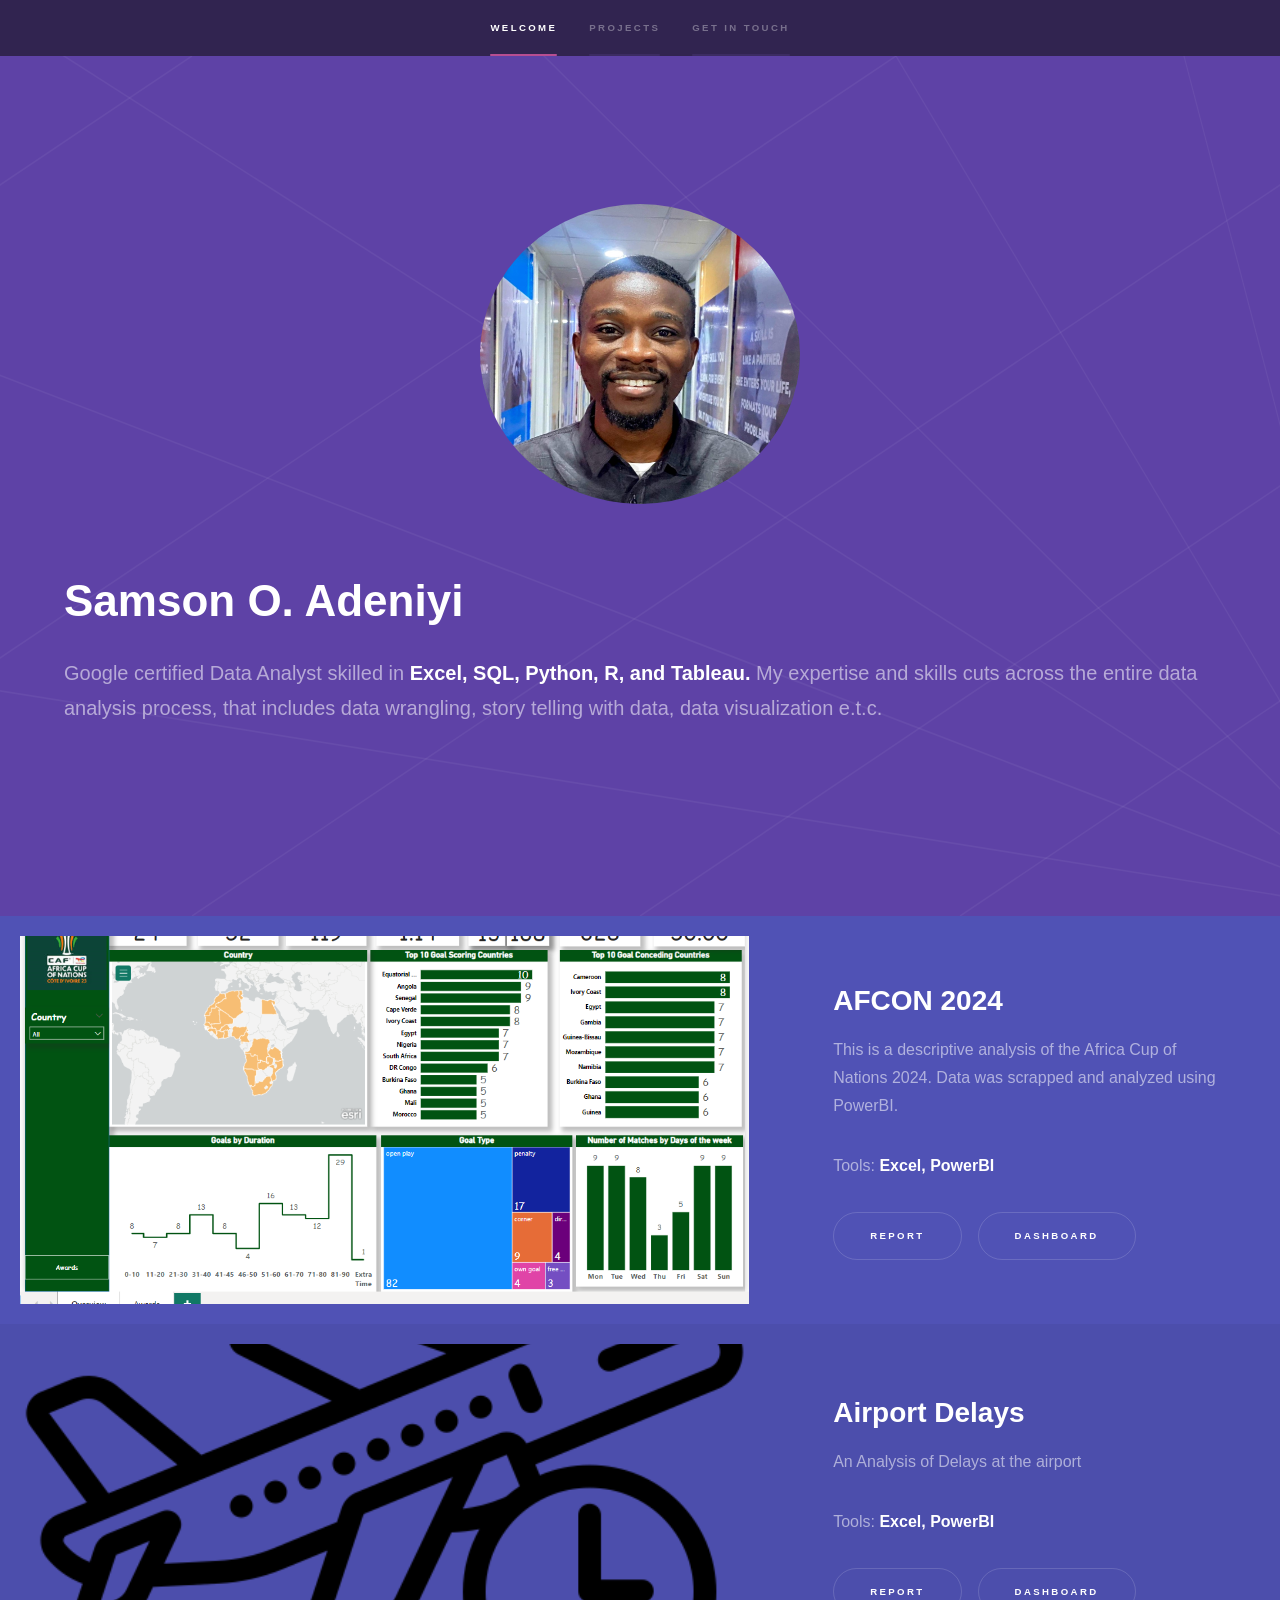
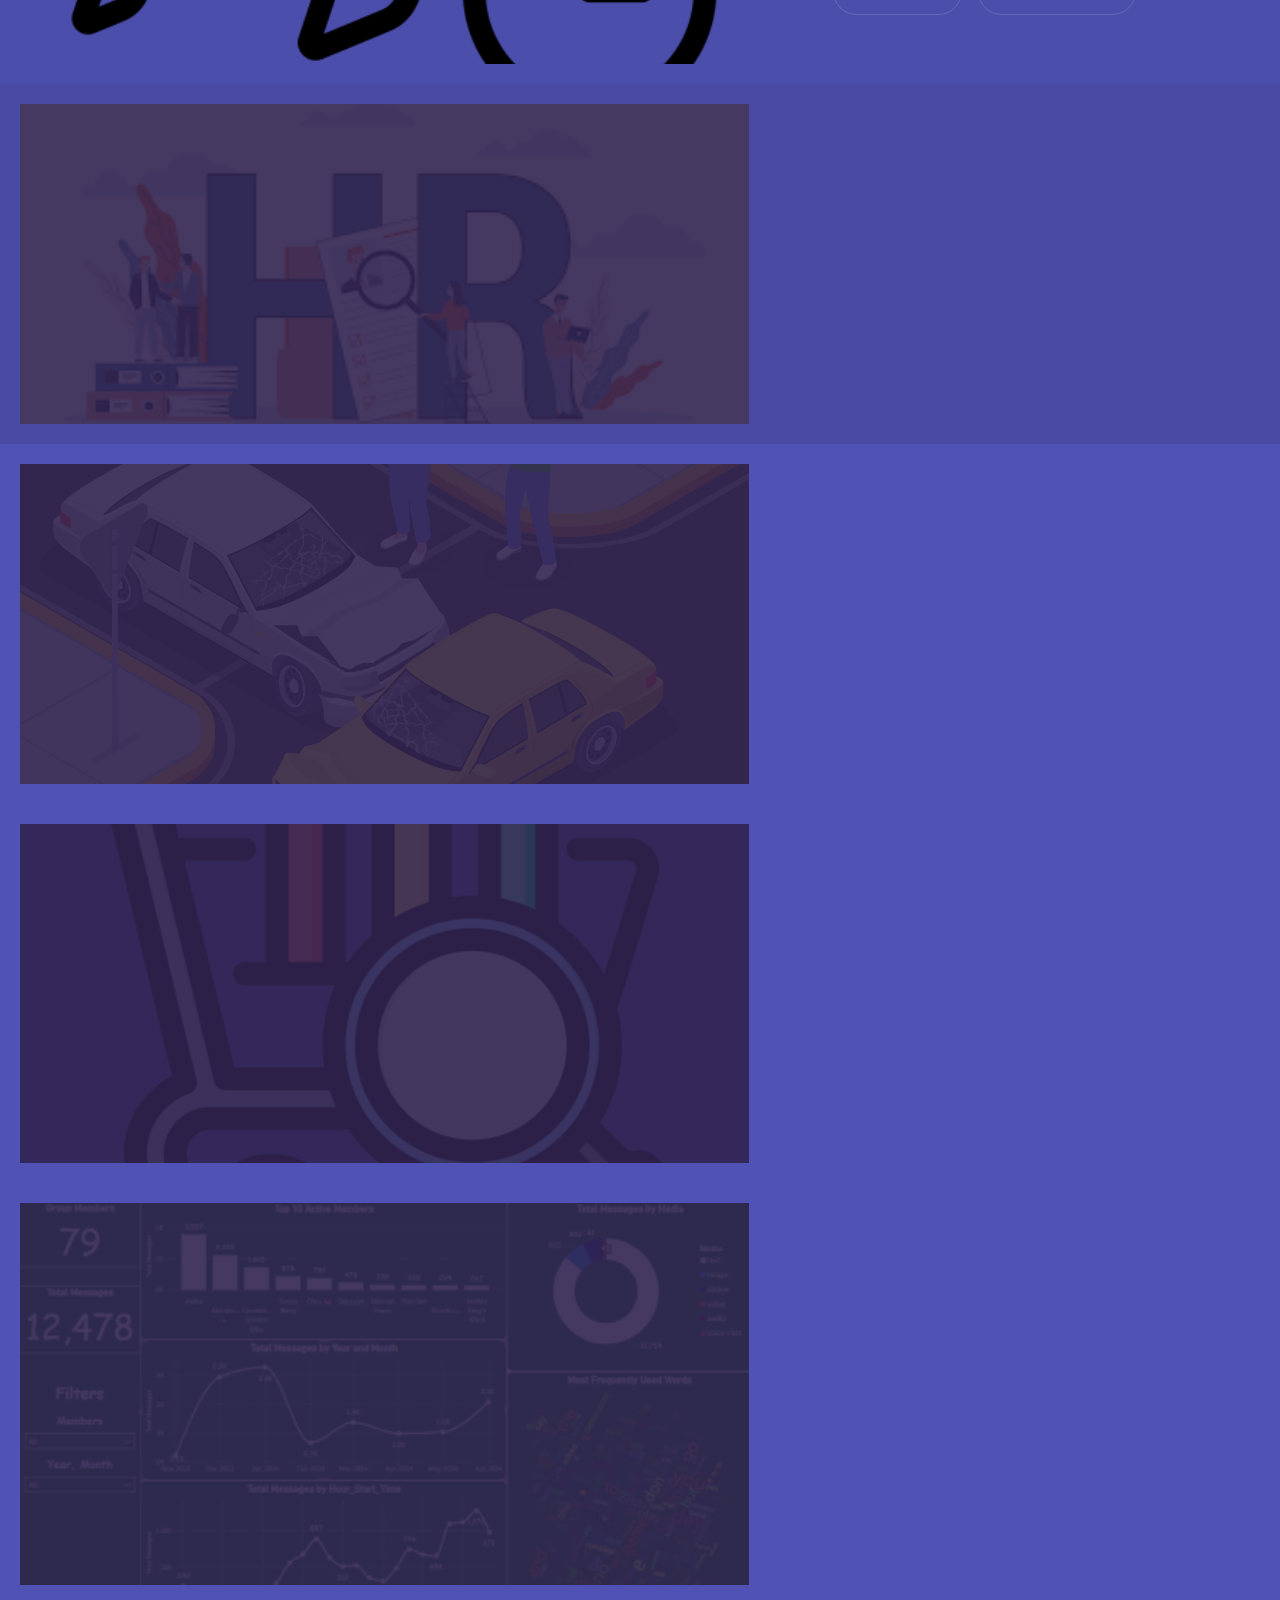
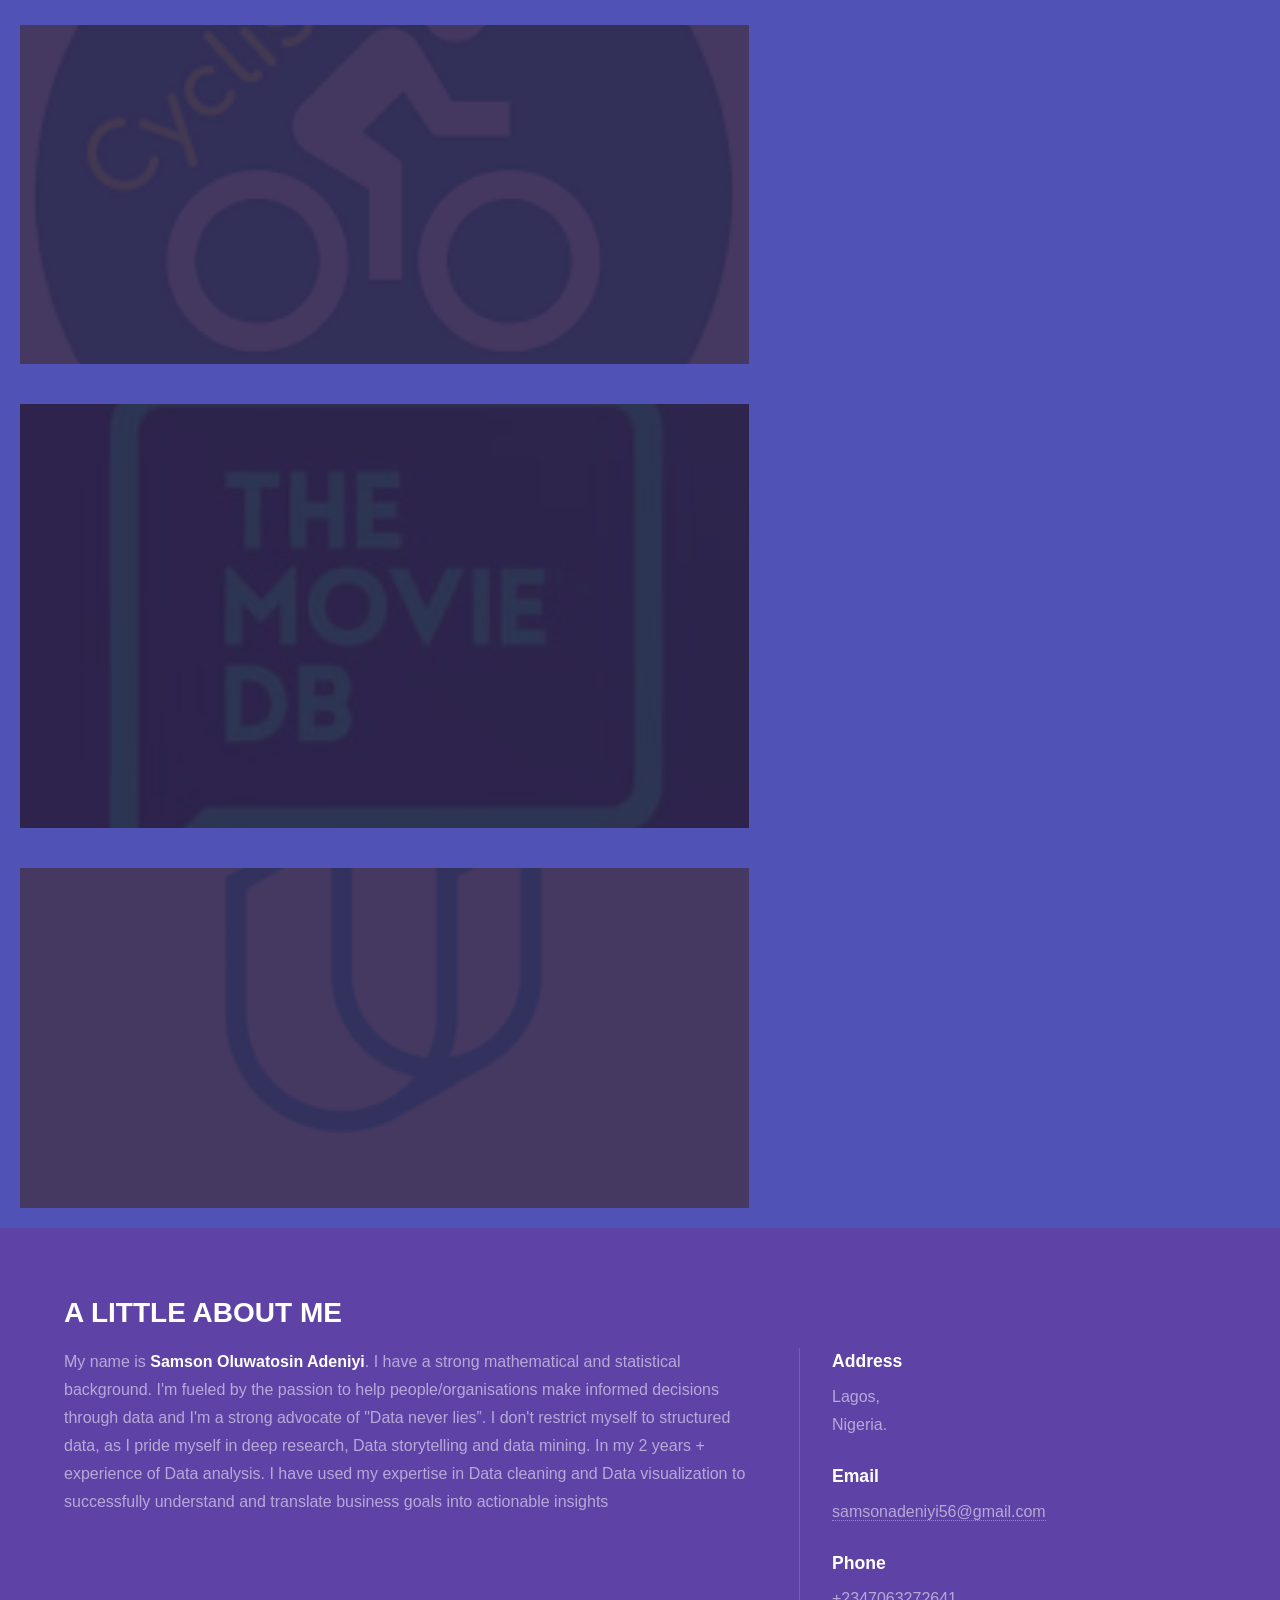
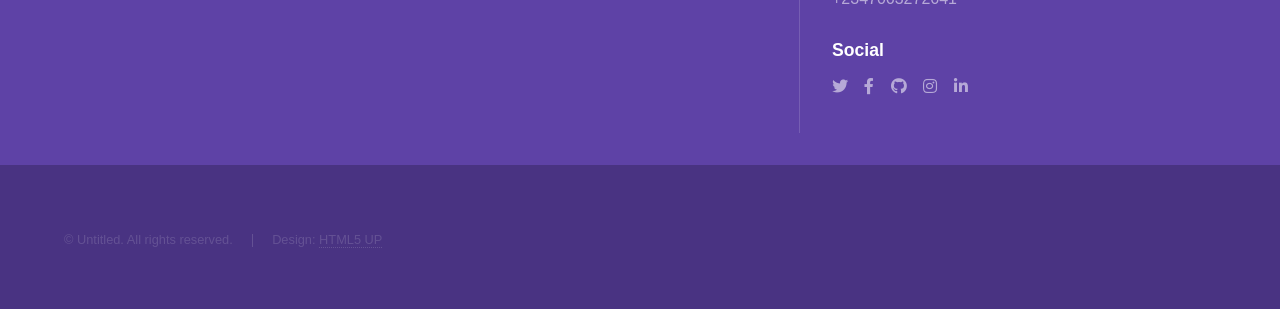
==== index.html @ e8060b3c "Update index.html" ====
<!DOCTYPE HTML>
<!--
	Hyperspace by HTML5 UP
	html5up.net | @ajlkn
	Free for personal and commercial use under the CCA 3.0 license (html5up.net/license)
-->
<html>
	<head>
		<title>Samson Adeniyi's Porfolio</title>
		<meta charset="utf-8" />
		<meta name="viewport" content="width=device-width, initial-scale=1, user-scalable=no" />
		<link rel="stylesheet" href="assets/css/main.css" />
		<noscript><link rel="stylesheet" href="assets/css/noscript.css" /></noscript>
	</head>
	<body class="is-preload">

		<!-- Sidebar -->
			<section id="sidebar">
				<div class="inner">
					<nav>
						<ul>
							<li><a href="#intro">Welcome</a></li>
							<li><a href="#one">Projects</a></li>
							<!-- <li><a href="#two">What we do</a></li> -->
							<li><a href="#three">Get in touch</a></li>
						</ul>
					</nav>
				</div>
			</section>

		<!-- Wrapper -->
			<div id="wrapper">

				<!-- Intro -->
					<section id="intro" class="wrapper style1 fullscreen fade-up">
						<div style="text-align: center; display: flex; justify-content: center; align-items: center; padding-top: 30px;">
							<img src="images/PORT.jpg" width="320" height="300" style="border-radius: 50%;">
						</div>
						<div class="inner"> 
							<h1>Samson O. Adeniyi</h1>
							<p>Google certified Data Analyst skilled in <strong>Excel, SQL, Python, R, and Tableau.</strong>
								My expertise and skills cuts across the entire data analysis process, 
								that includes data wrangling, story telling with data, data visualization e.t.c.</p>
							<!--<ul class="actions">
								<li><a href="#one" class="button scrolly">Learn more</a></li>
							</ul>-->
						</div>
					</section>

				<!-- One -->
					<section id="one" class="wrapper style2 spotlights">
						<section>
							<a style="width: 100%;margin: 20px;" href="afcon.html" target="_blank" class="image"><img src="images/afcon.png" alt="" data-position="center center" /></a>
							<div class="content">
								<div class="inner">
									<h2>AFCON 2024</h2>
									<p>This is a descriptive analysis of the Africa Cup of Nations 2024. Data was scrapped and analyzed using PowerBI.</p>
									<p>Tools: <strong>Excel, PowerBI</strong></p>
									<ul class="actions">
										<li><a href="https://drive.google.com/file/d/1GtSpGJY5zCDllae1LOivvM3zeEf27pDO/view?usp=sharing" target="_blank" class="button">Report</a></li>
										<li><a href="afcon.html" target="_blank" class="button">Dashboard</a></li>
									</ul>
								</div>
							</div>
						</section>
						<section>
							<a style="width: 100%;margin: 20px;" href="airport_delay.html" target="_blank" class="image"><img src="images/delay.png" alt="" data-position="center center" /></a>
							<div class="content">
								<div class="inner">
									<h2>Airport Delays</h2>
									<p>An Analysis of Delays at the airport</p>
									<p>Tools: <strong>Excel, PowerBI</strong></p>
									<ul class="actions">
										<li><a href="https://drive.google.com/file/d/1QBlviYng1ZflyCmba1tN_kHiVGyAn63y/view?usp=sharing" target="_blank" class="button">Report</a></li>
										<li><a href="airport_delay.html" target="_blank" class="button">Dashboard</a></li>
									</ul>
								</div>
							</div>
						</section>
						<section>
							<a style="width: 100%;margin: 20px;" href="Hr_Powerbi.html" target="_blank" class="image"><img src="images/HR_image.png" alt="" data-position="center center" /></a>
							<div class="content">
								<div class="inner">
									<h2>HR Analysis</h2>
									<p>Detailed Human Resource Analysis</p>
									<p>Tools: <strong>Excel, PowerBI</strong></p>
									<ul class="actions">
										<li><a href="#" target="_blank" class="button">Report</a></li>
										<li><a href="Hr_Powerbi.html" target="_blank" class="button">Dashboard</a></li>
									</ul>
								</div>
							</div>
						</section>
						<section>
							<a style="width: 100%;margin: 20px;" href="https://lnkd.in/dGFaj5CQ" target="_blank" class="image"><img src="images/road_accidents.jpg" alt="" data-position="center center" /></a>
							<div class="content">
								<div class="inner">
									<h2>Road Accidents</h2>
									<p>Detailed Analysis of a fictional road accident dataset</p>
									<p>Tools: <strong>Python</strong></p>
									<ul class="actions">
										<li><a href="https://lnkd.in/dGFaj5CQ" target="_blank" class="button">View Project</a></li>
										
									</ul>
								</div>
							</div>
						</section>
						<section>
							<a style="width: 100%;margin: 20px;" href="https://github.com/OluwaSamz/PortfolioProjects/tree/main/Python/Sales%20Analysis" target="_blank" class="image"><img src="images/sales-analytics.png" alt="" data-position="center center" /></a>
							<div class="content">
								<div class="inner">
									<h2>Sales Analysis</h2>
									<p>Merged two tables to extract meaningful sales insights</p>
									<p>Tools: <strong>Python</strong></p>
									<ul class="actions">
										<li><a href="https://github.com/OluwaSamz/PortfolioProjects/tree/main/Python/Sales%20Analysis" target="_blank" class="button">View Project</a></li>
										
									</ul>
								</div>
							</div>
						</section>
						<section>
							<a style="width: 100%;margin: 20px;" href="Bet.html" target="_blank" class="image"><img src="images/Whatsappi.png" alt="" data-position="center center" /></a>
							<div class="content">
								<div class="inner">
									<h2>Whatsapp Group Messages Analysis</h2>
									<p>An Analysis of the messages shared between my Friends and I, on a whatsapp Group.</p>
									<p>Tools: <strong>Excel, PowerBI</strong></p>
									<ul class="actions">
										<li><a href="Bet.html" target="_blank" class="button">View Project</a></li>
									</ul>
								</div>
							</div>
						</section>
						
						<section>
							<a style="width: 100%;margin: 20px;" href="https://github.com/OluwaSamz/Cyclistic" target="_blank" class="image"><img src="images/bikeshare1.png" alt="" data-position="center center" /></a>
							<div class="content">
								<div class="inner">
									<h2>Bike Share</h2>
									<p>This is my Capstone project in the Google Data Analytics Certificate program.</p>
									<p>Tools: <strong>SQL</strong></p>
									<ul class="actions">
										<li><a href="https://github.com/OluwaSamz/Cyclistic" target="_blank" class="button">View Project</a></li>
									</ul>
								</div>
							</div>
						</section>
						<section>
							<a style="width: 100%;margin: 20px;" href="https://github.com/OluwaSamz/ALX-UDACITY1" target="_blank" class="image"><img src="images/TMDB.jpg" alt="" data-position="center center" /></a>
							<div class="content">
								<div class="inner">
									<h2>TMDB</h2>
									<p>This is the 1st project in the Udacity Data Analyst Nanodegree program. The data set provided in the course contains information about 10,000 movies collected from The Movie Database (TMDb), including user ratings and revenue.</p>
									<p>Tools: <strong>Python</strong></p>
									<ul class="actions">
										<li><a href="https://github.com/OluwaSamz/ALX-UDACITY1" target="_blank" class="button">View Project</a></li>
									</ul>
								</div>
							</div>
						</section>
						<section>
							<a style="width: 100%;margin: 20px;" href="https://github.com/OluwaSamz/ALX-UDACITY" target="_blank" class="image"><img src="images/images2.png" alt="" data-position="center center" /></a>
							<div class="content">
								<div class="inner">
									<h2>Ford Go Bike Trip-data</h2>
									<p>This is the 3rd project in the Udacity Data Analyst Nanodegree program. </p>
									<p>Tools: <strong>Python</strong></p>
									<ul class="actions">
										<li><a href="https://github.com/OluwaSamz/ALX-UDACITY" target="_blank" class="button">View Project</a></li>
									</ul>
								</div>
							</div>
						</section>
						<!--<section>
							<a href="#" class="image"><img src="images/pic02.jpg" alt="" data-position="top center" /></a>
							<div class="content">
								<div class="inner">
									<h2>Feugiat consequat</h2>
									<p>Phasellus convallis elit id ullamcorper pulvinar. Duis aliquam turpis mauris, eu ultricies erat malesuada quis. Aliquam dapibus.</p>
									<ul class="actions">
										<li><a href="generic.html" class="button">Learn more</a></li>
									</ul>
								</div>
							</div>
						</section>
						<section>
							<a href="#" class="image"><img src="images/pic03.jpg" alt="" data-position="25% 25%" /></a>
							<div class="content">
								<div class="inner">
									<h2>Ultricies aliquam</h2>
									<p>Phasellus convallis elit id ullamcorper pulvinar. Duis aliquam turpis mauris, eu ultricies erat malesuada quis. Aliquam dapibus.</p>
									<ul class="actions">
										<li><a href="generic.html" class="button">Learn more</a></li>
									</ul>
								</div>
							</div>
						</section>
					</section> -->

				<!-- Two -->
					<!-- <section id="two" class="wrapper style3 fade-up">
						<div class="inner">
							<h2>What we do</h2>
							<p>Phasellus convallis elit id ullamcorper pulvinar. Duis aliquam turpis mauris, eu ultricies erat malesuada quis. Aliquam dapibus, lacus eget hendrerit bibendum, urna est aliquam sem, sit amet imperdiet est velit quis lorem.</p>
							<div class="features">
								<section>
									<span class="icon solid major fa-code"></span>
									<h3>Lorem ipsum amet</h3>
									<p>Phasellus convallis elit id ullam corper amet et pulvinar. Duis aliquam turpis mauris, sed ultricies erat dapibus.</p>
								</section>
								<section>
									<span class="icon solid major fa-lock"></span>
									<h3>Aliquam sed nullam</h3>
									<p>Phasellus convallis elit id ullam corper amet et pulvinar. Duis aliquam turpis mauris, sed ultricies erat dapibus.</p>
								</section>
								<section>
									<span class="icon solid major fa-cog"></span>
									<h3>Sed erat ullam corper</h3>
									<p>Phasellus convallis elit id ullam corper amet et pulvinar. Duis aliquam turpis mauris, sed ultricies erat dapibus.</p>
								</section>
								<section>
									<span class="icon solid major fa-desktop"></span>
									<h3>Veroeros quis lorem</h3>
									<p>Phasellus convallis elit id ullam corper amet et pulvinar. Duis aliquam turpis mauris, sed ultricies erat dapibus.</p>
								</section>
								<section>
									<span class="icon solid major fa-link"></span>
									<h3>Urna quis bibendum</h3>
									<p>Phasellus convallis elit id ullam corper amet et pulvinar. Duis aliquam turpis mauris, sed ultricies erat dapibus.</p>
								</section>
								<section>
									<span class="icon major fa-gem"></span>
									<h3>Aliquam urna dapibus</h3>
									<p>Phasellus convallis elit id ullam corper amet et pulvinar. Duis aliquam turpis mauris, sed ultricies erat dapibus.</p>
								</section>
							</div>
							<ul class="actions">
								<li><a href="generic.html" class="button">Learn more</a></li>
							</ul>
						</div>
					</section> -->

				<!-- Three -->
					<section id="three" class="wrapper style1 fade-up">
						<div class="inner">
							<h2>A LITTLE ABOUT ME</h2>
							<!--<p>Phasellus convallis elit id ullamcorper pulvinar. Duis aliquam turpis mauris, eu ultricies erat malesuada quis. Aliquam dapibus, lacus eget hendrerit bibendum, urna est aliquam sem, sit amet imperdiet est velit quis lorem.</p>-->
							<div class="split style1">
								<section>
									<p>My name is <strong>Samson Oluwatosin Adeniyi</strong>. I have a strong mathematical and statistical background. I'm fueled by the passion to help people/organisations make informed decisions through data and I'm a strong advocate of "Data never lies”. I don't restrict myself to structured data, as I pride myself in deep research, Data storytelling and data mining.
										In my 2 years + experience of Data analysis. I have used my expertise in Data cleaning and Data visualization to successfully understand and translate business goals into actionable insights</p>
									<!--<form method="post" action="#">
										<div class="fields">
											<div class="field half">
												<label for="name">Name</label>
												<input type="text" name="name" id="name" />
											</div>
											<div class="field half">
												<label for="email">Email</label>
												<input type="text" name="email" id="email" />
											</div>
											<div class="field">
												<label for="message">Message</label>
												<textarea name="message" id="message" rows="5"></textarea>
											</div>
										</div>
										<ul class="actions">
											<li><a href="" class="button submit">Send Message</a></li>
										</ul>
									</form>-->
								</section>
								<section>
									<ul class="contact">
										<li>
											<h3>Address</h3>
											<span>Lagos,<br />
											Nigeria.
											</span>
										</li>
										<li>
											<h3>Email</h3>
											<a href="#">samsonadeniyi56@gmail.com</a>
										</li>
										<li>
											<h3>Phone</h3>
											<span>+2347063272641</span>
										</li>
										<li>
											<h3>Social</h3>
											<ul class="icons">
												<li><a href="#" class="icon brands fa-twitter"><span class="label">Twitter</span></a></li>
												<li><a href="#" class="icon brands fa-facebook-f"><span class="label">Facebook</span></a></li>
												<li><a href="#" class="icon brands fa-github"><span class="label">GitHub</span></a></li>
												<li><a href="#" class="icon brands fa-instagram"><span class="label">Instagram</span></a></li>
												<li><a href="#" class="icon brands fa-linkedin-in"><span class="label">LinkedIn</span></a></li>
											</ul>
										</li>
									</ul>
								</section>
							</div>
						</div>
					</section>

			</div>

		<!-- Footer -->
			<footer id="footer" class="wrapper style1-alt">
				<div class="inner">
					<ul class="menu">
						<li>&copy; Untitled. All rights reserved.</li><li>Design: <a href="https://drive.google.com/file/d/1UXDi8iGlq6ORtuO1XbuG_6sWNUWgYTGO/view?usp=drive_link">HTML5 UP</a></li>
					</ul>
				</div>
			</footer>

		<!-- Scripts -->
			<script src="assets/js/jquery.min.js"></script>
			<script src="assets/js/jquery.scrollex.min.js"></script>
			<script src="assets/js/jquery.scrolly.min.js"></script>
			<script src="assets/js/browser.min.js"></script>
			<script src="assets/js/breakpoints.min.js"></script>
			<script src="assets/js/util.js"></script>
			<script src="assets/js/main.js"></script>

	</body>
</html>
---- assets/css/main.css ----
@import url(fontawesome-all.min.css);

/*
	Hyperspace by HTML5 UP
	html5up.net | @ajlkn
	Free for personal and commercial use under the CCA 3.0 license (html5up.net/license)
*/

html, body, div, span, applet, object,
iframe, h1, h2, h3, h4, h5, h6, p, blockquote,
pre, a, abbr, acronym, address, big, cite,
code, del, dfn, em, img, ins, kbd, q, s, samp,
small, strike, strong, sub, sup, tt, var, b,
u, i, center, dl, dt, dd, ol, ul, li, fieldset,
form, label, legend, table, caption, tbody,
tfoot, thead, tr, th, td, article, aside,
canvas, details, embed, figure, figcaption,
footer, header, hgroup, menu, nav, output, ruby,
section, summary, time, mark, audio, video {
	margin: 0;
	padding: 0;
	border: 0;
	font-size: 100%;
	font: inherit;
	vertical-align: baseline;}

article, aside, details, figcaption, figure,
footer, header, hgroup, menu, nav, section {
	display: block;}

body {
	line-height: 1;
}

ol, ul {
	list-style: none;
}

blockquote, q {
	quotes: none;
}

	blockquote:before, blockquote:after, q:before, q:after {
		content: '';
		content: none;
	}

table {
	border-collapse: collapse;
	border-spacing: 0;
}

body {
	-webkit-text-size-adjust: none;
}

mark {
	background-color: transparent;
	color: inherit;
}

input::-moz-focus-inner {
	border: 0;
	padding: 0;
}

input, select, textarea {
	-moz-appearance: none;
	-webkit-appearance: none;
	-ms-appearance: none;
	appearance: none;
}

/* Basic */

	@-ms-viewport {
		width: device-width;
	}

	body {
		-ms-overflow-style: scrollbar;
	}

	@media screen and (max-width: 480px) {

		html, body {
			min-width: 320px;
		}

	}

	html {
		box-sizing: border-box;
	}

	*, *:before, *:after {
		box-sizing: inherit;
	}

	body {
		background: #312450;
	}

		body.is-preload *, body.is-preload *:before, body.is-preload *:after {
			-moz-animation: none !important;
			-webkit-animation: none !important;
			-ms-animation: none !important;
			animation: none !important;
			-moz-transition: none !important;
			-webkit-transition: none !important;
			-ms-transition: none !important;
			transition: none !important;
		}

/* Type */

	body, input, select, textarea {
		color: rgba(255, 255, 255, 0.55);
		font-family: Arial, Helvetica, sans-serif;
		font-size: 16.5pt;
		font-weight: normal;
		line-height: 1.75;
	}

		@media screen and (max-width: 1680px) {

			body, input, select, textarea {
				font-size: 13pt;
			}

		}

		@media screen and (max-width: 1280px) {

			body, input, select, textarea {
				font-size: 12pt;
			}

		}

		@media screen and (max-width: 360px) {

			body, input, select, textarea {
				font-size: 11pt;
			}

		}

	a {
		-moz-transition: color 0.2s ease, border-bottom-color 0.2s ease;
		-webkit-transition: color 0.2s ease, border-bottom-color 0.2s ease;
		-ms-transition: color 0.2s ease, border-bottom-color 0.2s ease;
		transition: color 0.2s ease, border-bottom-color 0.2s ease;
		border-bottom: dotted 1px rgba(255, 255, 255, 0.35);
		color: inherit;
		text-decoration: none;
	}

		a:hover {
			border-bottom-color: transparent;
			color: #ffffff;
		}

	strong, b {
		color: #ffffff;
		font-weight: bold;
	}

	em, i {
		font-style: italic;
	}

	p {
		margin: 0 0 2em 0;
	}

	h1, h2, h3, h4, h5, h6 {
		color: #ffffff;
		font-weight: bold;
		line-height: 1.5;
		margin: 0 0 0.5em 0;
	}

		h1 a, h2 a, h3 a, h4 a, h5 a, h6 a {
			color: inherit;
			text-decoration: none;
		}

	h1 {
		font-size: 2.75em;
	}

		h1.major {
			margin: 0 0 1.3em 0;
			position: relative;
			padding-bottom: 0.35em;
		}

			h1.major:after {
				background-image: -moz-linear-gradient(to right, #5e42a6, #b74e91);
				background-image: -webkit-linear-gradient(to right, #5e42a6, #b74e91);
				background-image: -ms-linear-gradient(to right, #5e42a6, #b74e91);
				background-image: linear-gradient(to right, #5e42a6, #b74e91);
				-moz-transition: max-width 0.2s ease;
				-webkit-transition: max-width 0.2s ease;
				-ms-transition: max-width 0.2s ease;
				transition: max-width 0.2s ease;
				border-radius: 0.2em;
				bottom: 0;
				content: '';
				height: 0.05em;
				position: absolute;
				right: 0;
				width: 100%;
			}

	h2 {
		font-size: 1.75em;
	}

	h3 {
		font-size: 1.1em;
	}

	h4 {
		font-size: 1em;
	}

	h5 {
		font-size: 0.8em;
	}

	h6 {
		font-size: 0.6em;
	}

	@media screen and (max-width: 736px) {

		h1 {
			font-size: 2em;
		}

		h2 {
			font-size: 1.25em;
		}

		h3 {
			font-size: 1em;
		}

		h4 {
			font-size: 0.8em;
		}

		h5 {
			font-size: 0.6em;
		}

		h6 {
			font-size: 0.6em;
		}

	}

	sub {
		font-size: 0.8em;
		position: relative;
		top: 0.5em;
	}

	sup {
		font-size: 0.8em;
		position: relative;
		top: -0.5em;
	}

	blockquote {
		border-left: solid 4px rgba(255, 255, 255, 0.15);
		font-style: italic;
		margin: 0 0 2em 0;
		padding: 0.5em 0 0.5em 2em;
	}

	code {
		background: rgba(255, 255, 255, 0.05);
		border-radius: 0.25em;
		border: solid 1px rgba(255, 255, 255, 0.15);
		font-family: "Courier New", monospace;
		font-size: 0.9em;
		margin: 0 0.25em;
		padding: 0.25em 0.65em;
	}

	pre {
		-webkit-overflow-scrolling: touch;
		font-family: "Courier New", monospace;
		font-size: 0.9em;
		margin: 0 0 2em 0;
	}

		pre code {
			display: block;
			line-height: 1.75em;
			padding: 1em 1.5em;
			overflow-x: auto;
		}

	hr {
		border: 0;
		border-bottom: solid 1px rgba(255, 255, 255, 0.15);
		margin: 2em 0;
	}

		hr.major {
			margin: 3em 0;
		}

	.align-left {
		text-align: left;
	}

	.align-center {
		text-align: center;
	}

	.align-right {
		text-align: right;
	}

/* Row */

	.row {
		display: flex;
		flex-wrap: wrap;
		box-sizing: border-box;
		align-items: stretch;
	}

		.row > * {
			box-sizing: border-box;
		}

		.row.gtr-uniform > * > :last-child {
			margin-bottom: 0;
		}

		.row.aln-left {
			justify-content: flex-start;
		}

		.row.aln-center {
			justify-content: center;
		}

		.row.aln-right {
			justify-content: flex-end;
		}

		.row.aln-top {
			align-items: flex-start;
		}

		.row.aln-middle {
			align-items: center;
		}

		.row.aln-bottom {
			align-items: flex-end;
		}

		.row > .imp {
			order: -1;
		}

		.row > .col-1 {
			width: 8.33333%;
		}

		.row > .off-1 {
			margin-left: 8.33333%;
		}

		.row > .col-2 {
			width: 16.66667%;
		}

		.row > .off-2 {
			margin-left: 16.66667%;
		}

		.row > .col-3 {
			width: 25%;
		}

		.row > .off-3 {
			margin-left: 25%;
		}

		.row > .col-4 {
			width: 33.33333%;
		}

		.row > .off-4 {
			margin-left: 33.33333%;
		}

		.row > .col-5 {
			width: 41.66667%;
		}

		.row > .off-5 {
			margin-left: 41.66667%;
		}

		.row > .col-6 {
			width: 50%;
		}

		.row > .off-6 {
			margin-left: 50%;
		}

		.row > .col-7 {
			width: 58.33333%;
		}

		.row > .off-7 {
			margin-left: 58.33333%;
		}

		.row > .col-8 {
			width: 66.66667%;
		}

		.row > .off-8 {
			margin-left: 66.66667%;
		}

		.row > .col-9 {
			width: 75%;
		}

		.row > .off-9 {
			margin-left: 75%;
		}

		.row > .col-10 {
			width: 83.33333%;
		}

		.row > .off-10 {
			margin-left: 83.33333%;
		}

		.row > .col-11 {
			width: 91.66667%;
		}

		.row > .off-11 {
			margin-left: 91.66667%;
		}

		.row > .col-12 {
			width: 100%;
		}

		.row > .off-12 {
			margin-left: 100%;
		}

		.row.gtr-0 {
			margin-top: 0;
			margin-left: 0em;
		}

			.row.gtr-0 > * {
				padding: 0 0 0 0em;
			}

			.row.gtr-0.gtr-uniform {
				margin-top: 0em;
			}

				.row.gtr-0.gtr-uniform > * {
					padding-top: 0em;
				}

		.row.gtr-25 {
			margin-top: 0;
			margin-left: -0.375em;
		}

			.row.gtr-25 > * {
				padding: 0 0 0 0.375em;
			}

			.row.gtr-25.gtr-uniform {
				margin-top: -0.375em;
			}

				.row.gtr-25.gtr-uniform > * {
					padding-top: 0.375em;
				}

		.row.gtr-50 {
			margin-top: 0;
			margin-left: -0.75em;
		}

			.row.gtr-50 > * {
				padding: 0 0 0 0.75em;
			}

			.row.gtr-50.gtr-uniform {
				margin-top: -0.75em;
			}

				.row.gtr-50.gtr-uniform > * {
					padding-top: 0.75em;
				}

		.row {
			margin-top: 0;
			margin-left: -1.5em;
		}

			.row > * {
				padding: 0 0 0 1.5em;
			}

			.row.gtr-uniform {
				margin-top: -1.5em;
			}

				.row.gtr-uniform > * {
					padding-top: 1.5em;
				}

		.row.gtr-150 {
			margin-top: 0;
			margin-left: -2.25em;
		}

			.row.gtr-150 > * {
				padding: 0 0 0 2.25em;
			}

			.row.gtr-150.gtr-uniform {
				margin-top: -2.25em;
			}

				.row.gtr-150.gtr-uniform > * {
					padding-top: 2.25em;
				}

		.row.gtr-200 {
			margin-top: 0;
			margin-left: -3em;
		}

			.row.gtr-200 > * {
				padding: 0 0 0 3em;
			}

			.row.gtr-200.gtr-uniform {
				margin-top: -3em;
			}

				.row.gtr-200.gtr-uniform > * {
					padding-top: 3em;
				}

		@media screen and (max-width: 1680px) {

			.row {
				display: flex;
				flex-wrap: wrap;
				box-sizing: border-box;
				align-items: stretch;
			}

				.row > * {
					box-sizing: border-box;
				}

				.row.gtr-uniform > * > :last-child {
					margin-bottom: 0;
				}

				.row.aln-left {
					justify-content: flex-start;
				}

				.row.aln-center {
					justify-content: center;
				}

				.row.aln-right {
					justify-content: flex-end;
				}

				.row.aln-top {
					align-items: flex-start;
				}

				.row.aln-middle {
					align-items: center;
				}

				.row.aln-bottom {
					align-items: flex-end;
				}

				.row > .imp-xlarge {
					order: -1;
				}

				.row > .col-1-xlarge {
					width: 8.33333%;
				}

				.row > .off-1-xlarge {
					margin-left: 8.33333%;
				}

				.row > .col-2-xlarge {
					width: 16.66667%;
				}

				.row > .off-2-xlarge {
					margin-left: 16.66667%;
				}

				.row > .col-3-xlarge {
					width: 25%;
				}

				.row > .off-3-xlarge {
					margin-left: 25%;
				}

				.row > .col-4-xlarge {
					width: 33.33333%;
				}

				.row > .off-4-xlarge {
					margin-left: 33.33333%;
				}

				.row > .col-5-xlarge {
					width: 41.66667%;
				}

				.row > .off-5-xlarge {
					margin-left: 41.66667%;
				}

				.row > .col-6-xlarge {
					width: 50%;
				}

				.row > .off-6-xlarge {
					margin-left: 50%;
				}

				.row > .col-7-xlarge {
					width: 58.33333%;
				}

				.row > .off-7-xlarge {
					margin-left: 58.33333%;
				}

				.row > .col-8-xlarge {
					width: 66.66667%;
				}

				.row > .off-8-xlarge {
					margin-left: 66.66667%;
				}

				.row > .col-9-xlarge {
					width: 75%;
				}

				.row > .off-9-xlarge {
					margin-left: 75%;
				}

				.row > .col-10-xlarge {
					width: 83.33333%;
				}

				.row > .off-10-xlarge {
					margin-left: 83.33333%;
				}

				.row > .col-11-xlarge {
					width: 91.66667%;
				}

				.row > .off-11-xlarge {
					margin-left: 91.66667%;
				}

				.row > .col-12-xlarge {
					width: 100%;
				}

				.row > .off-12-xlarge {
					margin-left: 100%;
				}

				.row.gtr-0 {
					margin-top: 0;
					margin-left: 0em;
				}

					.row.gtr-0 > * {
						padding: 0 0 0 0em;
					}

					.row.gtr-0.gtr-uniform {
						margin-top: 0em;
					}

						.row.gtr-0.gtr-uniform > * {
							padding-top: 0em;
						}

				.row.gtr-25 {
					margin-top: 0;
					margin-left: -0.375em;
				}

					.row.gtr-25 > * {
						padding: 0 0 0 0.375em;
					}

					.row.gtr-25.gtr-uniform {
						margin-top: -0.375em;
					}

						.row.gtr-25.gtr-uniform > * {
							padding-top: 0.375em;
						}

				.row.gtr-50 {
					margin-top: 0;
					margin-left: -0.75em;
				}

					.row.gtr-50 > * {
						padding: 0 0 0 0.75em;
					}

					.row.gtr-50.gtr-uniform {
						margin-top: -0.75em;
					}

						.row.gtr-50.gtr-uniform > * {
							padding-top: 0.75em;
						}

				.row {
					margin-top: 0;
					margin-left: -1.5em;
				}

					.row > * {
						padding: 0 0 0 1.5em;
					}

					.row.gtr-uniform {
						margin-top: -1.5em;
					}

						.row.gtr-uniform > * {
							padding-top: 1.5em;
						}

				.row.gtr-150 {
					margin-top: 0;
					margin-left: -2.25em;
				}

					.row.gtr-150 > * {
						padding: 0 0 0 2.25em;
					}

					.row.gtr-150.gtr-uniform {
						margin-top: -2.25em;
					}

						.row.gtr-150.gtr-uniform > * {
							padding-top: 2.25em;
						}

				.row.gtr-200 {
					margin-top: 0;
					margin-left: -3em;
				}

					.row.gtr-200 > * {
						padding: 0 0 0 3em;
					}

					.row.gtr-200.gtr-uniform {
						margin-top: -3em;
					}

						.row.gtr-200.gtr-uniform > * {
							padding-top: 3em;
						}

		}

		@media screen and (max-width: 1280px) {

			.row {
				display: flex;
				flex-wrap: wrap;
				box-sizing: border-box;
				align-items: stretch;
			}

				.row > * {
					box-sizing: border-box;
				}

				.row.gtr-uniform > * > :last-child {
					margin-bottom: 0;
				}

				.row.aln-left {
					justify-content: flex-start;
				}

				.row.aln-center {
					justify-content: center;
				}

				.row.aln-right {
					justify-content: flex-end;
				}

				.row.aln-top {
					align-items: flex-start;
				}

				.row.aln-middle {
					align-items: center;
				}

				.row.aln-bottom {
					align-items: flex-end;
				}

				.row > .imp-large {
					order: -1;
				}

				.row > .col-1-large {
					width: 8.33333%;
				}

				.row > .off-1-large {
					margin-left: 8.33333%;
				}

				.row > .col-2-large {
					width: 16.66667%;
				}

				.row > .off-2-large {
					margin-left: 16.66667%;
				}

				.row > .col-3-large {
					width: 25%;
				}

				.row > .off-3-large {
					margin-left: 25%;
				}

				.row > .col-4-large {
					width: 33.33333%;
				}

				.row > .off-4-large {
					margin-left: 33.33333%;
				}

				.row > .col-5-large {
					width: 41.66667%;
				}

				.row > .off-5-large {
					margin-left: 41.66667%;
				}

				.row > .col-6-large {
					width: 50%;
				}

				.row > .off-6-large {
					margin-left: 50%;
				}

				.row > .col-7-large {
					width: 58.33333%;
				}

				.row > .off-7-large {
					margin-left: 58.33333%;
				}

				.row > .col-8-large {
					width: 66.66667%;
				}

				.row > .off-8-large {
					margin-left: 66.66667%;
				}

				.row > .col-9-large {
					width: 75%;
				}

				.row > .off-9-large {
					margin-left: 75%;
				}

				.row > .col-10-large {
					width: 83.33333%;
				}

				.row > .off-10-large {
					margin-left: 83.33333%;
				}

				.row > .col-11-large {
					width: 91.66667%;
				}

				.row > .off-11-large {
					margin-left: 91.66667%;
				}

				.row > .col-12-large {
					width: 100%;
				}

				.row > .off-12-large {
					margin-left: 100%;
				}

				.row.gtr-0 {
					margin-top: 0;
					margin-left: 0em;
				}

					.row.gtr-0 > * {
						padding: 0 0 0 0em;
					}

					.row.gtr-0.gtr-uniform {
						margin-top: 0em;
					}

						.row.gtr-0.gtr-uniform > * {
							padding-top: 0em;
						}

				.row.gtr-25 {
					margin-top: 0;
					margin-left: -0.375em;
				}

					.row.gtr-25 > * {
						padding: 0 0 0 0.375em;
					}

					.row.gtr-25.gtr-uniform {
						margin-top: -0.375em;
					}

						.row.gtr-25.gtr-uniform > * {
							padding-top: 0.375em;
						}

				.row.gtr-50 {
					margin-top: 0;
					margin-left: -0.75em;
				}

					.row.gtr-50 > * {
						padding: 0 0 0 0.75em;
					}

					.row.gtr-50.gtr-uniform {
						margin-top: -0.75em;
					}

						.row.gtr-50.gtr-uniform > * {
							padding-top: 0.75em;
						}

				.row {
					margin-top: 0;
					margin-left: -1.5em;
				}

					.row > * {
						padding: 0 0 0 1.5em;
					}

					.row.gtr-uniform {
						margin-top: -1.5em;
					}

						.row.gtr-uniform > * {
							padding-top: 1.5em;
						}

				.row.gtr-150 {
					margin-top: 0;
					margin-left: -2.25em;
				}

					.row.gtr-150 > * {
						padding: 0 0 0 2.25em;
					}

					.row.gtr-150.gtr-uniform {
						margin-top: -2.25em;
					}

						.row.gtr-150.gtr-uniform > * {
							padding-top: 2.25em;
						}

				.row.gtr-200 {
					margin-top: 0;
					margin-left: -3em;
				}

					.row.gtr-200 > * {
						padding: 0 0 0 3em;
					}

					.row.gtr-200.gtr-uniform {
						margin-top: -3em;
					}

						.row.gtr-200.gtr-uniform > * {
							padding-top: 3em;
						}

		}

		@media screen and (max-width: 980px) {

			.row {
				display: flex;
				flex-wrap: wrap;
				box-sizing: border-box;
				align-items: stretch;
			}

				.row > * {
					box-sizing: border-box;
				}

				.row.gtr-uniform > * > :last-child {
					margin-bottom: 0;
				}

				.row.aln-left {
					justify-content: flex-start;
				}

				.row.aln-center {
					justify-content: center;
				}

				.row.aln-right {
					justify-content: flex-end;
				}

				.row.aln-top {
					align-items: flex-start;
				}

				.row.aln-middle {
					align-items: center;
				}

				.row.aln-bottom {
					align-items: flex-end;
				}

				.row > .imp-medium {
					order: -1;
				}

				.row > .col-1-medium {
					width: 8.33333%;
				}

				.row > .off-1-medium {
					margin-left: 8.33333%;
				}

				.row > .col-2-medium {
					width: 16.66667%;
				}

				.row > .off-2-medium {
					margin-left: 16.66667%;
				}

				.row > .col-3-medium {
					width: 25%;
				}

				.row > .off-3-medium {
					margin-left: 25%;
				}

				.row > .col-4-medium {
					width: 33.33333%;
				}

				.row > .off-4-medium {
					margin-left: 33.33333%;
				}

				.row > .col-5-medium {
					width: 41.66667%;
				}

				.row > .off-5-medium {
					margin-left: 41.66667%;
				}

				.row > .col-6-medium {
					width: 50%;
				}

				.row > .off-6-medium {
					margin-left: 50%;
				}

				.row > .col-7-medium {
					width: 58.33333%;
				}

				.row > .off-7-medium {
					margin-left: 58.33333%;
				}

				.row > .col-8-medium {
					width: 66.66667%;
				}

				.row > .off-8-medium {
					margin-left: 66.66667%;
				}

				.row > .col-9-medium {
					width: 75%;
				}

				.row > .off-9-medium {
					margin-left: 75%;
				}

				.row > .col-10-medium {
					width: 83.33333%;
				}

				.row > .off-10-medium {
					margin-left: 83.33333%;
				}

				.row > .col-11-medium {
					width: 91.66667%;
				}

				.row > .off-11-medium {
					margin-left: 91.66667%;
				}

				.row > .col-12-medium {
					width: 100%;
				}

				.row > .off-12-medium {
					margin-left: 100%;
				}

				.row.gtr-0 {
					margin-top: 0;
					margin-left: 0em;
				}

					.row.gtr-0 > * {
						padding: 0 0 0 0em;
					}

					.row.gtr-0.gtr-uniform {
						margin-top: 0em;
					}

						.row.gtr-0.gtr-uniform > * {
							padding-top: 0em;
						}

				.row.gtr-25 {
					margin-top: 0;
					margin-left: -0.375em;
				}

					.row.gtr-25 > * {
						padding: 0 0 0 0.375em;
					}

					.row.gtr-25.gtr-uniform {
						margin-top: -0.375em;
					}

						.row.gtr-25.gtr-uniform > * {
							padding-top: 0.375em;
						}

				.row.gtr-50 {
					margin-top: 0;
					margin-left: -0.75em;
				}

					.row.gtr-50 > * {
						padding: 0 0 0 0.75em;
					}

					.row.gtr-50.gtr-uniform {
						margin-top: -0.75em;
					}

						.row.gtr-50.gtr-uniform > * {
							padding-top: 0.75em;
						}

				.row {
					margin-top: 0;
					margin-left: -1.5em;
				}

					.row > * {
						padding: 0 0 0 1.5em;
					}

					.row.gtr-uniform {
						margin-top: -1.5em;
					}

						.row.gtr-uniform > * {
							padding-top: 1.5em;
						}

				.row.gtr-150 {
					margin-top: 0;
					margin-left: -2.25em;
				}

					.row.gtr-150 > * {
						padding: 0 0 0 2.25em;
					}

					.row.gtr-150.gtr-uniform {
						margin-top: -2.25em;
					}

						.row.gtr-150.gtr-uniform > * {
							padding-top: 2.25em;
						}

				.row.gtr-200 {
					margin-top: 0;
					margin-left: -3em;
				}

					.row.gtr-200 > * {
						padding: 0 0 0 3em;
					}

					.row.gtr-200.gtr-uniform {
						margin-top: -3em;
					}

						.row.gtr-200.gtr-uniform > * {
							padding-top: 3em;
						}

		}

		@media screen and (max-width: 736px) {

			.row {
				display: flex;
				flex-wrap: wrap;
				box-sizing: border-box;
				align-items: stretch;
			}

				.row > * {
					box-sizing: border-box;
				}

				.row.gtr-uniform > * > :last-child {
					margin-bottom: 0;
				}

				.row.aln-left {
					justify-content: flex-start;
				}

				.row.aln-center {
					justify-content: center;
				}

				.row.aln-right {
					justify-content: flex-end;
				}

				.row.aln-top {
					align-items: flex-start;
				}

				.row.aln-middle {
					align-items: center;
				}

				.row.aln-bottom {
					align-items: flex-end;
				}

				.row > .imp-small {
					order: -1;
				}

				.row > .col-1-small {
					width: 8.33333%;
				}

				.row > .off-1-small {
					margin-left: 8.33333%;
				}

				.row > .col-2-small {
					width: 16.66667%;
				}

				.row > .off-2-small {
					margin-left: 16.66667%;
				}

				.row > .col-3-small {
					width: 25%;
				}

				.row > .off-3-small {
					margin-left: 25%;
				}

				.row > .col-4-small {
					width: 33.33333%;
				}

				.row > .off-4-small {
					margin-left: 33.33333%;
				}

				.row > .col-5-small {
					width: 41.66667%;
				}

				.row > .off-5-small {
					margin-left: 41.66667%;
				}

				.row > .col-6-small {
					width: 50%;
				}

				.row > .off-6-small {
					margin-left: 50%;
				}

				.row > .col-7-small {
					width: 58.33333%;
				}

				.row > .off-7-small {
					margin-left: 58.33333%;
				}

				.row > .col-8-small {
					width: 66.66667%;
				}

				.row > .off-8-small {
					margin-left: 66.66667%;
				}

				.row > .col-9-small {
					width: 75%;
				}

				.row > .off-9-small {
					margin-left: 75%;
				}

				.row > .col-10-small {
					width: 83.33333%;
				}

				.row > .off-10-small {
					margin-left: 83.33333%;
				}

				.row > .col-11-small {
					width: 91.66667%;
				}

				.row > .off-11-small {
					margin-left: 91.66667%;
				}

				.row > .col-12-small {
					width: 100%;
				}

				.row > .off-12-small {
					margin-left: 100%;
				}

				.row.gtr-0 {
					margin-top: 0;
					margin-left: 0em;
				}

					.row.gtr-0 > * {
						padding: 0 0 0 0em;
					}

					.row.gtr-0.gtr-uniform {
						margin-top: 0em;
					}

						.row.gtr-0.gtr-uniform > * {
							padding-top: 0em;
						}

				.row.gtr-25 {
					margin-top: 0;
					margin-left: -0.375em;
				}

					.row.gtr-25 > * {
						padding: 0 0 0 0.375em;
					}

					.row.gtr-25.gtr-uniform {
						margin-top: -0.375em;
					}

						.row.gtr-25.gtr-uniform > * {
							padding-top: 0.375em;
						}

				.row.gtr-50 {
					margin-top: 0;
					margin-left: -0.75em;
				}

					.row.gtr-50 > * {
						padding: 0 0 0 0.75em;
					}

					.row.gtr-50.gtr-uniform {
						margin-top: -0.75em;
					}

						.row.gtr-50.gtr-uniform > * {
							padding-top: 0.75em;
						}

				.row {
					margin-top: 0;
					margin-left: -1.5em;
				}

					.row > * {
						padding: 0 0 0 1.5em;
					}

					.row.gtr-uniform {
						margin-top: -1.5em;
					}

						.row.gtr-uniform > * {
							padding-top: 1.5em;
						}

				.row.gtr-150 {
					margin-top: 0;
					margin-left: -2.25em;
				}

					.row.gtr-150 > * {
						padding: 0 0 0 2.25em;
					}

					.row.gtr-150.gtr-uniform {
						margin-top: -2.25em;
					}

						.row.gtr-150.gtr-uniform > * {
							padding-top: 2.25em;
						}

				.row.gtr-200 {
					margin-top: 0;
					margin-left: -3em;
				}

					.row.gtr-200 > * {
						padding: 0 0 0 3em;
					}

					.row.gtr-200.gtr-uniform {
						margin-top: -3em;
					}

						.row.gtr-200.gtr-uniform > * {
							padding-top: 3em;
						}

		}

		@media screen and (max-width: 480px) {

			.row {
				display: flex;
				flex-wrap: wrap;
				box-sizing: border-box;
				align-items: stretch;
			}

				.row > * {
					box-sizing: border-box;
				}

				.row.gtr-uniform > * > :last-child {
					margin-bottom: 0;
				}

				.row.aln-left {
					justify-content: flex-start;
				}

				.row.aln-center {
					justify-content: center;
				}

				.row.aln-right {
					justify-content: flex-end;
				}

				.row.aln-top {
					align-items: flex-start;
				}

				.row.aln-middle {
					align-items: center;
				}

				.row.aln-bottom {
					align-items: flex-end;
				}

				.row > .imp-xsmall {
					order: -1;
				}

				.row > .col-1-xsmall {
					width: 8.33333%;
				}

				.row > .off-1-xsmall {
					margin-left: 8.33333%;
				}

				.row > .col-2-xsmall {
					width: 16.66667%;
				}

				.row > .off-2-xsmall {
					margin-left: 16.66667%;
				}

				.row > .col-3-xsmall {
					width: 25%;
				}

				.row > .off-3-xsmall {
					margin-left: 25%;
				}

				.row > .col-4-xsmall {
					width: 33.33333%;
				}

				.row > .off-4-xsmall {
					margin-left: 33.33333%;
				}

				.row > .col-5-xsmall {
					width: 41.66667%;
				}

				.row > .off-5-xsmall {
					margin-left: 41.66667%;
				}

				.row > .col-6-xsmall {
					width: 50%;
				}

				.row > .off-6-xsmall {
					margin-left: 50%;
				}

				.row > .col-7-xsmall {
					width: 58.33333%;
				}

				.row > .off-7-xsmall {
					margin-left: 58.33333%;
				}

				.row > .col-8-xsmall {
					width: 66.66667%;
				}

				.row > .off-8-xsmall {
					margin-left: 66.66667%;
				}

				.row > .col-9-xsmall {
					width: 75%;
				}

				.row > .off-9-xsmall {
					margin-left: 75%;
				}

				.row > .col-10-xsmall {
					width: 83.33333%;
				}

				.row > .off-10-xsmall {
					margin-left: 83.33333%;
				}

				.row > .col-11-xsmall {
					width: 91.66667%;
				}

				.row > .off-11-xsmall {
					margin-left: 91.66667%;
				}

				.row > .col-12-xsmall {
					width: 100%;
				}

				.row > .off-12-xsmall {
					margin-left: 100%;
				}

				.row.gtr-0 {
					margin-top: 0;
					margin-left: 0em;
				}

					.row.gtr-0 > * {
						padding: 0 0 0 0em;
					}

					.row.gtr-0.gtr-uniform {
						margin-top: 0em;
					}

						.row.gtr-0.gtr-uniform > * {
							padding-top: 0em;
						}

				.row.gtr-25 {
					margin-top: 0;
					margin-left: -0.375em;
				}

					.row.gtr-25 > * {
						padding: 0 0 0 0.375em;
					}

					.row.gtr-25.gtr-uniform {
						margin-top: -0.375em;
					}

						.row.gtr-25.gtr-uniform > * {
							padding-top: 0.375em;
						}

				.row.gtr-50 {
					margin-top: 0;
					margin-left: -0.75em;
				}

					.row.gtr-50 > * {
						padding: 0 0 0 0.75em;
					}

					.row.gtr-50.gtr-uniform {
						margin-top: -0.75em;
					}

						.row.gtr-50.gtr-uniform > * {
							padding-top: 0.75em;
						}

				.row {
					margin-top: 0;
					margin-left: -1.5em;
				}

					.row > * {
						padding: 0 0 0 1.5em;
					}

					.row.gtr-uniform {
						margin-top: -1.5em;
					}

						.row.gtr-uniform > * {
							padding-top: 1.5em;
						}

				.row.gtr-150 {
					margin-top: 0;
					margin-left: -2.25em;
				}

					.row.gtr-150 > * {
						padding: 0 0 0 2.25em;
					}

					.row.gtr-150.gtr-uniform {
						margin-top: -2.25em;
					}

						.row.gtr-150.gtr-uniform > * {
							padding-top: 2.25em;
						}

				.row.gtr-200 {
					margin-top: 0;
					margin-left: -3em;
				}

					.row.gtr-200 > * {
						padding: 0 0 0 3em;
					}

					.row.gtr-200.gtr-uniform {
						margin-top: -3em;
					}

						.row.gtr-200.gtr-uniform > * {
							padding-top: 3em;
						}

		}

/* Box */

	.box {
		border-radius: 0.25em;
		border: solid 1px rgba(255, 255, 255, 0.15);
		margin-bottom: 2em;
		padding: 1.5em;
	}

		.box > :last-child,
		.box > :last-child > :last-child,
		.box > :last-child > :last-child > :last-child {
			margin-bottom: 0;
		}

		.box.alt {
			border: 0;
			border-radius: 0;
			padding: 0;
		}

/* Button */

	input[type="submit"],
	input[type="reset"],
	input[type="button"],
	button,
	.button {
		-moz-appearance: none;
		-webkit-appearance: none;
		-ms-appearance: none;
		appearance: none;
		-moz-transition: border-color 0.2s ease;
		-webkit-transition: border-color 0.2s ease;
		-ms-transition: border-color 0.2s ease;
		transition: border-color 0.2s ease;
		background-color: transparent;
		border: solid 1px !important;
		border-color: rgba(255, 255, 255, 0.15) !important;
		border-radius: 3em;
		color: #ffffff !important;
		cursor: pointer;
		display: inline-block;
		font-size: 0.6em;
		font-weight: bold;
		height: calc(4.75em + 2px);
		letter-spacing: 0.25em;
		line-height: 4.75em;
		outline: 0;
		padding: 0 3.75em;
		position: relative;
		text-align: center;
		text-decoration: none;
		text-transform: uppercase;
		white-space: nowrap;
	}

		input[type="submit"]:after,
		input[type="reset"]:after,
		input[type="button"]:after,
		button:after,
		.button:after {
			-moz-transform: scale(0.25);
			-webkit-transform: scale(0.25);
			-ms-transform: scale(0.25);
			transform: scale(0.25);
			pointer-events: none;
			-moz-transition: opacity 0.2s ease, -moz-transform 0.2s ease;
			-webkit-transition: opacity 0.2s ease, -webkit-transform 0.2s ease;
			-ms-transition: opacity 0.2s ease, -ms-transform 0.2s ease;
			transition: opacity 0.2s ease, transform 0.2s ease;
			background: #ffffff;
			border-radius: 3em;
			content: '';
			height: 100%;
			left: 0;
			opacity: 0;
			position: absolute;
			top: 0;
			width: 100%;
		}

		input[type="submit"].icon:before,
		input[type="reset"].icon:before,
		input[type="button"].icon:before,
		button.icon:before,
		.button.icon:before {
			margin-right: 0.75em;
		}

		input[type="submit"].fit,
		input[type="reset"].fit,
		input[type="button"].fit,
		button.fit,
		.button.fit {
			width: 100%;
		}

		input[type="submit"].small,
		input[type="reset"].small,
		input[type="button"].small,
		button.small,
		.button.small {
			font-size: 0.4em;
		}

		input[type="submit"].large,
		input[type="reset"].large,
		input[type="button"].large,
		button.large,
		.button.large {
			font-size: 0.8em;
		}

		input[type="submit"].primary,
		input[type="reset"].primary,
		input[type="button"].primary,
		button.primary,
		.button.primary {
			background-color: #ffffff;
			color: #312450 !important;
		}

			input[type="submit"].primary:after,
			input[type="reset"].primary:after,
			input[type="button"].primary:after,
			button.primary:after,
			.button.primary:after {
				display: none;
			}

		input[type="submit"].disabled, input[type="submit"]:disabled,
		input[type="reset"].disabled,
		input[type="reset"]:disabled,
		input[type="button"].disabled,
		input[type="button"]:disabled,
		button.disabled,
		button:disabled,
		.button.disabled,
		.button:disabled {
			cursor: default;
			opacity: 0.5;
			pointer-events: none;
		}

		input[type="submit"]:hover,
		input[type="reset"]:hover,
		input[type="button"]:hover,
		button:hover,
		.button:hover {
			border-color: rgba(255, 255, 255, 0.55) !important;
		}

			input[type="submit"]:hover:after,
			input[type="reset"]:hover:after,
			input[type="button"]:hover:after,
			button:hover:after,
			.button:hover:after {
				opacity: 0.05;
				-moz-transform: scale(1);
				-webkit-transform: scale(1);
				-ms-transform: scale(1);
				transform: scale(1);
			}

			input[type="submit"]:hover:active,
			input[type="reset"]:hover:active,
			input[type="button"]:hover:active,
			button:hover:active,
			.button:hover:active {
				border-color: #ffffff !important;
			}

				input[type="submit"]:hover:active:after,
				input[type="reset"]:hover:active:after,
				input[type="button"]:hover:active:after,
				button:hover:active:after,
				.button:hover:active:after {
					opacity: 0.1;
				}

/* Features */

	.features {
		display: -moz-flex;
		display: -webkit-flex;
		display: -ms-flex;
		display: flex;
		-moz-flex-wrap: wrap;
		-webkit-flex-wrap: wrap;
		-ms-flex-wrap: wrap;
		flex-wrap: wrap;
		border-radius: 0.25em;
		border: solid 1px rgba(255, 255, 255, 0.15);
		background: rgba(255, 255, 255, 0.05);
		margin: 0 0 2em 0;
	}

		.features section {
			padding: 3.5em 3em 1em 7em ;
			width: 50%;
			border-top: solid 1px rgba(255, 255, 255, 0.15);
			position: relative;
		}

			.features section:nth-child(-n + 2) {
				border-top-width: 0;
			}

			.features section:nth-child(2n) {
				border-left: solid 1px rgba(255, 255, 255, 0.15);
			}

			.features section .icon {
				-moz-transition: opacity 0.5s ease, -moz-transform 0.5s ease;
				-webkit-transition: opacity 0.5s ease, -webkit-transform 0.5s ease;
				-ms-transition: opacity 0.5s ease, -ms-transform 0.5s ease;
				transition: opacity 0.5s ease, transform 0.5s ease;
				-moz-transition-delay: 1s;
				-webkit-transition-delay: 1s;
				-ms-transition-delay: 1s;
				transition-delay: 1s;
				-moz-transform: scale(1);
				-webkit-transform: scale(1);
				-ms-transform: scale(1);
				transform: scale(1);
				position: absolute;
				left: 3em;
				top: 3em;
				opacity: 1;
			}

			.features section:nth-child(1) .icon {
				-moz-transition-delay: 0.15s;
				-webkit-transition-delay: 0.15s;
				-ms-transition-delay: 0.15s;
				transition-delay: 0.15s;
			}

			.features section:nth-child(2) .icon {
				-moz-transition-delay: 0.3s;
				-webkit-transition-delay: 0.3s;
				-ms-transition-delay: 0.3s;
				transition-delay: 0.3s;
			}

			.features section:nth-child(3) .icon {
				-moz-transition-delay: 0.45s;
				-webkit-transition-delay: 0.45s;
				-ms-transition-delay: 0.45s;
				transition-delay: 0.45s;
			}

			.features section:nth-child(4) .icon {
				-moz-transition-delay: 0.6s;
				-webkit-transition-delay: 0.6s;
				-ms-transition-delay: 0.6s;
				transition-delay: 0.6s;
			}

			.features section:nth-child(5) .icon {
				-moz-transition-delay: 0.75s;
				-webkit-transition-delay: 0.75s;
				-ms-transition-delay: 0.75s;
				transition-delay: 0.75s;
			}

			.features section:nth-child(6) .icon {
				-moz-transition-delay: 0.9s;
				-webkit-transition-delay: 0.9s;
				-ms-transition-delay: 0.9s;
				transition-delay: 0.9s;
			}

			.features section:nth-child(7) .icon {
				-moz-transition-delay: 1.05s;
				-webkit-transition-delay: 1.05s;
				-ms-transition-delay: 1.05s;
				transition-delay: 1.05s;
			}

			.features section:nth-child(8) .icon {
				-moz-transition-delay: 1.2s;
				-webkit-transition-delay: 1.2s;
				-ms-transition-delay: 1.2s;
				transition-delay: 1.2s;
			}

			.features section:nth-child(9) .icon {
				-moz-transition-delay: 1.35s;
				-webkit-transition-delay: 1.35s;
				-ms-transition-delay: 1.35s;
				transition-delay: 1.35s;
			}

			.features section:nth-child(10) .icon {
				-moz-transition-delay: 1.5s;
				-webkit-transition-delay: 1.5s;
				-ms-transition-delay: 1.5s;
				transition-delay: 1.5s;
			}

			.features section:nth-child(11) .icon {
				-moz-transition-delay: 1.65s;
				-webkit-transition-delay: 1.65s;
				-ms-transition-delay: 1.65s;
				transition-delay: 1.65s;
			}

			.features section:nth-child(12) .icon {
				-moz-transition-delay: 1.8s;
				-webkit-transition-delay: 1.8s;
				-ms-transition-delay: 1.8s;
				transition-delay: 1.8s;
			}

			.features section:nth-child(13) .icon {
				-moz-transition-delay: 1.95s;
				-webkit-transition-delay: 1.95s;
				-ms-transition-delay: 1.95s;
				transition-delay: 1.95s;
			}

			.features section:nth-child(14) .icon {
				-moz-transition-delay: 2.1s;
				-webkit-transition-delay: 2.1s;
				-ms-transition-delay: 2.1s;
				transition-delay: 2.1s;
			}

			.features section:nth-child(15) .icon {
				-moz-transition-delay: 2.25s;
				-webkit-transition-delay: 2.25s;
				-ms-transition-delay: 2.25s;
				transition-delay: 2.25s;
			}

			.features section:nth-child(16) .icon {
				-moz-transition-delay: 2.4s;
				-webkit-transition-delay: 2.4s;
				-ms-transition-delay: 2.4s;
				transition-delay: 2.4s;
			}

			.features section:nth-child(17) .icon {
				-moz-transition-delay: 2.55s;
				-webkit-transition-delay: 2.55s;
				-ms-transition-delay: 2.55s;
				transition-delay: 2.55s;
			}

			.features section:nth-child(18) .icon {
				-moz-transition-delay: 2.7s;
				-webkit-transition-delay: 2.7s;
				-ms-transition-delay: 2.7s;
				transition-delay: 2.7s;
			}

			.features section:nth-child(19) .icon {
				-moz-transition-delay: 2.85s;
				-webkit-transition-delay: 2.85s;
				-ms-transition-delay: 2.85s;
				transition-delay: 2.85s;
			}

			.features section:nth-child(20) .icon {
				-moz-transition-delay: 3s;
				-webkit-transition-delay: 3s;
				-ms-transition-delay: 3s;
				transition-delay: 3s;
			}

		.features.inactive section .icon {
			-moz-transform: scale(0.5);
			-webkit-transform: scale(0.5);
			-ms-transform: scale(0.5);
			transform: scale(0.5);
			opacity: 0;
		}

		@media screen and (max-width: 980px) {

			.features {
				display: block;
			}

				.features section {
					border-top-width: 1px !important;
					border-left-width: 0 !important;
					width: 100%;
				}

					.features section:first-child {
						border-top-width: 0 !important;
					}

		}

		@media screen and (max-width: 736px) {

			.features section {
				padding: 2.5em 1.5em 0.1em 5.5em ;
			}

				.features section .icon {
					left: 1.5em;
					top: 2em;
				}

		}

		@media screen and (max-width: 480px) {

			.features section {
				padding: 2em 1.5em 0.1em 1.5em ;
			}

				.features section .icon {
					left: 0;
					position: relative;
					top: 0;
				}

		}

/* Form */

	form {
		margin: 0 0 2em 0;
	}

		form > :last-child {
			margin-bottom: 0;
		}

		form > .fields {
			display: -moz-flex;
			display: -webkit-flex;
			display: -ms-flex;
			display: flex;
			-moz-flex-wrap: wrap;
			-webkit-flex-wrap: wrap;
			-ms-flex-wrap: wrap;
			flex-wrap: wrap;
			width: calc(100% + 3em);
			margin: -1.5em 0 2em -1.5em;
		}

			form > .fields > .field {
				-moz-flex-grow: 0;
				-webkit-flex-grow: 0;
				-ms-flex-grow: 0;
				flex-grow: 0;
				-moz-flex-shrink: 0;
				-webkit-flex-shrink: 0;
				-ms-flex-shrink: 0;
				flex-shrink: 0;
				padding: 1.5em 0 0 1.5em;
				width: calc(100% - 1.5em);
			}

				form > .fields > .field.half {
					width: calc(50% - 0.75em);
				}

				form > .fields > .field.third {
					width: calc(100%/3 - 0.5em);
				}

				form > .fields > .field.quarter {
					width: calc(25% - 0.375em);
				}

		@media screen and (max-width: 480px) {

			form > .fields {
				width: calc(100% + 3em);
				margin: -1.5em 0 2em -1.5em;
			}

				form > .fields > .field {
					padding: 1.5em 0 0 1.5em;
					width: calc(100% - 1.5em);
				}

					form > .fields > .field.half {
						width: calc(100% - 1.5em);
					}

					form > .fields > .field.third {
						width: calc(100% - 1.5em);
					}

					form > .fields > .field.quarter {
						width: calc(100% - 1.5em);
					}

		}

	label {
		color: #ffffff;
		font-weight: bold;
		line-height: 1.5;
		margin: 0 0 0.7em 0;
		display: block;
		font-size: 1.1em;
	}

	input[type="text"],
	input[type="password"],
	input[type="email"],
	input[type="tel"],
	select,
	textarea {
		-moz-appearance: none;
		-webkit-appearance: none;
		-ms-appearance: none;
		appearance: none;
		background: rgba(255, 255, 255, 0.05);
		border-radius: 0.25em;
		border: none;
		border: solid 1px rgba(255, 255, 255, 0.15);
		color: inherit;
		display: block;
		outline: 0;
		padding: 0 1em;
		text-decoration: none;
		width: 100%;
	}

		input[type="text"]:invalid,
		input[type="password"]:invalid,
		input[type="email"]:invalid,
		input[type="tel"]:invalid,
		select:invalid,
		textarea:invalid {
			box-shadow: none;
		}

		input[type="text"]:focus,
		input[type="password"]:focus,
		input[type="email"]:focus,
		input[type="tel"]:focus,
		select:focus,
		textarea:focus {
			border-color: #ffffff;
			box-shadow: 0 0 0 1px #ffffff;
		}

	select {
		background-image: url("data:image/svg+xml;charset=utf8,%3Csvg xmlns='http://www.w3.org/2000/svg' width='40' height='40' preserveAspectRatio='none' viewBox='0 0 40 40'%3E%3Cpath d='M9.4,12.3l10.4,10.4l10.4-10.4c0.2-0.2,0.5-0.4,0.9-0.4c0.3,0,0.6,0.1,0.9,0.4l3.3,3.3c0.2,0.2,0.4,0.5,0.4,0.9 c0,0.4-0.1,0.6-0.4,0.9L20.7,31.9c-0.2,0.2-0.5,0.4-0.9,0.4c-0.3,0-0.6-0.1-0.9-0.4L4.3,17.3c-0.2-0.2-0.4-0.5-0.4-0.9 c0-0.4,0.1-0.6,0.4-0.9l3.3-3.3c0.2-0.2,0.5-0.4,0.9-0.4S9.1,12.1,9.4,12.3z' fill='rgba(255, 255, 255, 0.15)' /%3E%3C/svg%3E");
		background-size: 1.25rem;
		background-repeat: no-repeat;
		background-position: calc(100% - 1rem) center;
		height: 2.75em;
		padding-right: 2.75em;
		text-overflow: ellipsis;
	}

		select option {
			color: #ffffff;
			background: #312450;
		}

		select:focus::-ms-value {
			background-color: transparent;
		}

		select::-ms-expand {
			display: none;
		}

	input[type="text"],
	input[type="password"],
	input[type="email"],
	select {
		height: 2.75em;
	}

	textarea {
		padding: 0.75em 1em;
	}

		body.is-ie textarea {
			min-height: 10em;
		}

	input[type="checkbox"],
	input[type="radio"] {
		-moz-appearance: none;
		-webkit-appearance: none;
		-ms-appearance: none;
		appearance: none;
		display: block;
		float: left;
		margin-right: -2em;
		opacity: 0;
		width: 1em;
		z-index: -1;
	}

		input[type="checkbox"] + label,
		input[type="radio"] + label {
			text-decoration: none;
			color: rgba(255, 255, 255, 0.55);
			cursor: pointer;
			display: inline-block;
			font-size: 1em;
			font-weight: normal;
			padding-left: 2.4em;
			padding-right: 0.75em;
			position: relative;
		}

			input[type="checkbox"] + label:before,
			input[type="radio"] + label:before {
				-moz-osx-font-smoothing: grayscale;
				-webkit-font-smoothing: antialiased;
				display: inline-block;
				font-style: normal;
				font-variant: normal;
				text-rendering: auto;
				line-height: 1;
				text-transform: none !important;
				font-family: 'Font Awesome 5 Free';
				font-weight: 900;
			}

			input[type="checkbox"] + label:before,
			input[type="radio"] + label:before {
				background: rgba(255, 255, 255, 0.05);
				border-radius: 0.25em;
				border: solid 1px rgba(255, 255, 255, 0.15);
				content: '';
				display: inline-block;
				font-size: 0.8em;
				height: 2.0625em;
				left: 0;
				line-height: 2.0625em;
				position: absolute;
				text-align: center;
				top: 0;
				width: 2.0625em;
			}

		input[type="checkbox"]:checked + label:before,
		input[type="radio"]:checked + label:before {
			background: #ffffff;
			border-color: #ffffff;
			color: #b74e91;
			content: '\f00c';
		}

		input[type="checkbox"]:focus + label:before,
		input[type="radio"]:focus + label:before {
			border-color: #ffffff;
			box-shadow: 0 0 0 1px #ffffff;
		}

	input[type="checkbox"] + label:before {
		border-radius: 0.25em;
	}

	input[type="radio"] + label:before {
		border-radius: 100%;
	}

	::-webkit-input-placeholder {
		color: rgba(255, 255, 255, 0.35) !important;
		opacity: 1.0;
	}

	:-moz-placeholder {
		color: rgba(255, 255, 255, 0.35) !important;
		opacity: 1.0;
	}

	::-moz-placeholder {
		color: rgba(255, 255, 255, 0.35) !important;
		opacity: 1.0;
	}

	:-ms-input-placeholder {
		color: rgba(255, 255, 255, 0.35) !important;
		opacity: 1.0;
	}

/* Icon */

	.icon {
		text-decoration: none;
		border-bottom: none;
		position: relative;
	}

		.icon:before {
			-moz-osx-font-smoothing: grayscale;
			-webkit-font-smoothing: antialiased;
			display: inline-block;
			font-style: normal;
			font-variant: normal;
			text-rendering: auto;
			line-height: 1;
			text-transform: none !important;
			font-family: 'Font Awesome 5 Free';
			font-weight: 400;
		}

		.icon > .label {
			display: none;
		}

		.icon:before {
			line-height: inherit;
		}

		.icon.solid:before {
			font-weight: 900;
		}

		.icon.brands:before {
			font-family: 'Font Awesome 5 Brands';
		}

		.icon.major {
			width: 2.5em;
			height: 2.5em;
			display: block;
			background: #ffffff;
			border-radius: 100%;
			color: #312450;
			text-align: center;
			line-height: 2.5em;
			margin: 0 0 1.3em 0;
		}

			.icon.major:before {
				font-size: 1.25em;
			}

				.wrapper.style1 .icon.major:before {
					color: #5e42a6;
				}

				.wrapper.style1-alt .icon.major:before {
					color: #493382;
				}

				.wrapper.style2 .icon.major:before {
					color: #5052b5;
				}

				.wrapper.style2-alt .icon.major:before {
					color: #3e4094;
				}

				.wrapper.style3 .icon.major:before {
					color: #b74e91;
				}

				.wrapper.style3-alt .icon.major:before {
					color: #953d75;
				}

/* Image */

	.image {
		border-radius: 0.25em;
		border: 0;
		display: inline-block;
		position: relative;
	}

		.image img {
			border-radius: 0.25em;
			display: block;
		}

		.image.left, .image.right {
			max-width: 40%;
		}

			.image.left img, .image.right img {
				width: 100%;
			}

		.image.left {
			float: left;
			margin: 0 1.5em 1em 0;
			top: 0.25em;
		}

		.image.right {
			float: right;
			margin: 0 0 1em 1.5em;
			top: 0.25em;
		}

		.image.fit {
			display: block;
			margin: 0 0 2em 0;
			width: 100%;
		}

			.image.fit img {
				width: 100%;
			}

		.image.main {
			display: block;
			margin: 0 0 3em 0;
			width: 100%;
		}

			.image.main img {
				width: 100%;
			}

/* List */

	ol {
		list-style: decimal;
		margin: 0 0 2em 0;
		padding-left: 1.25em;
	}

		ol li {
			padding-left: 0.25em;
		}

	ul {
		list-style: disc;
		margin: 0 0 2em 0;
		padding-left: 1em;
	}

		ul li {
			padding-left: 0.5em;
		}

		ul.alt {
			list-style: none;
			padding-left: 0;
		}

			ul.alt li {
				border-top: solid 1px rgba(255, 255, 255, 0.15);
				padding: 0.5em 0;
			}

				ul.alt li:first-child {
					border-top: 0;
					padding-top: 0;
				}

	dl {
		margin: 0 0 2em 0;
	}

		dl dt {
			display: block;
			font-weight: bold;
			margin: 0 0 1em 0;
		}

		dl dd {
			margin-left: 2em;
		}

/* Actions */

	ul.actions {
		display: -moz-flex;
		display: -webkit-flex;
		display: -ms-flex;
		display: flex;
		cursor: default;
		list-style: none;
		margin-left: -1em;
		padding-left: 0;
	}

		ul.actions li {
			padding: 0 0 0 1em;
			vertical-align: middle;
		}

		ul.actions.special {
			-moz-justify-content: center;
			-webkit-justify-content: center;
			-ms-justify-content: center;
			justify-content: center;
			width: 100%;
			margin-left: 0;
		}

			ul.actions.special li:first-child {
				padding-left: 0;
			}

		ul.actions.stacked {
			-moz-flex-direction: column;
			-webkit-flex-direction: column;
			-ms-flex-direction: column;
			flex-direction: column;
			margin-left: 0;
		}

			ul.actions.stacked li {
				padding: 1.3em 0 0 0;
			}

				ul.actions.stacked li:first-child {
					padding-top: 0;
				}

		ul.actions.fit {
			width: calc(100% + 1em);
		}

			ul.actions.fit li {
				-moz-flex-grow: 1;
				-webkit-flex-grow: 1;
				-ms-flex-grow: 1;
				flex-grow: 1;
				-moz-flex-shrink: 1;
				-webkit-flex-shrink: 1;
				-ms-flex-shrink: 1;
				flex-shrink: 1;
				width: 100%;
			}

				ul.actions.fit li > * {
					width: 100%;
				}

			ul.actions.fit.stacked {
				width: 100%;
			}

		@media screen and (max-width: 480px) {

			ul.actions:not(.fixed) {
				-moz-flex-direction: column;
				-webkit-flex-direction: column;
				-ms-flex-direction: column;
				flex-direction: column;
				margin-left: 0;
				width: 100% !important;
			}

				ul.actions:not(.fixed) li {
					-moz-flex-grow: 1;
					-webkit-flex-grow: 1;
					-ms-flex-grow: 1;
					flex-grow: 1;
					-moz-flex-shrink: 1;
					-webkit-flex-shrink: 1;
					-ms-flex-shrink: 1;
					flex-shrink: 1;
					padding: 1em 0 0 0;
					text-align: center;
					width: 100%;
				}

					ul.actions:not(.fixed) li > * {
						width: 100%;
					}

					ul.actions:not(.fixed) li:first-child {
						padding-top: 0;
					}

					ul.actions:not(.fixed) li input[type="submit"],
					ul.actions:not(.fixed) li input[type="reset"],
					ul.actions:not(.fixed) li input[type="button"],
					ul.actions:not(.fixed) li button,
					ul.actions:not(.fixed) li .button {
						width: 100%;
					}

						ul.actions:not(.fixed) li input[type="submit"].icon:before,
						ul.actions:not(.fixed) li input[type="reset"].icon:before,
						ul.actions:not(.fixed) li input[type="button"].icon:before,
						ul.actions:not(.fixed) li button.icon:before,
						ul.actions:not(.fixed) li .button.icon:before {
							margin-left: -0.5rem;
						}

		}

/* Contact */

	ul.contact {
		list-style: none;
		padding: 0;
	}

		ul.contact > li {
			padding: 0;
			margin: 1.5em 0 0 0;
		}

			ul.contact > li:first-child {
				margin-top: 0;
			}

/* Icons */

	ul.icons {
		cursor: default;
		list-style: none;
		padding-left: 0;
	}

		ul.icons li {
			display: inline-block;
			padding: 0 0.75em 0 0;
		}

			ul.icons li:last-child {
				padding-right: 0;
			}

			ul.icons li > a, ul.icons li > span {
				border: 0;
			}

				ul.icons li > a .label, ul.icons li > span .label {
					display: none;
				}

/* Menu */

	ul.menu {
		list-style: none;
		padding: 0;
	}

		ul.menu > li {
			border-left: solid 1px rgba(255, 255, 255, 0.15);
			display: inline-block;
			line-height: 1;
			margin-left: 1.5em;
			padding: 0 0 0 1.5em;
		}

			ul.menu > li:first-child {
				border-left: 0;
				margin: 0;
				padding-left: 0;
			}

		@media screen and (max-width: 480px) {

			ul.menu > li {
				border-left: 0;
				display: block;
				line-height: inherit;
				margin: 0.5em 0 0 0;
				padding-left: 0;
			}

		}

/* Section/Article */

	section.special, article.special {
		text-align: center;
	}

	header p {
		color: rgba(255, 255, 255, 0.35);
		position: relative;
		margin: 0 0 1.5em 0;
	}

	header h2 + p {
		font-size: 1.25em;
		margin-top: -1em;
		line-height: 1.5em;
	}

	header h3 + p {
		font-size: 1.1em;
		margin-top: -0.8em;
		line-height: 1.5em;
	}

	header h4 + p,
	header h5 + p,
	header h6 + p {
		font-size: 0.9em;
		margin-top: -0.6em;
		line-height: 1.5em;
	}

/* Split */

	.split {
		display: -moz-flex;
		display: -webkit-flex;
		display: -ms-flex;
		display: flex;
	}

		.split > * {
			width: calc(50% - 2.5em);
		}

		.split > :nth-child(2n - 1) {
			padding-right: 2.5em;
			border-right: solid 1px rgba(255, 255, 255, 0.15);
		}

		.split > :nth-child(2n) {
			padding-left: 2.5em;
		}

		.split.style1 > :nth-child(2n - 1) {
			width: calc(66.66666% - 2.5em);
		}

		.split.style1 > :nth-child(2n) {
			width: calc(33.33333% - 2.5em);
		}

		@media screen and (max-width: 1680px) {

			.split > * {
				width: calc(50% - 2em);
			}

			.split > :nth-child(2n - 1) {
				padding-right: 2em;
			}

			.split > :nth-child(2n) {
				padding-left: 2em;
			}

			.split.style1 > :nth-child(2n - 1) {
				width: calc(66.66666% - 2em);
			}

			.split.style1 > :nth-child(2n) {
				width: calc(33.33333% - 2em);
			}

		}

		@media screen and (max-width: 980px) {

			.split {
				display: block;
			}

				.split > * {
					border-top: solid 1px rgba(255, 255, 255, 0.15);
					margin: 4em 0 0 0;
					padding: 4em 0 0 0;
					width: 100% !important;
				}

				.split > :nth-child(2n - 1) {
					border-right: 0;
					padding-right: 0;
				}

				.split > :nth-child(2n) {
					padding-left: 0;
				}

				.split > :first-child {
					border-top: 0;
					margin-top: 0;
					padding-top: 0;
				}

		}

		@media screen and (max-width: 736px) {

			.split > * {
				margin: 3em 0 0 0;
				padding: 3em 0 0 0;
			}

		}

/* Spotlights */

	.spotlights > section {
		display: -moz-flex;
		display: -webkit-flex;
		display: -ms-flex;
		display: flex;
		-moz-flex-direction: row;
		-webkit-flex-direction: row;
		-ms-flex-direction: row;
		flex-direction: row;
		min-height: 22.5em;
	}

		body.is-ie .spotlights > section {
			min-height: 0;
		}

		.spotlights > section > .image {
			background-position: center center;
			background-size: cover;
			border-radius: 0;
			display: block;
			position: relative;
			width: 25em;
		}

			.spotlights > section > .image img {
				border-radius: 0;
				display: block;
			}

			.spotlights > section > .image:before {
				-moz-transition: opacity 1s ease;
				-webkit-transition: opacity 1s ease;
				-ms-transition: opacity 1s ease;
				transition: opacity 1s ease;
				background: rgba(49, 36, 80, 0.9);
				content: '';
				display: block;
				height: 100%;
				left: 0;
				opacity: 0;
				position: absolute;
				top: 0;
				width: 100%;
			}

		.spotlights > section > .content {
			padding: 4em 5em 2em 5em ;
			display: -moz-flex;
			display: -webkit-flex;
			display: -ms-flex;
			display: flex;
			-moz-flex-direction: column;
			-webkit-flex-direction: column;
			-ms-flex-direction: column;
			flex-direction: column;
			-moz-justify-content: center;
			-webkit-justify-content: center;
			-ms-justify-content: center;
			justify-content: center;
			width: 50em;
			-ms-flex: 1;
		}

			.spotlights > section > .content > .inner {
				-moz-transform: translateX(0) translateY(0);
				-webkit-transform: translateX(0) translateY(0);
				-ms-transform: translateX(0) translateY(0);
				transform: translateX(0) translateY(0);
				-moz-transition: opacity 1s ease, -moz-transform 1s ease;
				-webkit-transition: opacity 1s ease, -webkit-transform 1s ease;
				-ms-transition: opacity 1s ease, -ms-transform 1s ease;
				transition: opacity 1s ease, transform 1s ease;
				opacity: 1;
			}

		.spotlights > section:nth-child(2) {
			background-color: rgba(0, 0, 0, 0.05);
		}

		.spotlights > section:nth-child(3) {
			background-color: rgba(0, 0, 0, 0.1);
		}

		.spotlights > section.inactive > .image:before,
		body.is-preload .spotlights > section > .image:before {
			opacity: 1;
		}

		.spotlights > section.inactive > .content > .inner,
		body.is-preload .spotlights > section > .content > .inner {
			-moz-transform: translateX(-1em);
			-webkit-transform: translateX(-1em);
			-ms-transform: translateX(-1em);
			transform: translateX(-1em);
			opacity: 0;
		}

		@media screen and (max-width: 1680px) {

			.spotlights > section > .content {
				padding: 4em 4em 2em 4em ;
			}

		}

		@media screen and (max-width: 980px) {

			.spotlights > section {
				display: block;
			}

				.spotlights > section > .image {
					width: 100%;
					height: 50vh;
				}

				.spotlights > section > .content {
					width: 100%;
				}

				.spotlights > section.inactive > .content > .inner,
				body.is-preload .spotlights > section > .content > .inner {
					-moz-transform: translateY(1em);
					-webkit-transform: translateY(1em);
					-ms-transform: translateY(1em);
					transform: translateY(1em);
				}

		}

		@media screen and (max-width: 736px) {

			.spotlights > section > .image {
				height: 50vh;
				min-height: 15em;
			}

			.spotlights > section > .content {
				padding: 3em 2em 1em 2em ;
			}

		}

/* Table */

	.table-wrapper {
		-webkit-overflow-scrolling: touch;
		overflow-x: auto;
	}

	table {
		margin: 0 0 2em 0;
		width: 100%;
	}

		table tbody tr {
			border: solid 1px rgba(255, 255, 255, 0.15);
			border-left: 0;
			border-right: 0;
		}

			table tbody tr:nth-child(2n + 1) {
				background-color: rgba(255, 255, 255, 0.05);
			}

		table td {
			padding: 0.75em 0.75em;
		}

		table th {
			color: #ffffff;
			font-size: 1em;
			font-weight: bold;
			padding: 0 0.75em 0.75em 0.75em;
			text-align: left;
		}

		table thead {
			border-bottom: solid 2px rgba(255, 255, 255, 0.15);
		}

		table tfoot {
			border-top: solid 2px rgba(255, 255, 255, 0.15);
		}

		table.alt {
			border-collapse: separate;
		}

			table.alt tbody tr td {
				border: solid 1px rgba(255, 255, 255, 0.15);
				border-left-width: 0;
				border-top-width: 0;
			}

				table.alt tbody tr td:first-child {
					border-left-width: 1px;
				}

			table.alt tbody tr:first-child td {
				border-top-width: 1px;
			}

			table.alt thead {
				border-bottom: 0;
			}

			table.alt tfoot {
				border-top: 0;
			}

/* Wrapper */

	.wrapper {
		position: relative;
	}

		.wrapper > .inner {
			padding: 5em 5em 3em 5em ;
			max-width: 100%;
			width: 75em;
		}

			@media screen and (max-width: 1680px) {

				.wrapper > .inner {
					padding: 4em 4em 2em 4em ;
				}

			}

			@media screen and (max-width: 1280px) {

				.wrapper > .inner {
					width: 100%;
				}

			}

			@media screen and (max-width: 736px) {

				.wrapper > .inner {
					padding: 3em 2em 1em 2em ;
				}

			}

		.wrapper.alt {
			background-color: #261c3e;
		}

		.wrapper.style1 {
			background-color: #5e42a6;
		}

		.wrapper.style1-alt {
			background-color: #493382;
		}

		.wrapper.style2 {
			background-color: #5052b5;
		}

		.wrapper.style2-alt {
			background-color: #3e4094;
		}

		.wrapper.style3 {
			background-color: #b74e91;
		}

		.wrapper.style3-alt {
			background-color: #953d75;
		}

		.wrapper.fullscreen {
			display: -moz-flex;
			display: -webkit-flex;
			display: -ms-flex;
			display: flex;
			-moz-flex-direction: column;
			-webkit-flex-direction: column;
			-ms-flex-direction: column;
			flex-direction: column;
			-moz-justify-content: center;
			-webkit-justify-content: center;
			-ms-justify-content: center;
			justify-content: center;
			min-height: 100vh;
		}

			body.is-ie .wrapper.fullscreen {
				height: 100vh;
			}

			@media screen and (max-width: 1280px) {

				.wrapper.fullscreen {
					min-height: calc(100vh - 2.5em);
				}

					body.is-ie .wrapper.fullscreen {
						height: calc(100vh - 2.5em);
					}

			}

			@media screen and (max-width: 736px) {

				.wrapper.fullscreen {
					padding: 2em 0;
					min-height: 0;
				}

					body.is-ie .wrapper.fullscreen {
						height: auto;
					}

			}

		.wrapper.fade-up > .inner {
			-moz-transform: translateY(0);
			-webkit-transform: translateY(0);
			-ms-transform: translateY(0);
			transform: translateY(0);
			-moz-transition: opacity 1s ease, -moz-transform 1s ease;
			-webkit-transition: opacity 1s ease, -webkit-transform 1s ease;
			-ms-transition: opacity 1s ease, -ms-transform 1s ease;
			transition: opacity 1s ease, transform 1s ease;
			opacity: 1.0;
		}

		.wrapper.fade-up.inactive > .inner,
		body.is-preload .wrapper.fade-up > .inner {
			opacity: 0;
			-moz-transform: translateY(1em);
			-webkit-transform: translateY(1em);
			-ms-transform: translateY(1em);
			transform: translateY(1em);
		}

		.wrapper.fade-down > .inner {
			-moz-transform: translateY(0);
			-webkit-transform: translateY(0);
			-ms-transform: translateY(0);
			transform: translateY(0);
			-moz-transition: opacity 1s ease, -moz-transform 1s ease;
			-webkit-transition: opacity 1s ease, -webkit-transform 1s ease;
			-ms-transition: opacity 1s ease, -ms-transform 1s ease;
			transition: opacity 1s ease, transform 1s ease;
			opacity: 1.0;
		}

		.wrapper.fade-down.inactive > .inner,
		body.is-preload .wrapper.fade-down > .inner {
			opacity: 0;
			-moz-transform: translateY(-1em);
			-webkit-transform: translateY(-1em);
			-ms-transform: translateY(-1em);
			transform: translateY(-1em);
		}

		.wrapper.fade > .inner {
			-moz-transition: opacity 1s ease;
			-webkit-transition: opacity 1s ease;
			-ms-transition: opacity 1s ease;
			transition: opacity 1s ease;
			opacity: 1.0;
		}

		.wrapper.fade.inactive > .inner,
		body.is-preload .wrapper.fade > .inner {
			opacity: 0;
		}

/* Header */

	#header {
		display: -moz-flex;
		display: -webkit-flex;
		display: -ms-flex;
		display: flex;
		background-color: #5e42a6;
		cursor: default;
		padding: 1.75em 2em;
	}

		#header > .title {
			border: 0;
			color: #ffffff;
			display: block;
			font-size: 1.25em;
			font-weight: bold;
		}

		#header > nav {
			-moz-flex: 1;
			-webkit-flex: 1;
			-ms-flex: 1;
			flex: 1;
			text-align: right;
		}

			#header > nav > ul {
				margin: 0;
				padding: 0;
			}

				#header > nav > ul > li {
					display: inline-block;
					margin-left: 1.75em;
					padding: 0;
					vertical-align: middle;
				}

					#header > nav > ul > li:first-child {
						margin-left: 0;
					}

					#header > nav > ul > li a {
						border: 0;
						color: rgba(255, 255, 255, 0.35);
						display: inline-block;
						font-size: 0.6em;
						font-weight: bold;
						letter-spacing: 0.25em;
						text-transform: uppercase;
					}

						#header > nav > ul > li a:hover {
							color: rgba(255, 255, 255, 0.55);
						}

						#header > nav > ul > li a.active {
							color: #ffffff;
						}

		@media screen and (max-width: 736px) {

			#header {
				padding: 1em 2em;
			}

		}

		@media screen and (max-width: 480px) {

			#header {
				display: block;
				padding: 0 2em;
				text-align: left;
			}

				#header .title {
					font-size: 1.25em;
					padding: 1em 0;
				}

				#header > nav {
					border-top: solid 1px rgba(255, 255, 255, 0.15);
					text-align: inherit;
				}

					#header > nav > ul > li {
						margin-left: 1.5em;
					}

						#header > nav > ul > li a {
							height: 6em;
							line-height: 6em;
						}

		}

/* Wrapper (main) */

	#sidebar + #wrapper {
		margin-left: 18em;
	}

		@media screen and (max-width: 1280px) {

			#sidebar + #wrapper {
				margin-left: 0;
				padding-top: 3.5em;
			}

		}

		@media screen and (max-width: 736px) {

			#sidebar + #wrapper {
				padding-top: 0;
			}

		}

	#header + #wrapper > .wrapper > .inner {
		margin: 0 auto;
	}

/* Footer */

	#sidebar + #wrapper + #footer {
		margin-left: 18em;
	}

		@media screen and (max-width: 1280px) {

			#sidebar + #wrapper + #footer {
				margin-left: 0;
			}

		}

	#footer > .inner a {
		border-bottom-color: rgba(255, 255, 255, 0.15);
	}

		#footer > .inner a:hover {
			border-bottom-color: transparent;
		}

	#footer > .inner .menu {
		font-size: 0.8em;
		color: rgba(255, 255, 255, 0.15);
	}

	#header + #wrapper + #footer > .inner {
		margin: 0 auto;
	}

/* Sidebar */

	#sidebar {
		padding: 2.5em 2.5em 0.5em 2.5em ;
		background: #312450;
		cursor: default;
		height: 100vh;
		left: 0;
		overflow-x: hidden;
		overflow-y: auto;
		position: fixed;
		text-align: right;
		top: 0;
		width: 18em;
		z-index: 10000;
	}

		#sidebar > .inner {
			display: -moz-flex;
			display: -webkit-flex;
			display: -ms-flex;
			display: flex;
			-moz-flex-direction: column;
			-webkit-flex-direction: column;
			-ms-flex-direction: column;
			flex-direction: column;
			-moz-justify-content: center;
			-webkit-justify-content: center;
			-ms-justify-content: center;
			justify-content: center;
			-moz-transform: translateY(0);
			-webkit-transform: translateY(0);
			-ms-transform: translateY(0);
			transform: translateY(0);
			-moz-transition: opacity 1s ease;
			-webkit-transition: opacity 1s ease;
			-ms-transition: opacity 1s ease;
			transition: opacity 1s ease;
			min-height: 100%;
			opacity: 1;
			width: 100%;
		}

			body.is-ie #sidebar > .inner {
				height: 100%;
			}

		#sidebar nav > ul {
			list-style: none;
			padding: 0;
		}

			#sidebar nav > ul > li {
				-moz-transform: translateY(0);
				-webkit-transform: translateY(0);
				-ms-transform: translateY(0);
				transform: translateY(0);
				-moz-transition: opacity 0.15s ease, -moz-transform 0.75s ease;
				-webkit-transition: opacity 0.15s ease, -webkit-transform 0.75s ease;
				-ms-transition: opacity 0.15s ease, -ms-transform 0.75s ease;
				transition: opacity 0.15s ease, transform 0.75s ease;
				margin: 1.5em 0 0 0;
				opacity: 1;
				padding: 0;
				position: relative;
			}

				#sidebar nav > ul > li:first-child {
					margin: 0;
				}

				#sidebar nav > ul > li:nth-child(1) {
					-moz-transition-delay: 0.45s;
					-webkit-transition-delay: 0.45s;
					-ms-transition-delay: 0.45s;
					transition-delay: 0.45s;
				}

				#sidebar nav > ul > li:nth-child(2) {
					-moz-transition-delay: 0.65s;
					-webkit-transition-delay: 0.65s;
					-ms-transition-delay: 0.65s;
					transition-delay: 0.65s;
				}

				#sidebar nav > ul > li:nth-child(3) {
					-moz-transition-delay: 0.85s;
					-webkit-transition-delay: 0.85s;
					-ms-transition-delay: 0.85s;
					transition-delay: 0.85s;
				}

				#sidebar nav > ul > li:nth-child(4) {
					-moz-transition-delay: 1.05s;
					-webkit-transition-delay: 1.05s;
					-ms-transition-delay: 1.05s;
					transition-delay: 1.05s;
				}

				#sidebar nav > ul > li:nth-child(5) {
					-moz-transition-delay: 1.25s;
					-webkit-transition-delay: 1.25s;
					-ms-transition-delay: 1.25s;
					transition-delay: 1.25s;
				}

				#sidebar nav > ul > li:nth-child(6) {
					-moz-transition-delay: 1.45s;
					-webkit-transition-delay: 1.45s;
					-ms-transition-delay: 1.45s;
					transition-delay: 1.45s;
				}

				#sidebar nav > ul > li:nth-child(7) {
					-moz-transition-delay: 1.65s;
					-webkit-transition-delay: 1.65s;
					-ms-transition-delay: 1.65s;
					transition-delay: 1.65s;
				}

				#sidebar nav > ul > li:nth-child(8) {
					-moz-transition-delay: 1.85s;
					-webkit-transition-delay: 1.85s;
					-ms-transition-delay: 1.85s;
					transition-delay: 1.85s;
				}

				#sidebar nav > ul > li:nth-child(9) {
					-moz-transition-delay: 2.05s;
					-webkit-transition-delay: 2.05s;
					-ms-transition-delay: 2.05s;
					transition-delay: 2.05s;
				}

				#sidebar nav > ul > li:nth-child(10) {
					-moz-transition-delay: 2.25s;
					-webkit-transition-delay: 2.25s;
					-ms-transition-delay: 2.25s;
					transition-delay: 2.25s;
				}

				#sidebar nav > ul > li:nth-child(11) {
					-moz-transition-delay: 2.45s;
					-webkit-transition-delay: 2.45s;
					-ms-transition-delay: 2.45s;
					transition-delay: 2.45s;
				}

				#sidebar nav > ul > li:nth-child(12) {
					-moz-transition-delay: 2.65s;
					-webkit-transition-delay: 2.65s;
					-ms-transition-delay: 2.65s;
					transition-delay: 2.65s;
				}

				#sidebar nav > ul > li:nth-child(13) {
					-moz-transition-delay: 2.85s;
					-webkit-transition-delay: 2.85s;
					-ms-transition-delay: 2.85s;
					transition-delay: 2.85s;
				}

				#sidebar nav > ul > li:nth-child(14) {
					-moz-transition-delay: 3.05s;
					-webkit-transition-delay: 3.05s;
					-ms-transition-delay: 3.05s;
					transition-delay: 3.05s;
				}

				#sidebar nav > ul > li:nth-child(15) {
					-moz-transition-delay: 3.25s;
					-webkit-transition-delay: 3.25s;
					-ms-transition-delay: 3.25s;
					transition-delay: 3.25s;
				}

				#sidebar nav > ul > li:nth-child(16) {
					-moz-transition-delay: 3.45s;
					-webkit-transition-delay: 3.45s;
					-ms-transition-delay: 3.45s;
					transition-delay: 3.45s;
				}

				#sidebar nav > ul > li:nth-child(17) {
					-moz-transition-delay: 3.65s;
					-webkit-transition-delay: 3.65s;
					-ms-transition-delay: 3.65s;
					transition-delay: 3.65s;
				}

				#sidebar nav > ul > li:nth-child(18) {
					-moz-transition-delay: 3.85s;
					-webkit-transition-delay: 3.85s;
					-ms-transition-delay: 3.85s;
					transition-delay: 3.85s;
				}

				#sidebar nav > ul > li:nth-child(19) {
					-moz-transition-delay: 4.05s;
					-webkit-transition-delay: 4.05s;
					-ms-transition-delay: 4.05s;
					transition-delay: 4.05s;
				}

				#sidebar nav > ul > li:nth-child(20) {
					-moz-transition-delay: 4.25s;
					-webkit-transition-delay: 4.25s;
					-ms-transition-delay: 4.25s;
					transition-delay: 4.25s;
				}

		#sidebar nav a {
			-moz-transition: color 0.2s ease;
			-webkit-transition: color 0.2s ease;
			-ms-transition: color 0.2s ease;
			transition: color 0.2s ease;
			border: 0;
			color: rgba(255, 255, 255, 0.35);
			display: block;
			font-size: 0.6em;
			font-weight: bold;
			letter-spacing: 0.25em;
			line-height: 1.75;
			outline: 0;
			padding: 1.35em 0;
			position: relative;
			text-decoration: none;
			text-transform: uppercase;
		}

			#sidebar nav a:before, #sidebar nav a:after {
				border-radius: 0.2em;
				bottom: 0;
				content: '';
				height: 0.2em;
				position: absolute;
				right: 0;
				width: 100%;
			}

			#sidebar nav a:before {
				background: #3c2c62;
			}

			#sidebar nav a:after {
				background-image: -moz-linear-gradient(to right, #5e42a6, #b74e91);
				background-image: -webkit-linear-gradient(to right, #5e42a6, #b74e91);
				background-image: -ms-linear-gradient(to right, #5e42a6, #b74e91);
				background-image: linear-gradient(to right, #5e42a6, #b74e91);
				-moz-transition: max-width 0.2s ease;
				-webkit-transition: max-width 0.2s ease;
				-ms-transition: max-width 0.2s ease;
				transition: max-width 0.2s ease;
				max-width: 0;
			}

			#sidebar nav a:hover {
				color: rgba(255, 255, 255, 0.55);
			}

			#sidebar nav a.active {
				color: #ffffff;
			}

				#sidebar nav a.active:after {
					max-width: 100%;
				}

		body.is-preload #sidebar > .inner {
			opacity: 0;
		}

		body.is-preload #sidebar nav ul li {
			-moz-transform: translateY(2em);
			-webkit-transform: translateY(2em);
			-ms-transform: translateY(2em);
			transform: translateY(2em);
			opacity: 0;
		}

		@media screen and (max-width: 1280px) {

			#sidebar {
				height: 3.5em;
				left: 0;
				line-height: 3.5em;
				overflow: hidden;
				padding: 0;
				text-align: center;
				top: 0;
				width: 100%;
			}

				#sidebar > .inner {
					-moz-flex-direction: row;
					-webkit-flex-direction: row;
					-ms-flex-direction: row;
					flex-direction: row;
					-moz-align-items: -moz-stretch;
					-webkit-align-items: -webkit-stretch;
					-ms-align-items: -ms-stretch;
					align-items: stretch;
					height: inherit;
					line-height: inherit;
				}

				#sidebar nav {
					height: inherit;
					line-height: inherit;
				}

					#sidebar nav ul {
						display: -moz-flex;
						display: -webkit-flex;
						display: -ms-flex;
						display: flex;
						height: inherit;
						line-height: inherit;
						margin: 0;
					}

						#sidebar nav ul li {
							display: block;
							height: inherit;
							line-height: inherit;
							margin: 0 0 0 2em;
							padding: 0;
						}

					#sidebar nav a {
						height: inherit;
						line-height: inherit;
						padding: 0;
					}

						#sidebar nav a:after {
							background-image: none;
							background-color: #b74e91;
						}

		}

		@media screen and (max-width: 736px) {

			#sidebar {
				display: none;
			}

		}

/* Intro */

	#intro {
		background-attachment: fixed;
		background-image: url("images/intro.svg");
		background-position: top right;
		background-repeat: no-repeat;
		background-size: 100% 100%;
	}

		#intro p {
			font-size: 1.25em;
		}

			@media screen and (max-width: 980px) {

				#intro p br {
					display: none;
				}

			}

			@media screen and (max-width: 736px) {

				#intro p {
					font-size: 1em;
				}

			}

		@media screen and (max-width: 1280px) {

			#intro {
				background-attachment: scroll;
			}

		}
---- assets/css/noscript.css ----
/*
	Hyperspace by HTML5 UP
	html5up.net | @ajlkn
	Free for personal and commercial use under the CCA 3.0 license (html5up.net/license)
*/

/* Spotlights */

	.spotlights > section > .image:before {
		opacity: 0 !important;
	}

	.spotlights > section > .content > .inner {
		-moz-transform: none !important;
		-webkit-transform: none !important;
		-ms-transform: none !important;
		transform: none !important;
		opacity: 1 !important;
	}

/* Wrapper */

	.wrapper > .inner {
		opacity: 1 !important;
		-moz-transform: none !important;
		-webkit-transform: none !important;
		-ms-transform: none !important;
		transform: none !important;
	}

/* Sidebar */

	#sidebar > .inner {
		opacity: 1 !important;
	}

	#sidebar nav > ul > li {
		-moz-transform: none !important;
		-webkit-transform: none !important;
		-ms-transform: none !important;
		transform: none !important;
		opacity: 1 !important;
	}
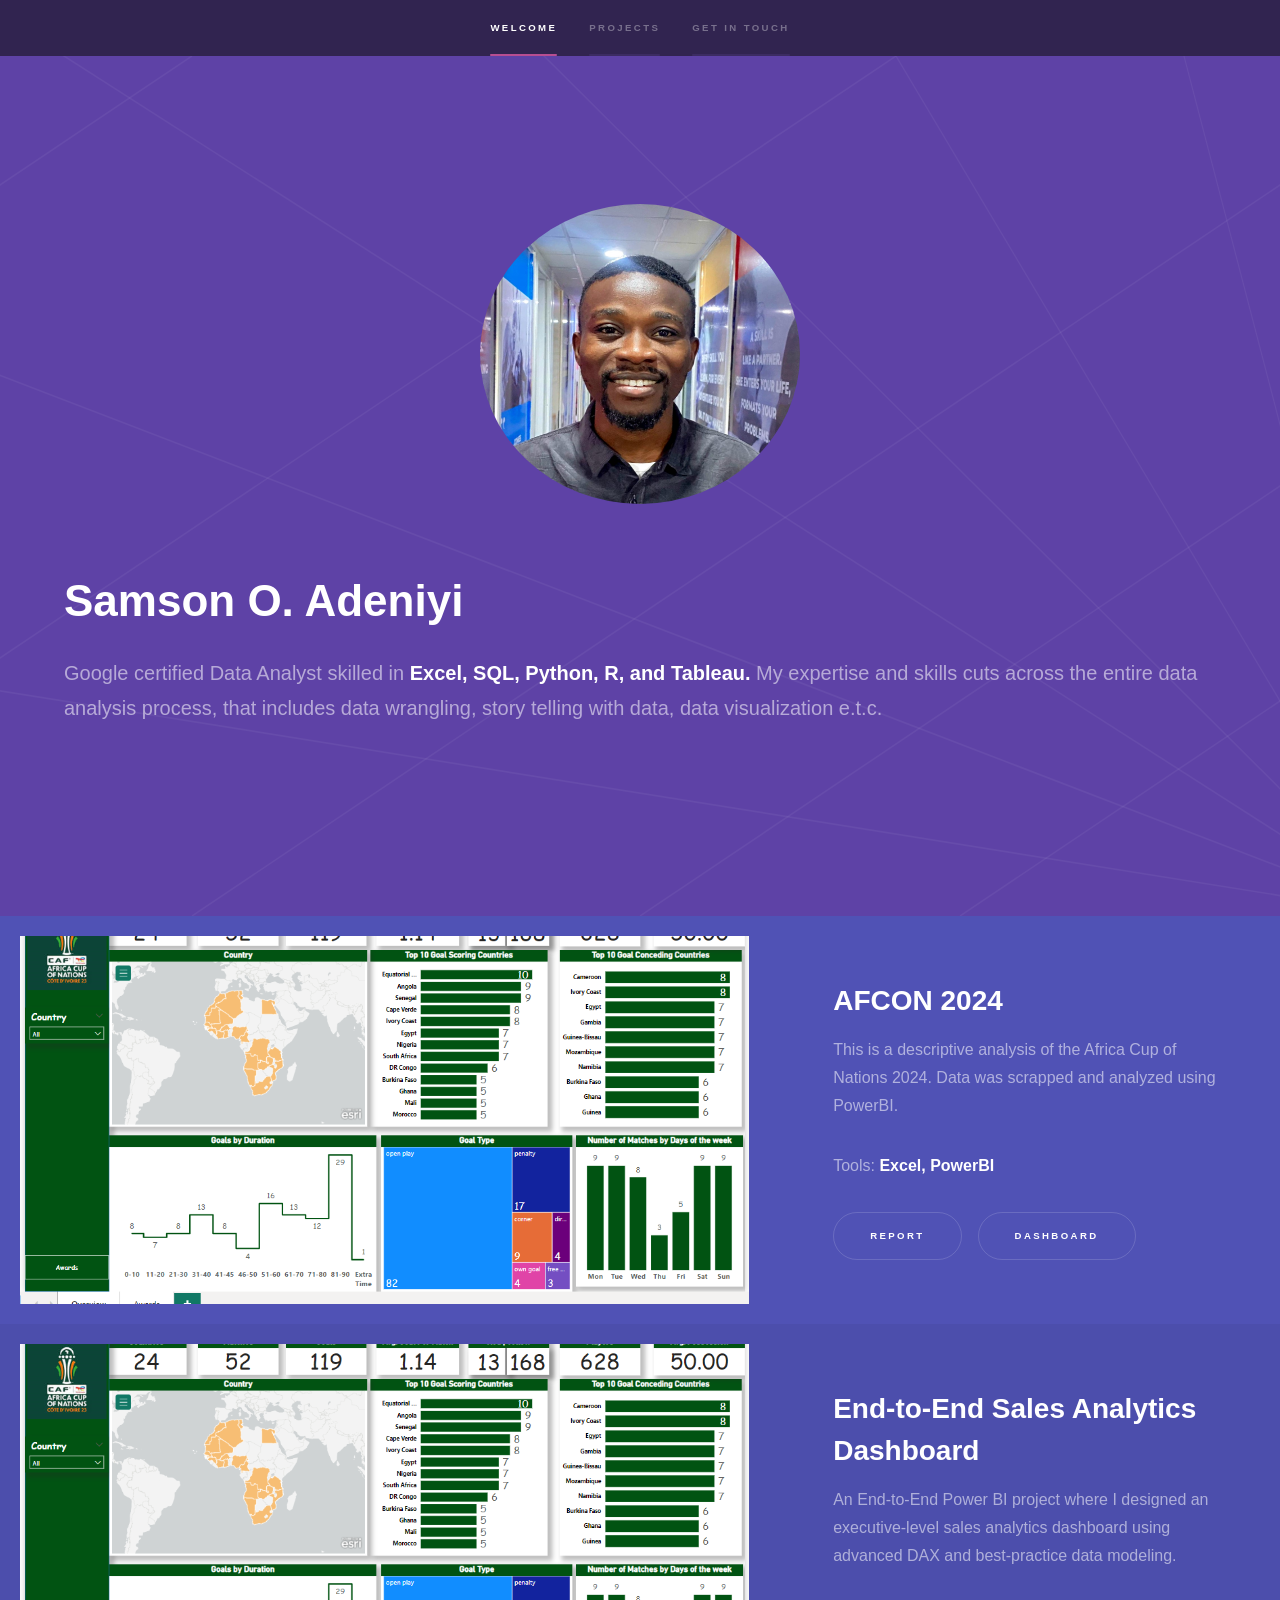
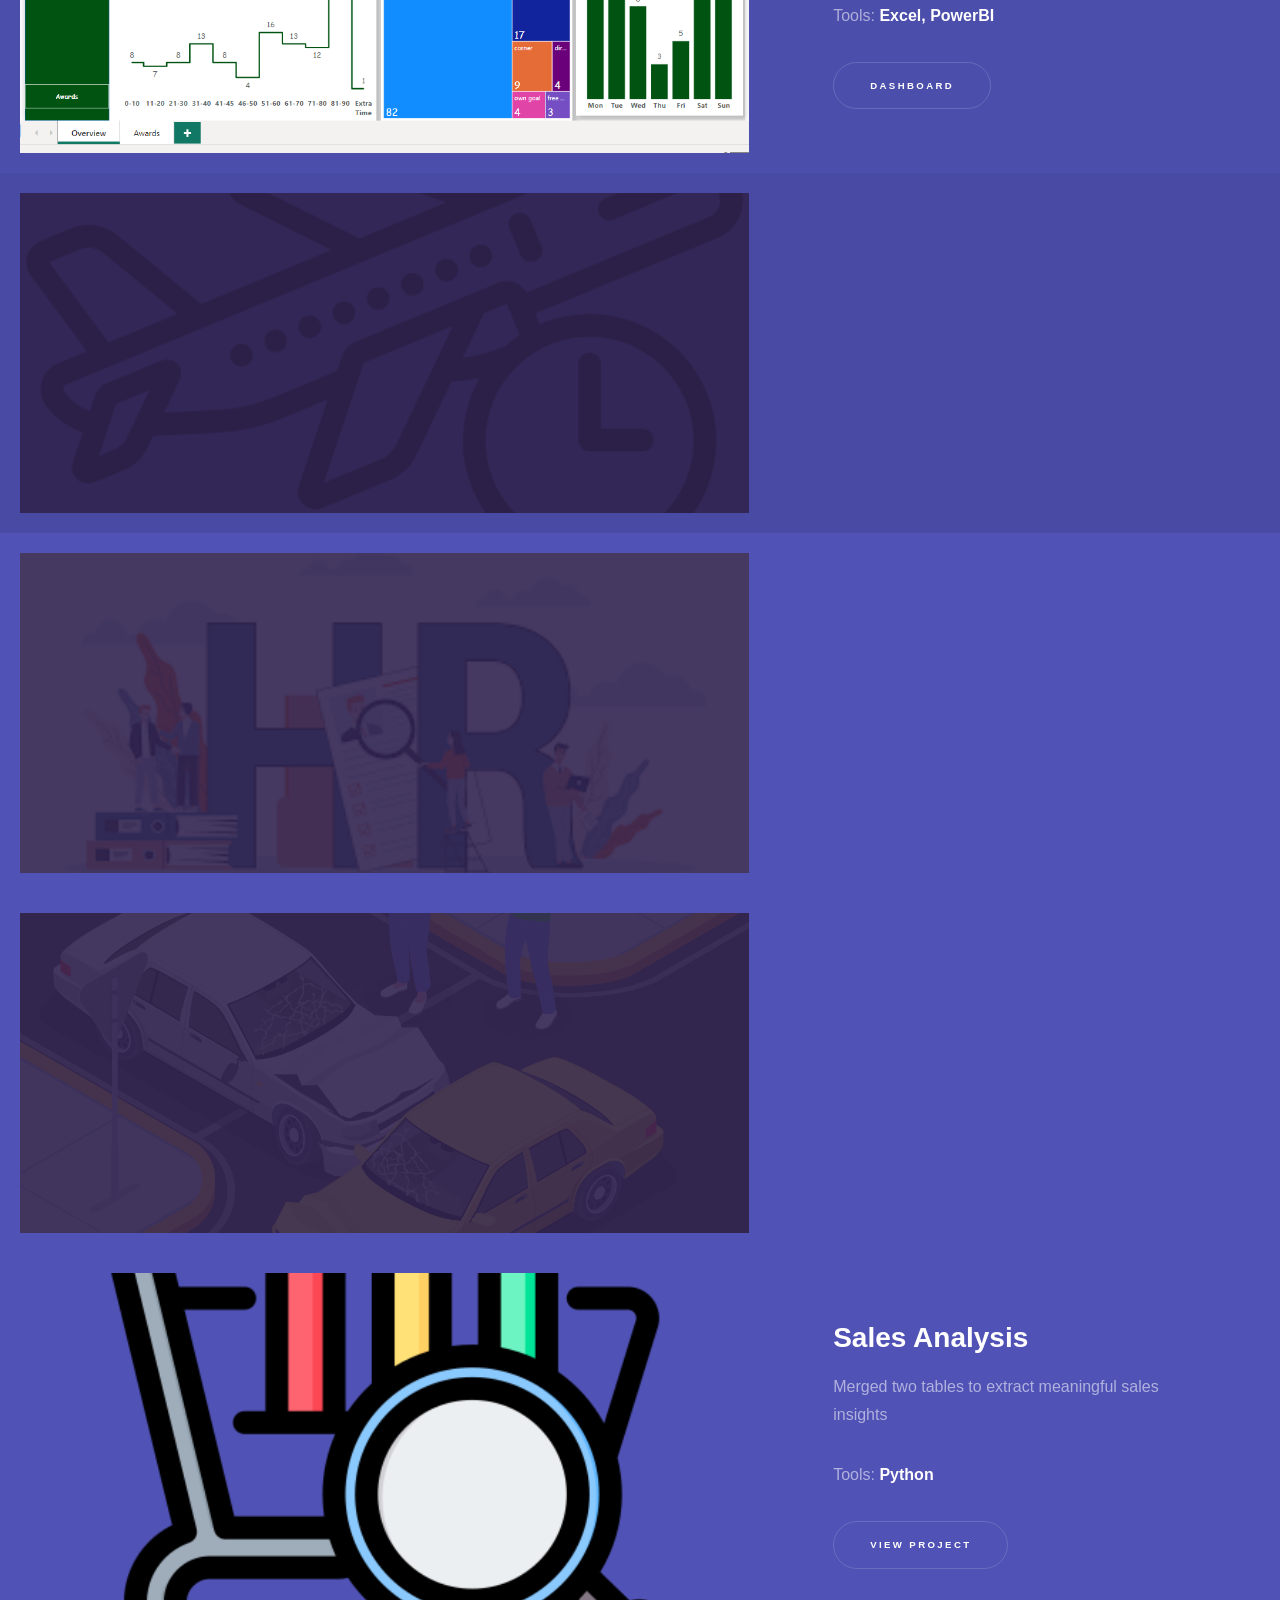
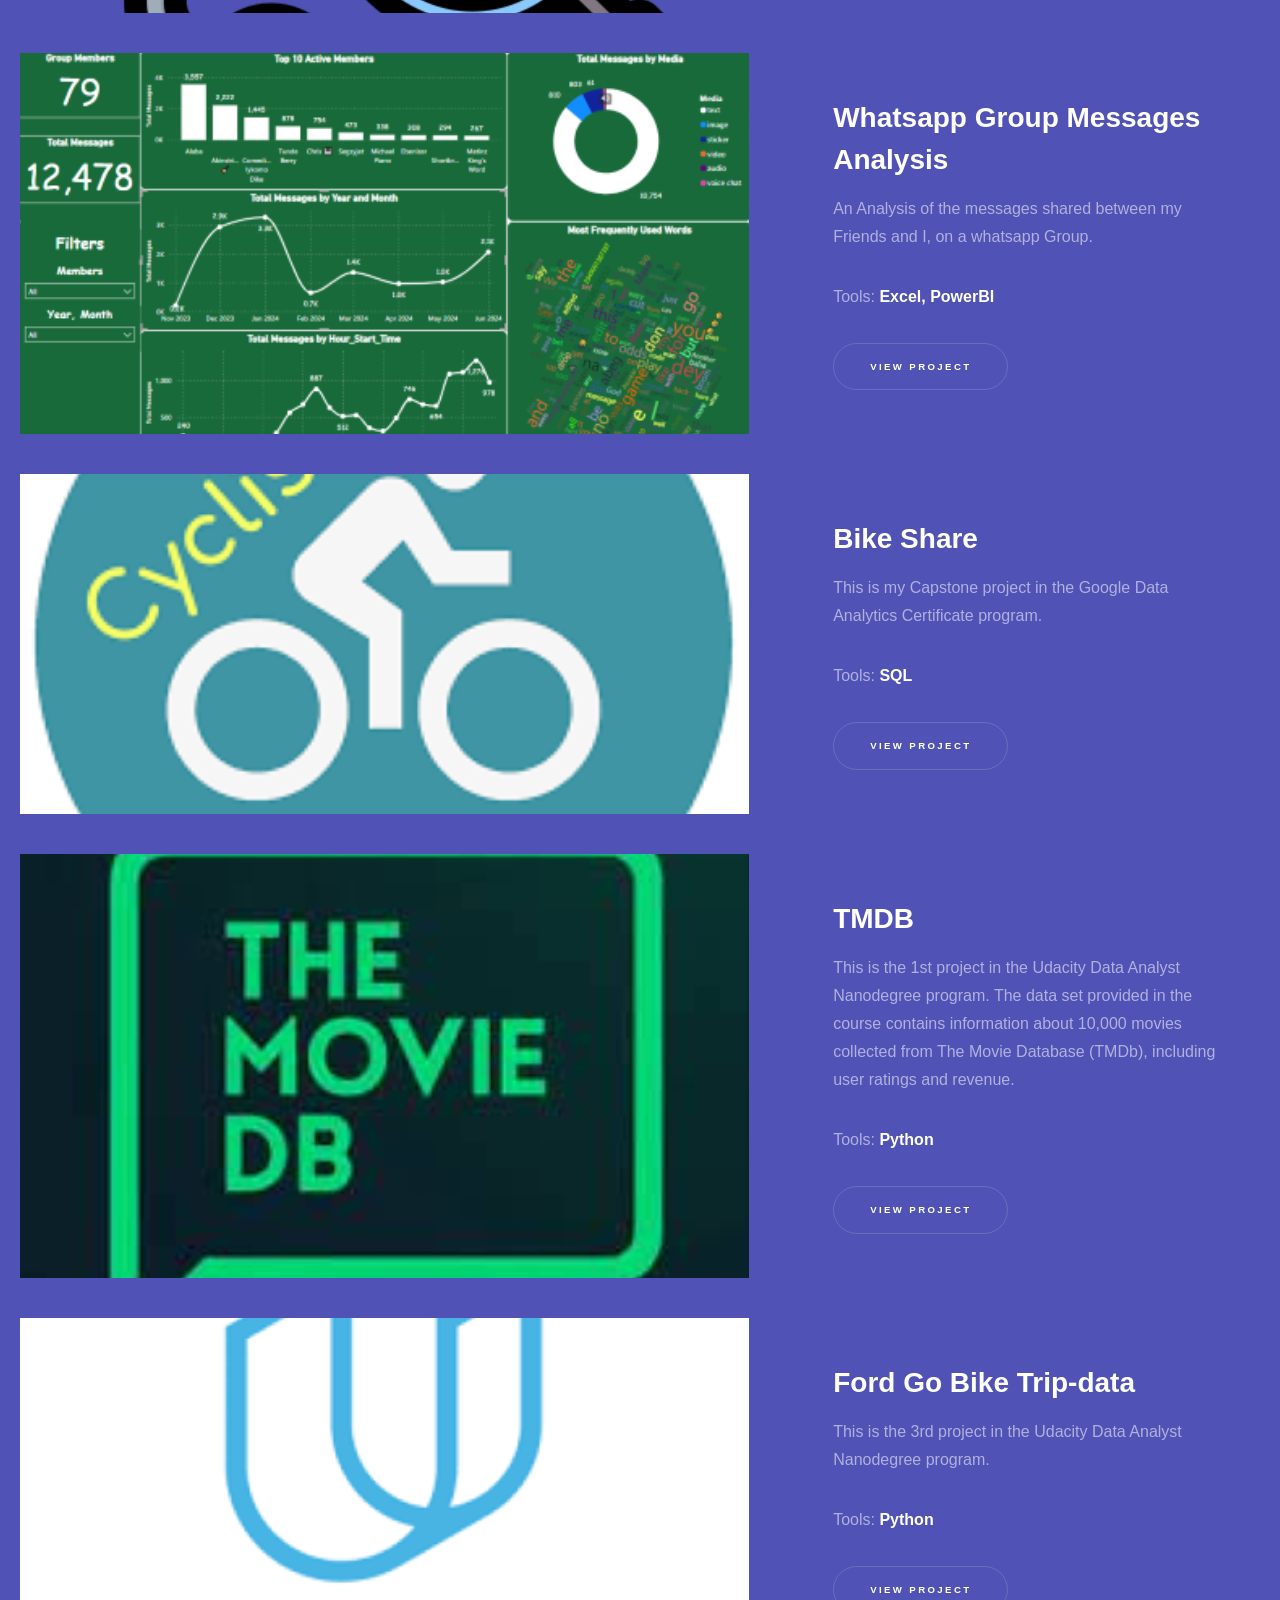
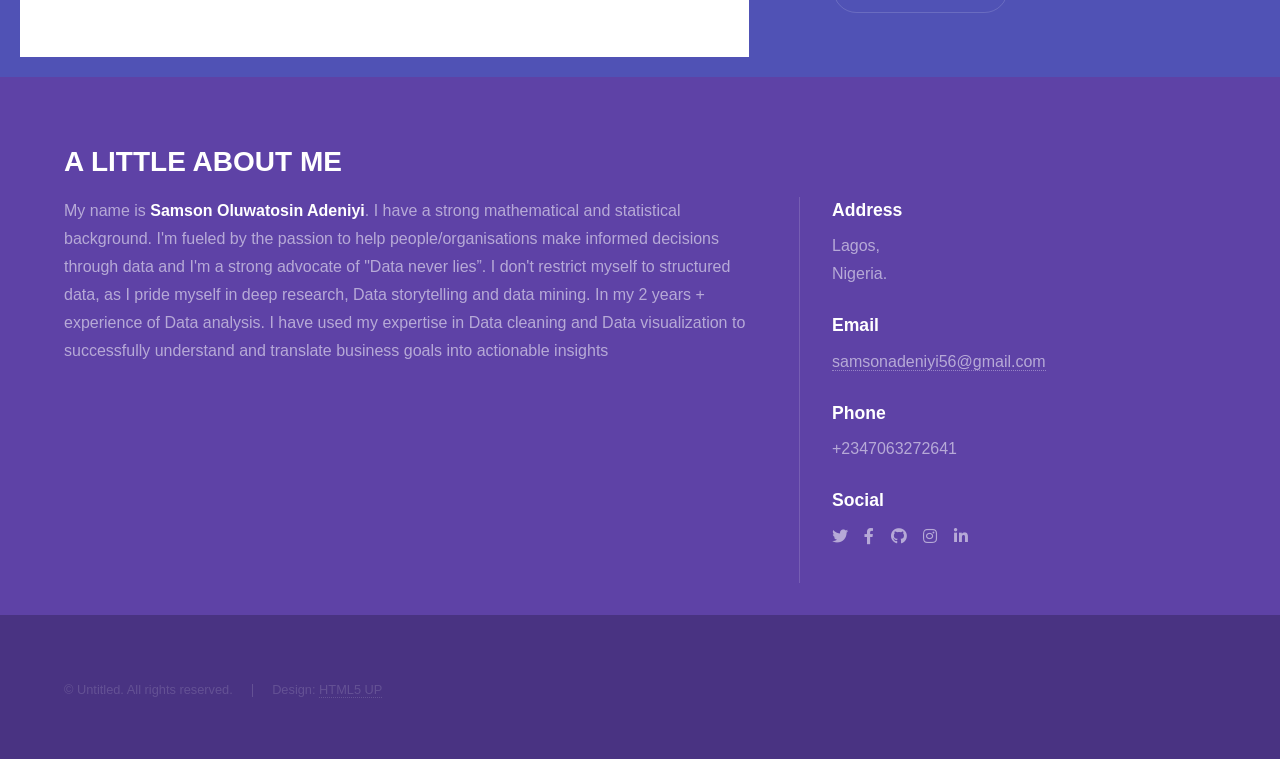
==== commit 1bac54e5: "Update index.html" ====
--- a/index.html
+++ b/index.html
@@ -59,6 +59,20 @@
 									<ul class="actions">
 										<li><a href="https://drive.google.com/file/d/1GtSpGJY5zCDllae1LOivvM3zeEf27pDO/view?usp=sharing" target="_blank" class="button">Report</a></li>
 										<li><a href="afcon.html" target="_blank" class="button">Dashboard</a></li>
+									</ul>
+								</div>
+							</div>
+						</section>
+						<section>
+							<a style="width: 100%;margin: 20px;" href="afcon.html" target="_blank" class="image"><img src="images/afcon.png" alt="" data-position="center center" /></a>
+							<div class="content">
+								<div class="inner">
+									<h2>End-to-End Sales Analytics Dashboard</h2>
+									<p>An End-to-End Power BI project where I designed an executive-level sales analytics dashboard using advanced DAX and best-practice data modeling.</p>
+									<p>Tools: <strong>Excel, PowerBI</strong></p>
+									<ul class="actions">
+										<!-- <li><a href="https://drive.google.com/file/d/1GtSpGJY5zCDllae1LOivvM3zeEf27pDO/view?usp=sharing" target="_blank" class="button">Report</a></li> -->
+										<li><a href="retail_powerbi.html" target="_blank" class="button">Dashboard</a></li>
 									</ul>
 								</div>
 							</div>
@@ -324,3 +338,4 @@
 
 	</body>
 </html>
+
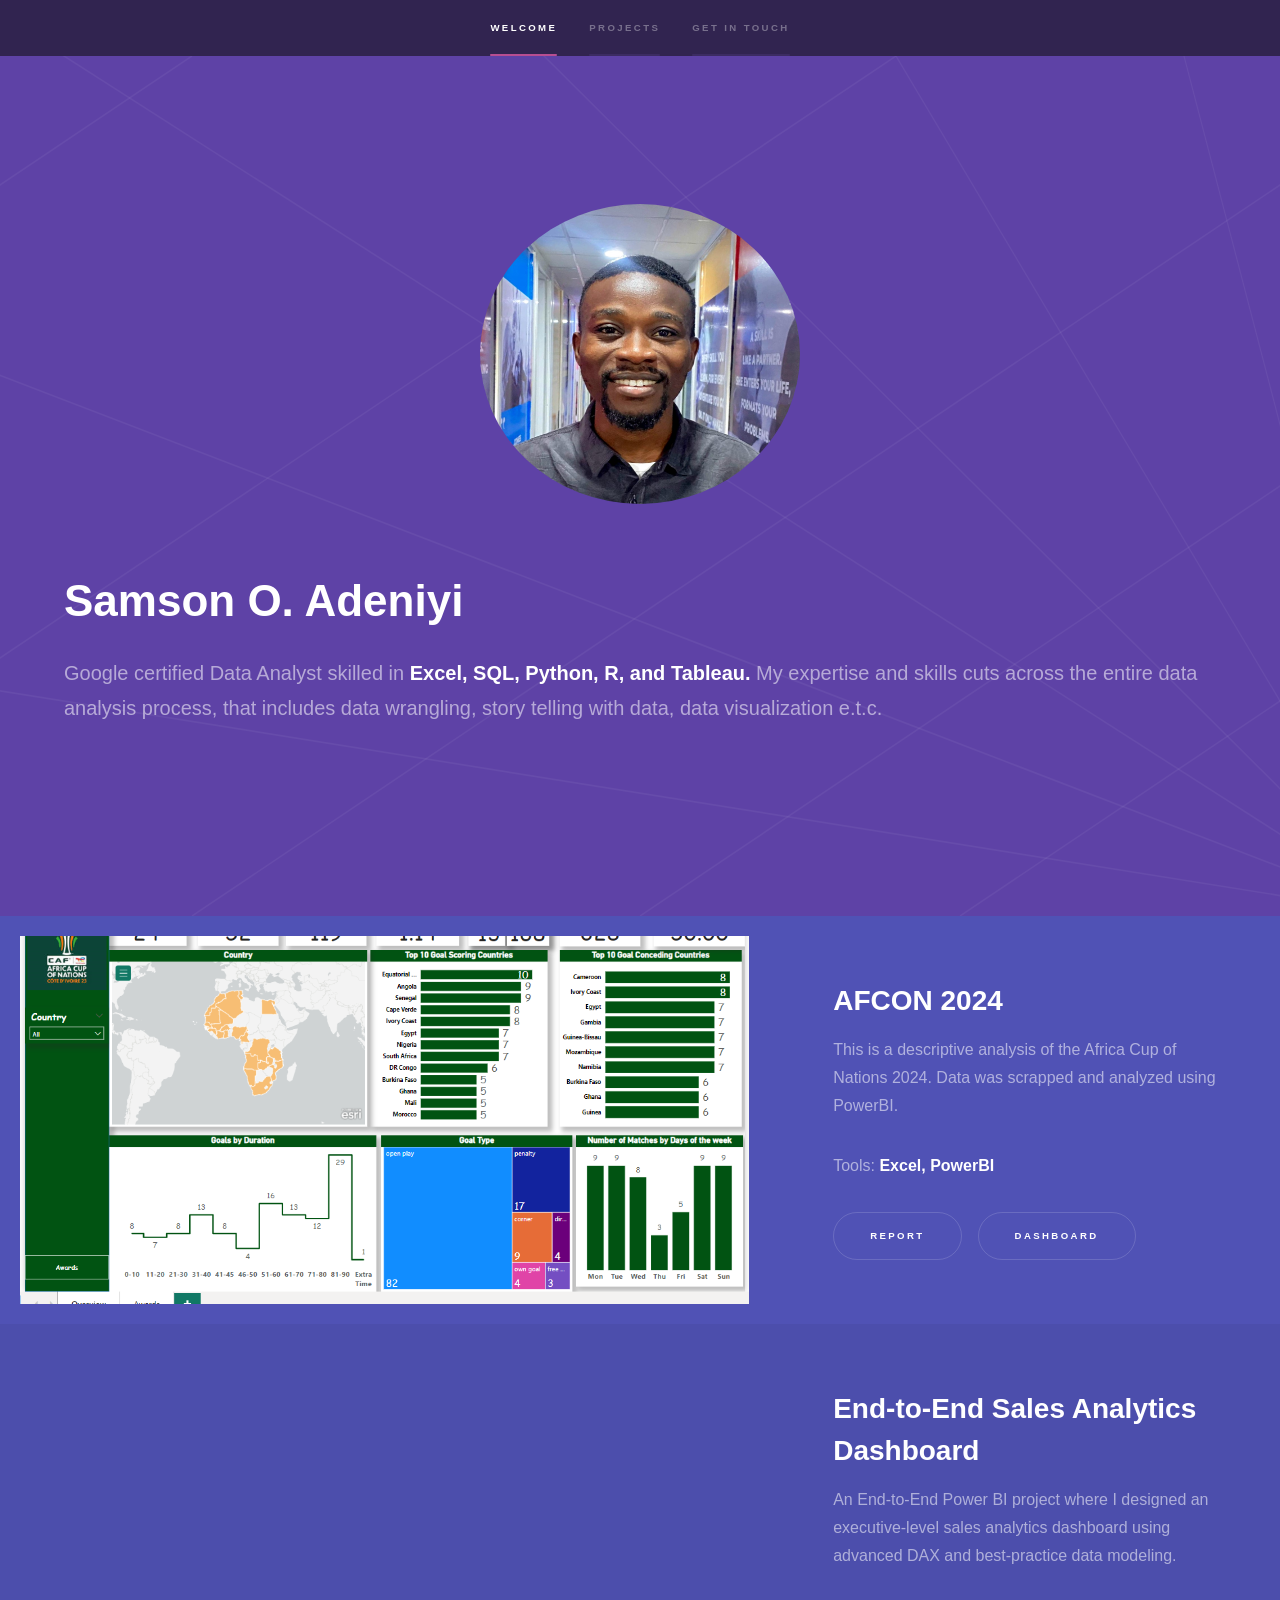
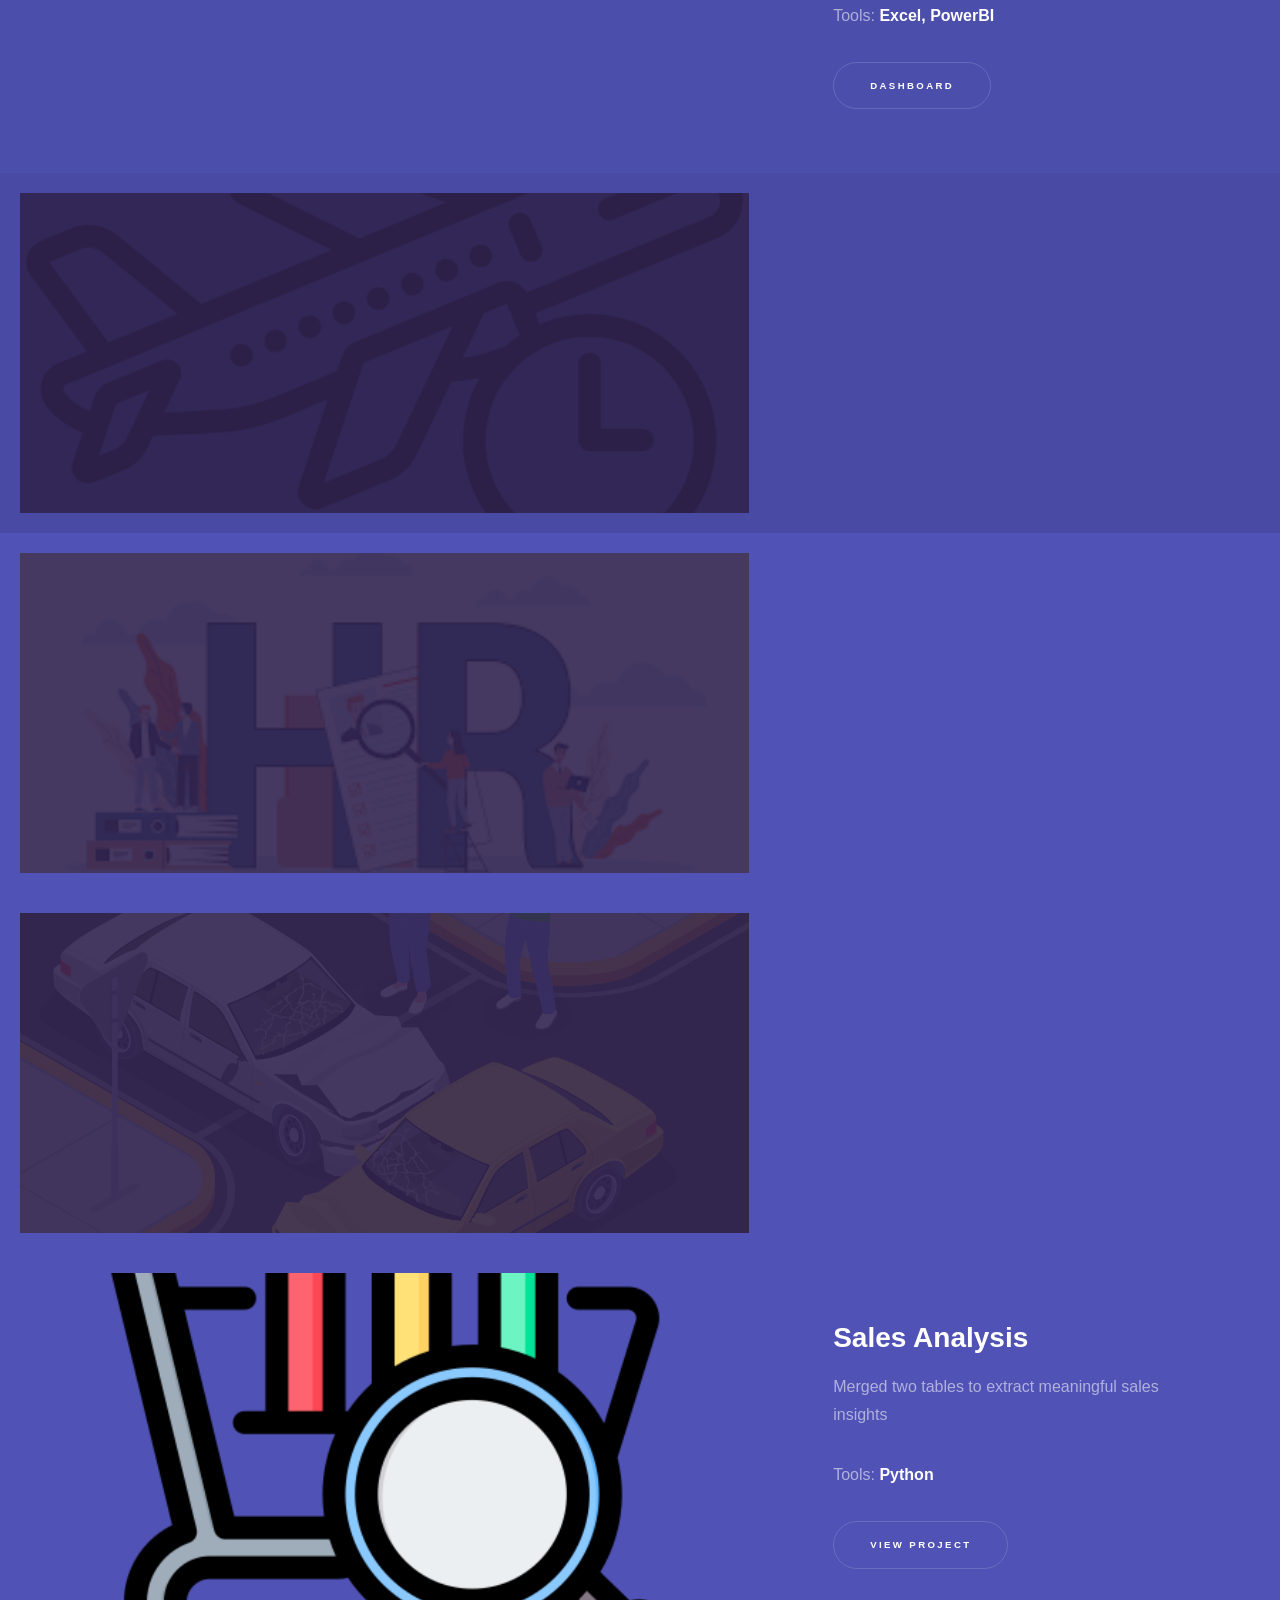
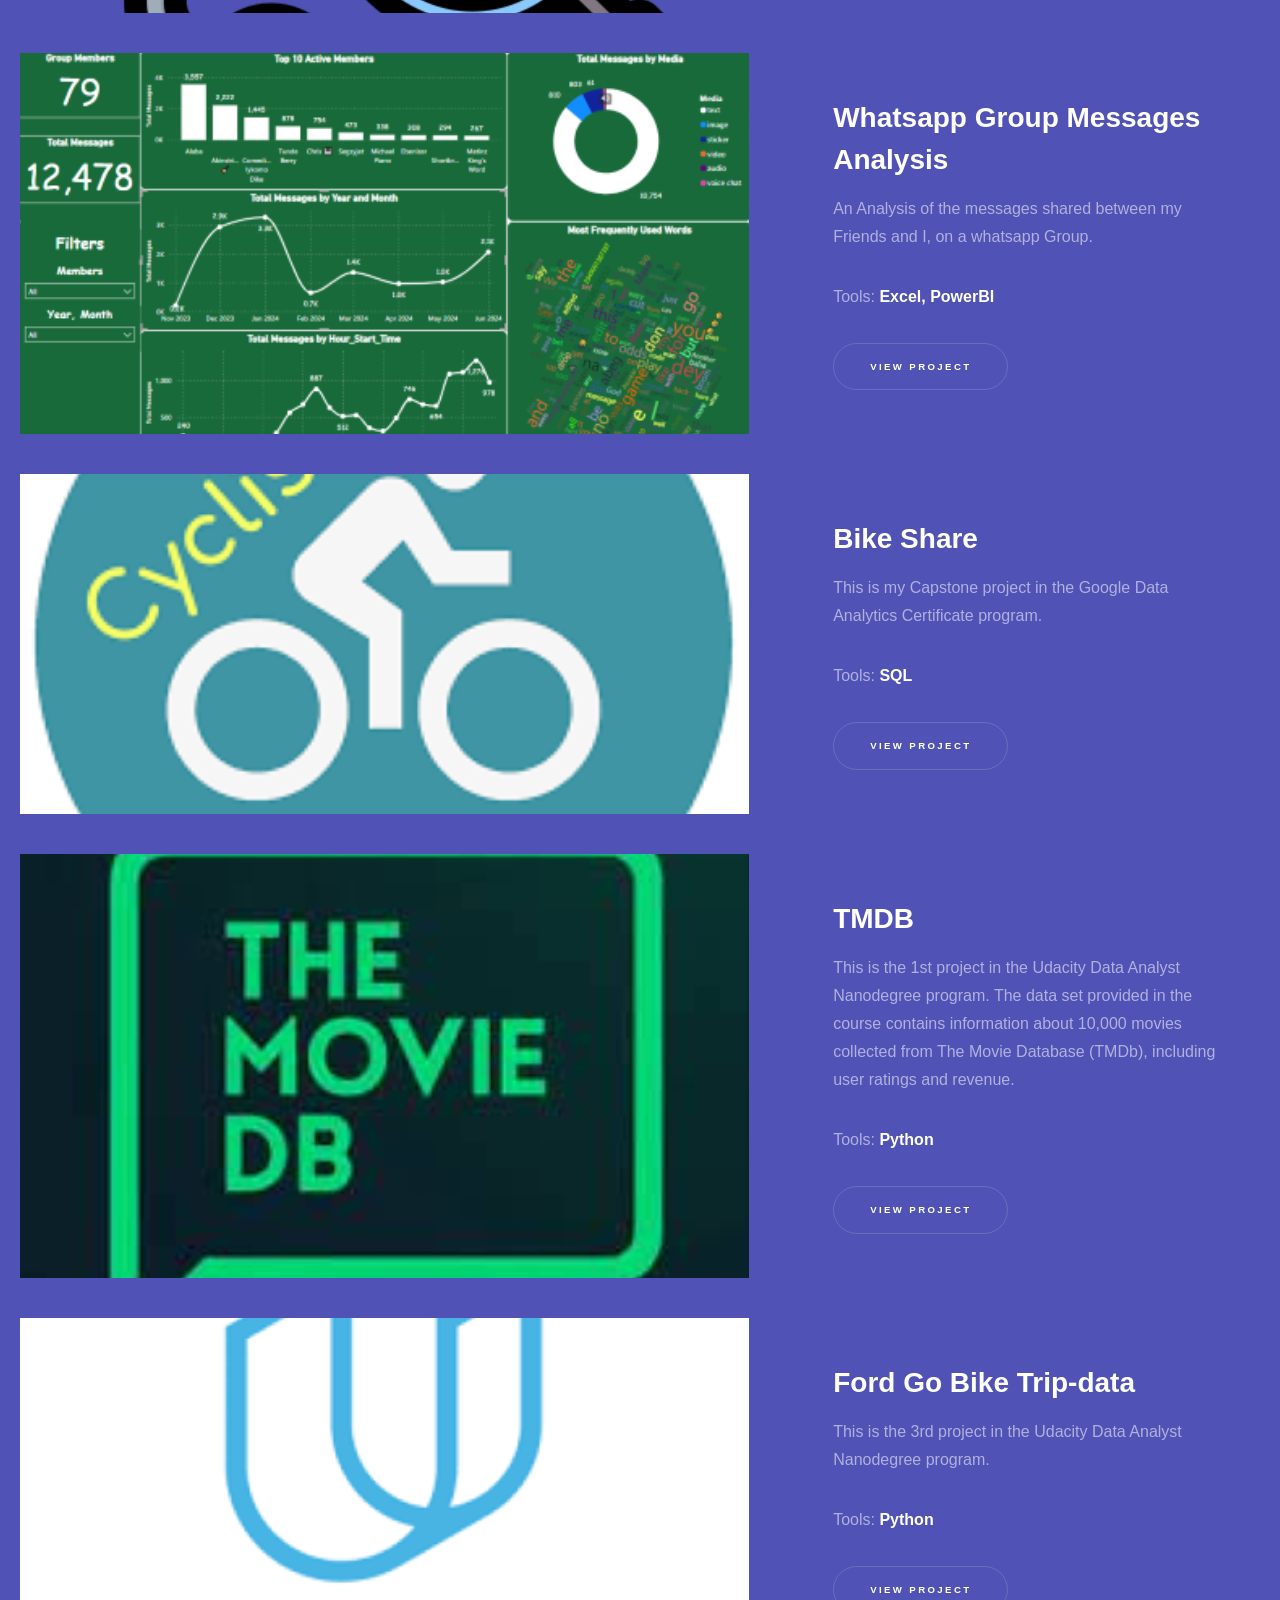
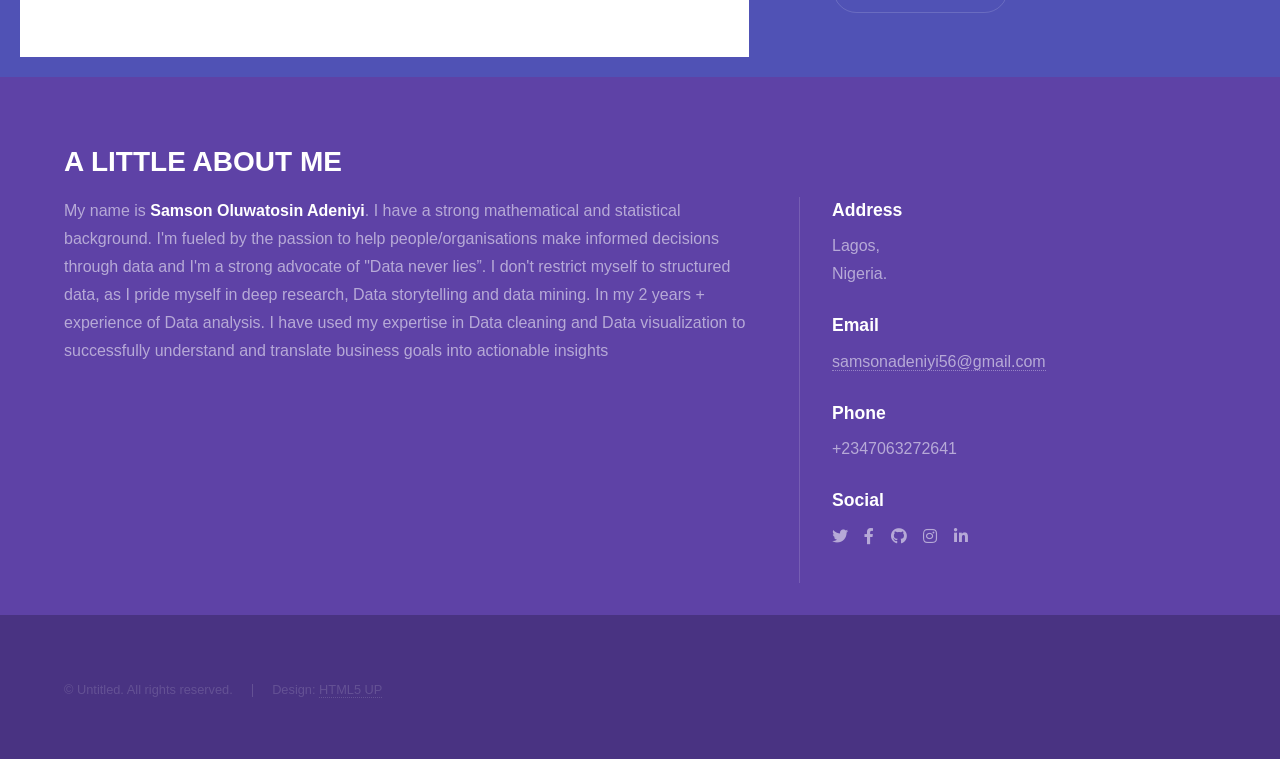
==== commit 9d1fcdbc: "Update index.html" ====
--- a/index.html
+++ b/index.html
@@ -64,7 +64,7 @@
 							</div>
 						</section>
 						<section>
-							<a style="width: 100%;margin: 20px;" href="afcon.html" target="_blank" class="image"><img src="images/afcon.png" alt="" data-position="center center" /></a>
+							<a style="width: 100%;margin: 20px;" href="afcon.html" target="_blank" class="image"><img src="images/Screenshot (195).png" alt="" data-position="center center" /></a>
 							<div class="content">
 								<div class="inner">
 									<h2>End-to-End Sales Analytics Dashboard</h2>
@@ -339,3 +339,4 @@
 	</body>
 </html>
 
+
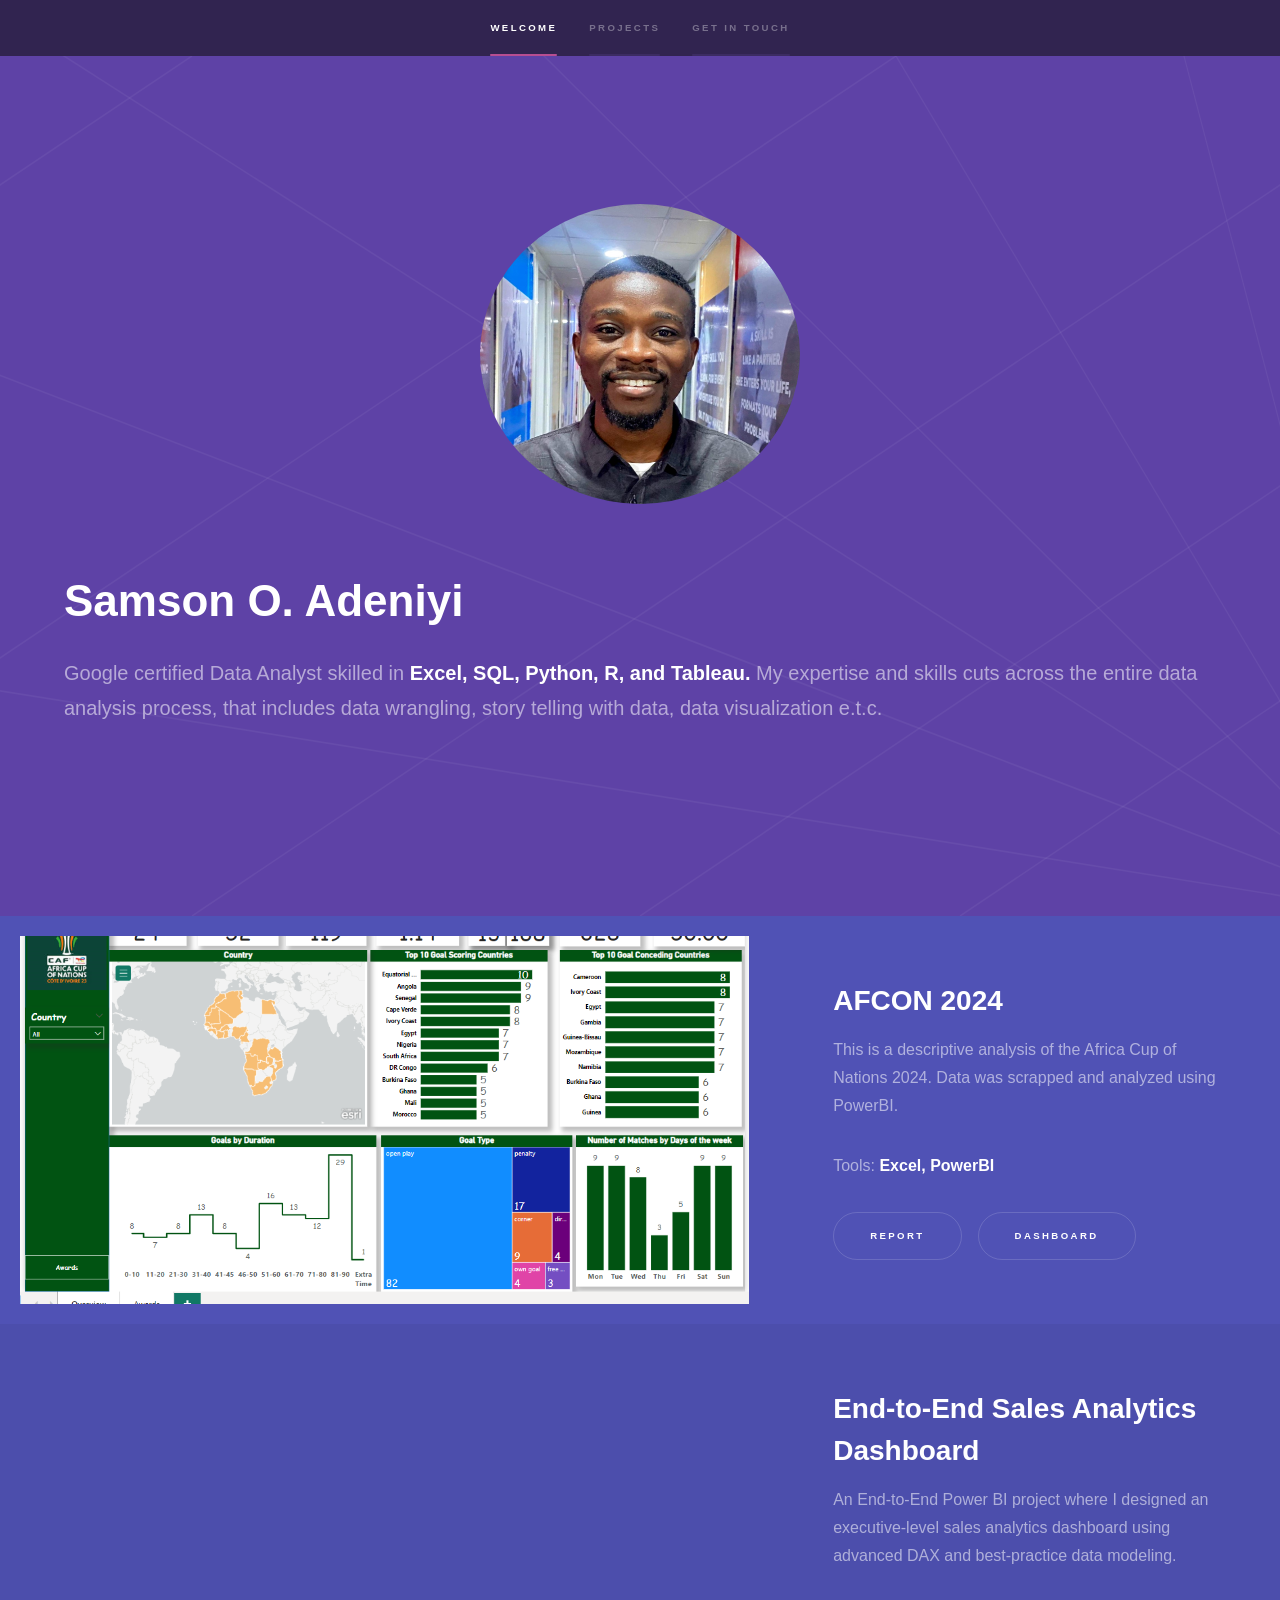
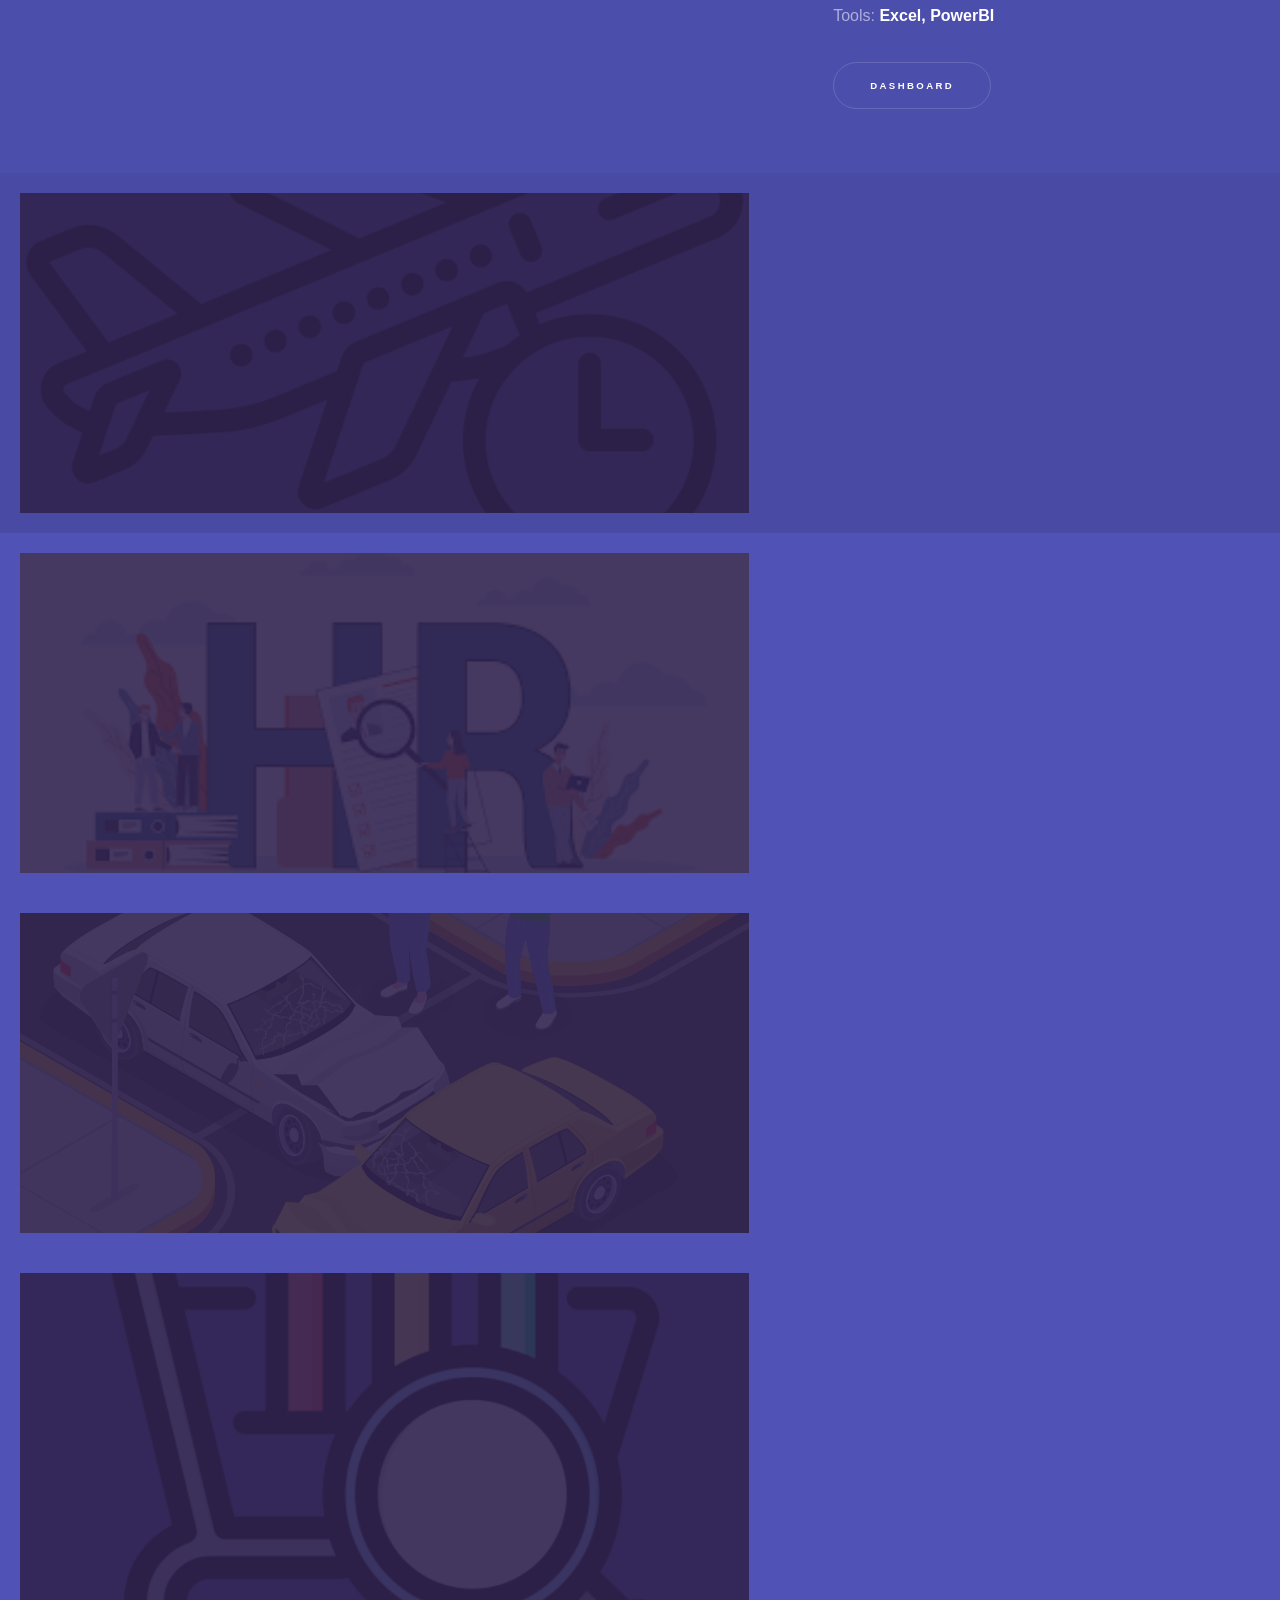
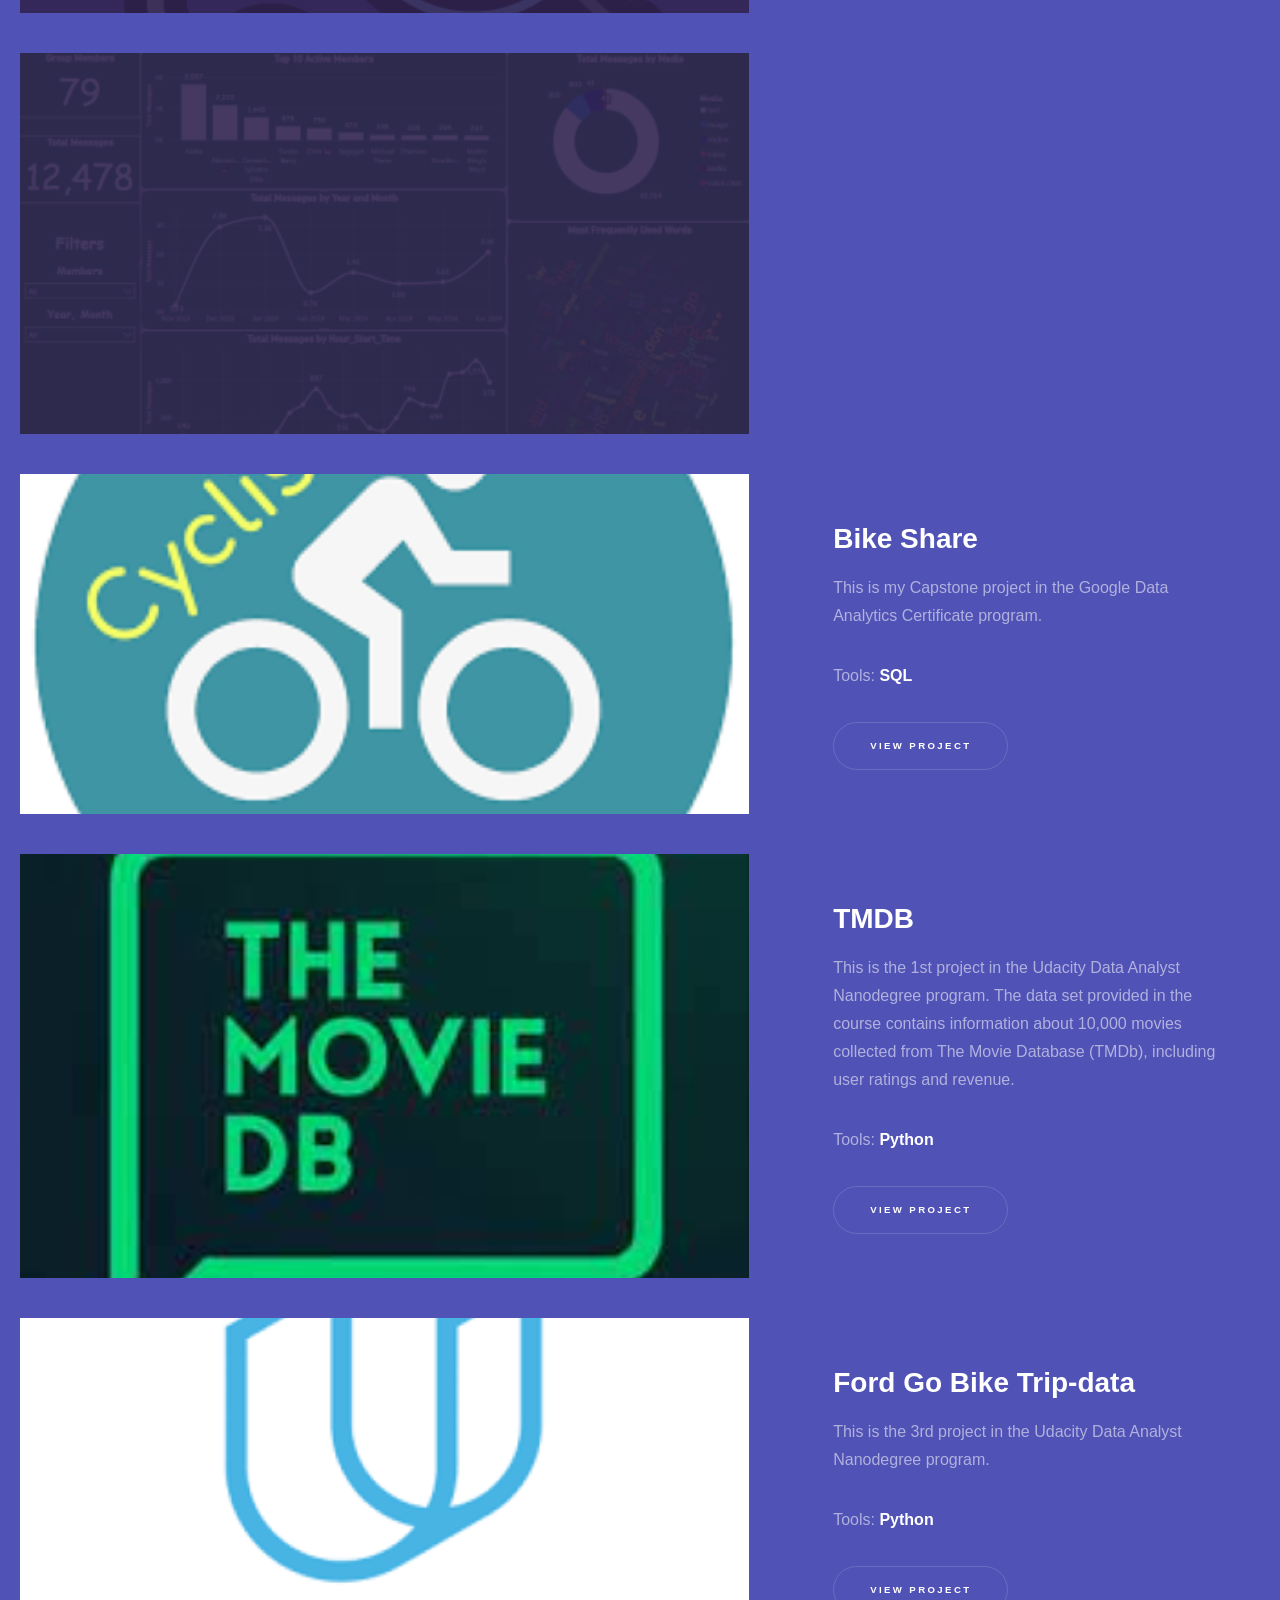
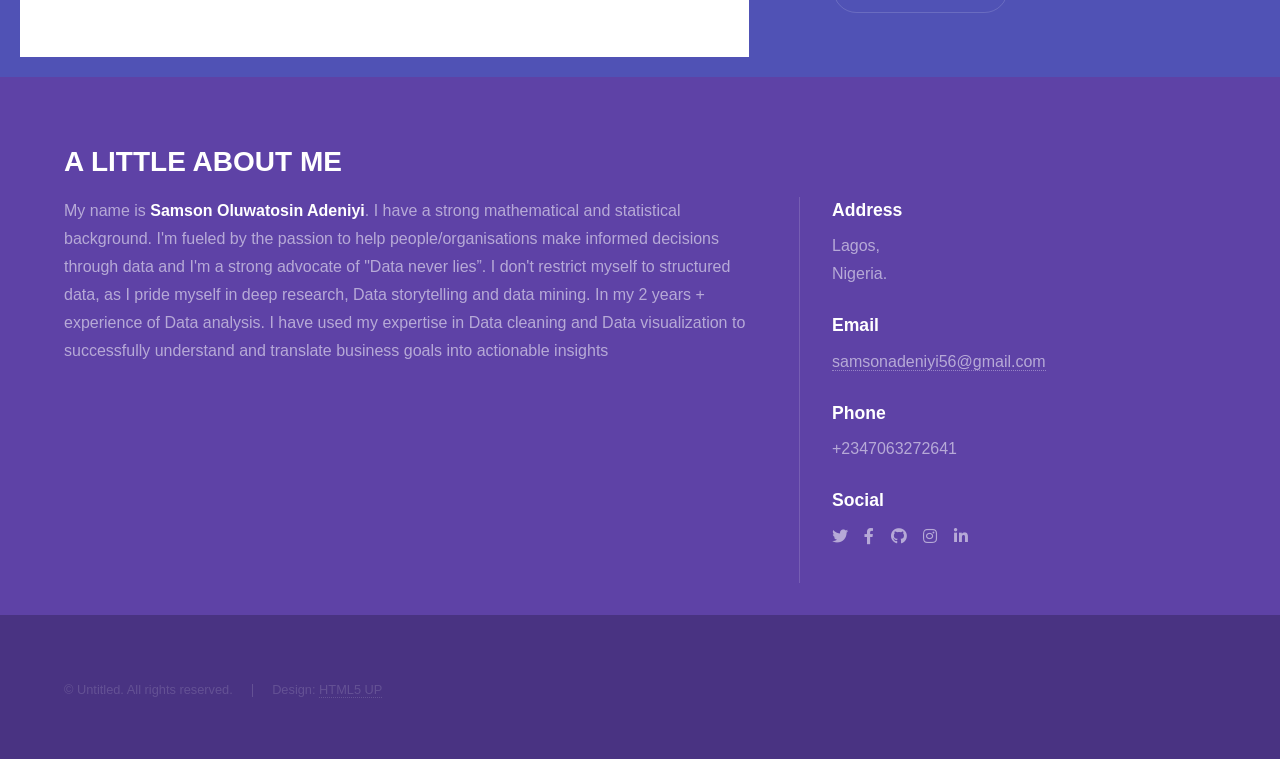
==== commit 3595e0ea: "Update index.html" ====
--- a/index.html
+++ b/index.html
@@ -64,7 +64,7 @@
 							</div>
 						</section>
 						<section>
-							<a style="width: 100%;margin: 20px;" href="afcon.html" target="_blank" class="image"><img src="images/Screenshot (195).png" alt="" data-position="center center" /></a>
+							<a style="width: 100%;margin: 20px;" href="afcon.html" target="_blank" class="image"><img src="images/Retail_dashboard.png" alt="" data-position="center center" /></a>
 							<div class="content">
 								<div class="inner">
 									<h2>End-to-End Sales Analytics Dashboard</h2>
@@ -340,3 +340,4 @@
 </html>
 
 
+
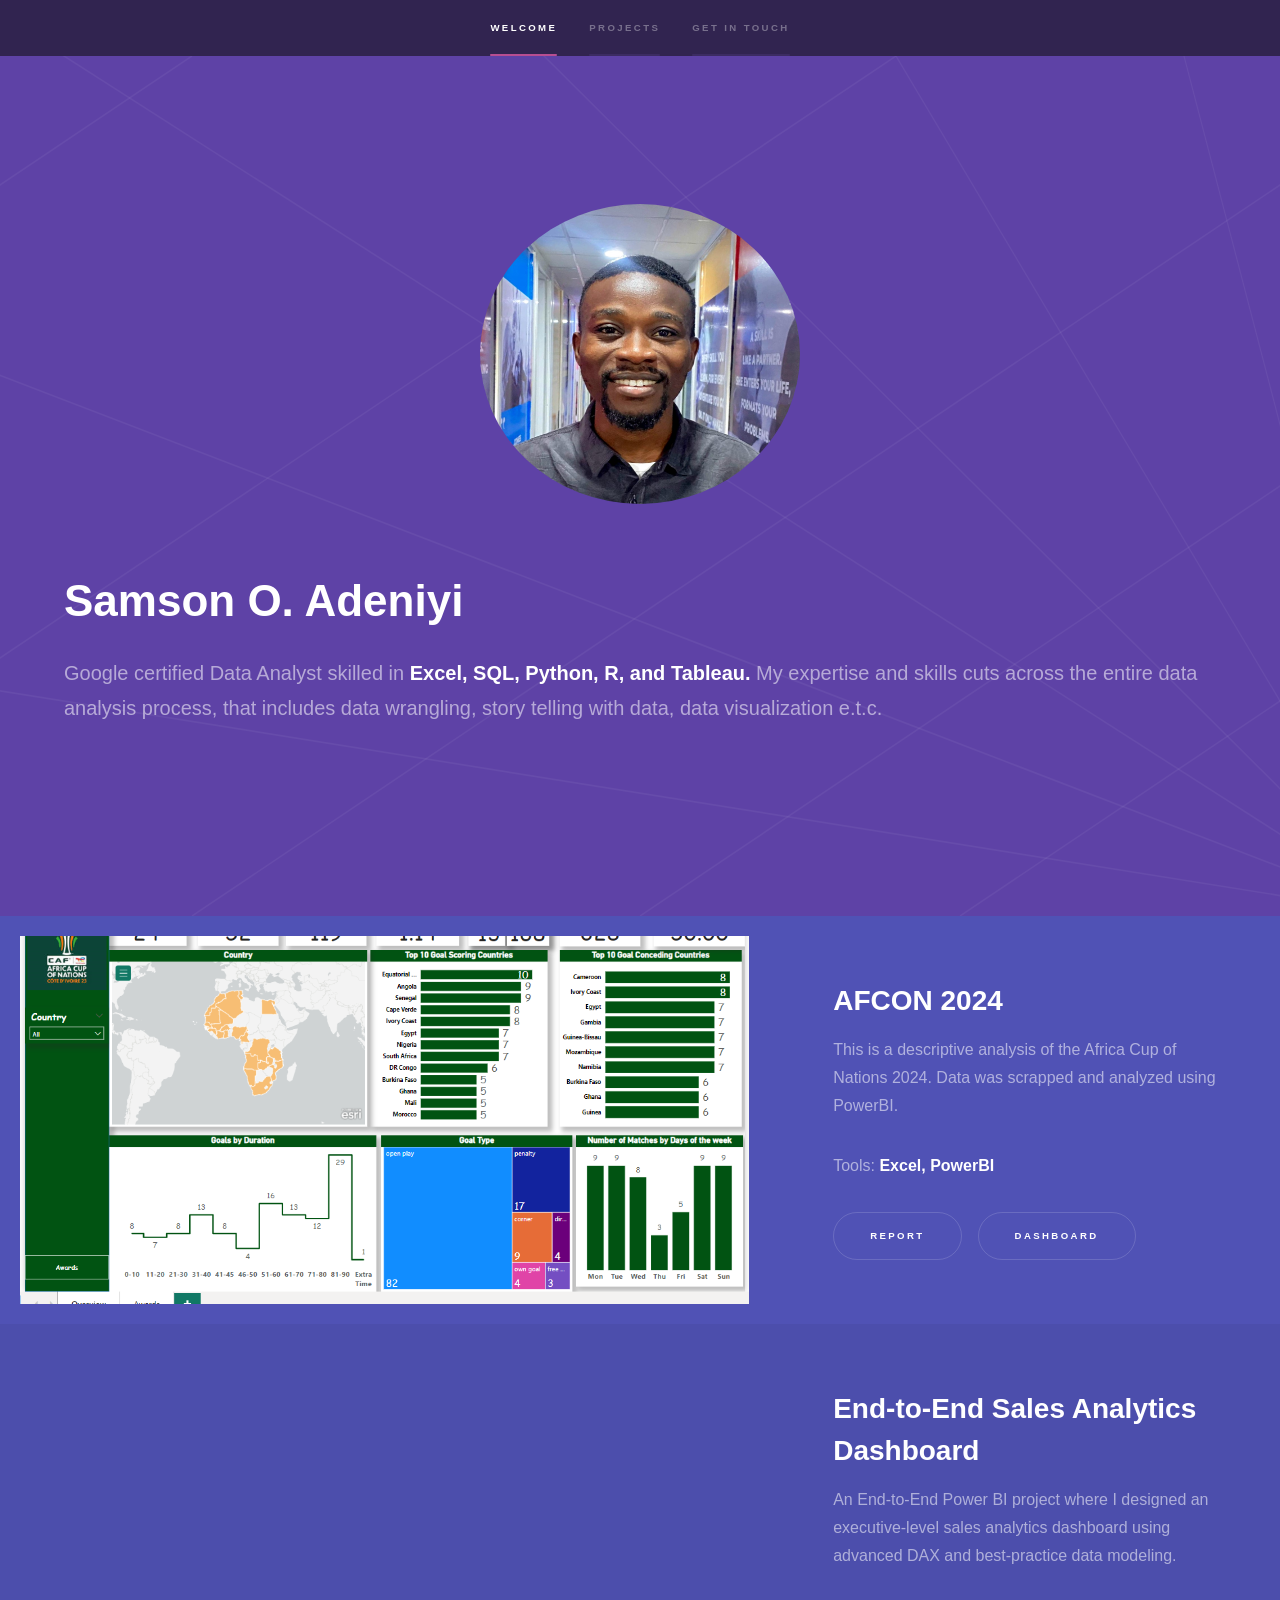
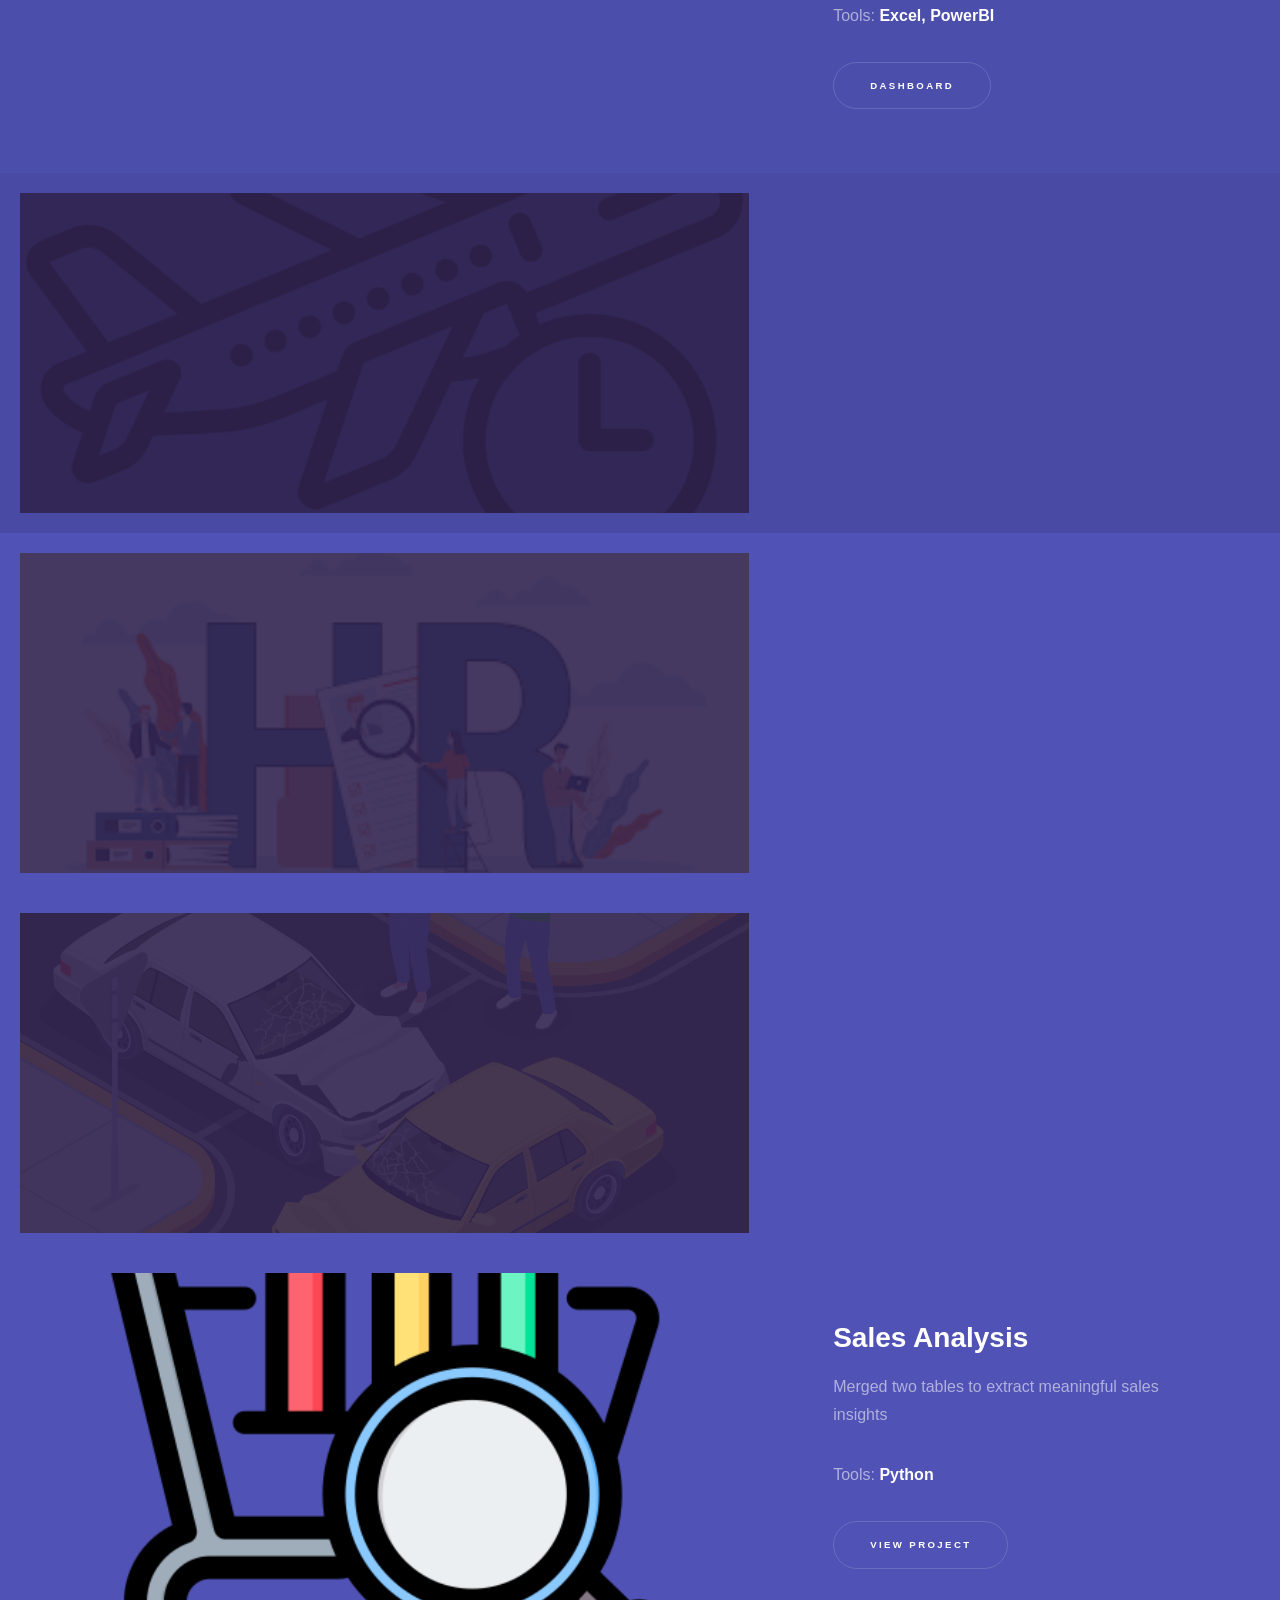
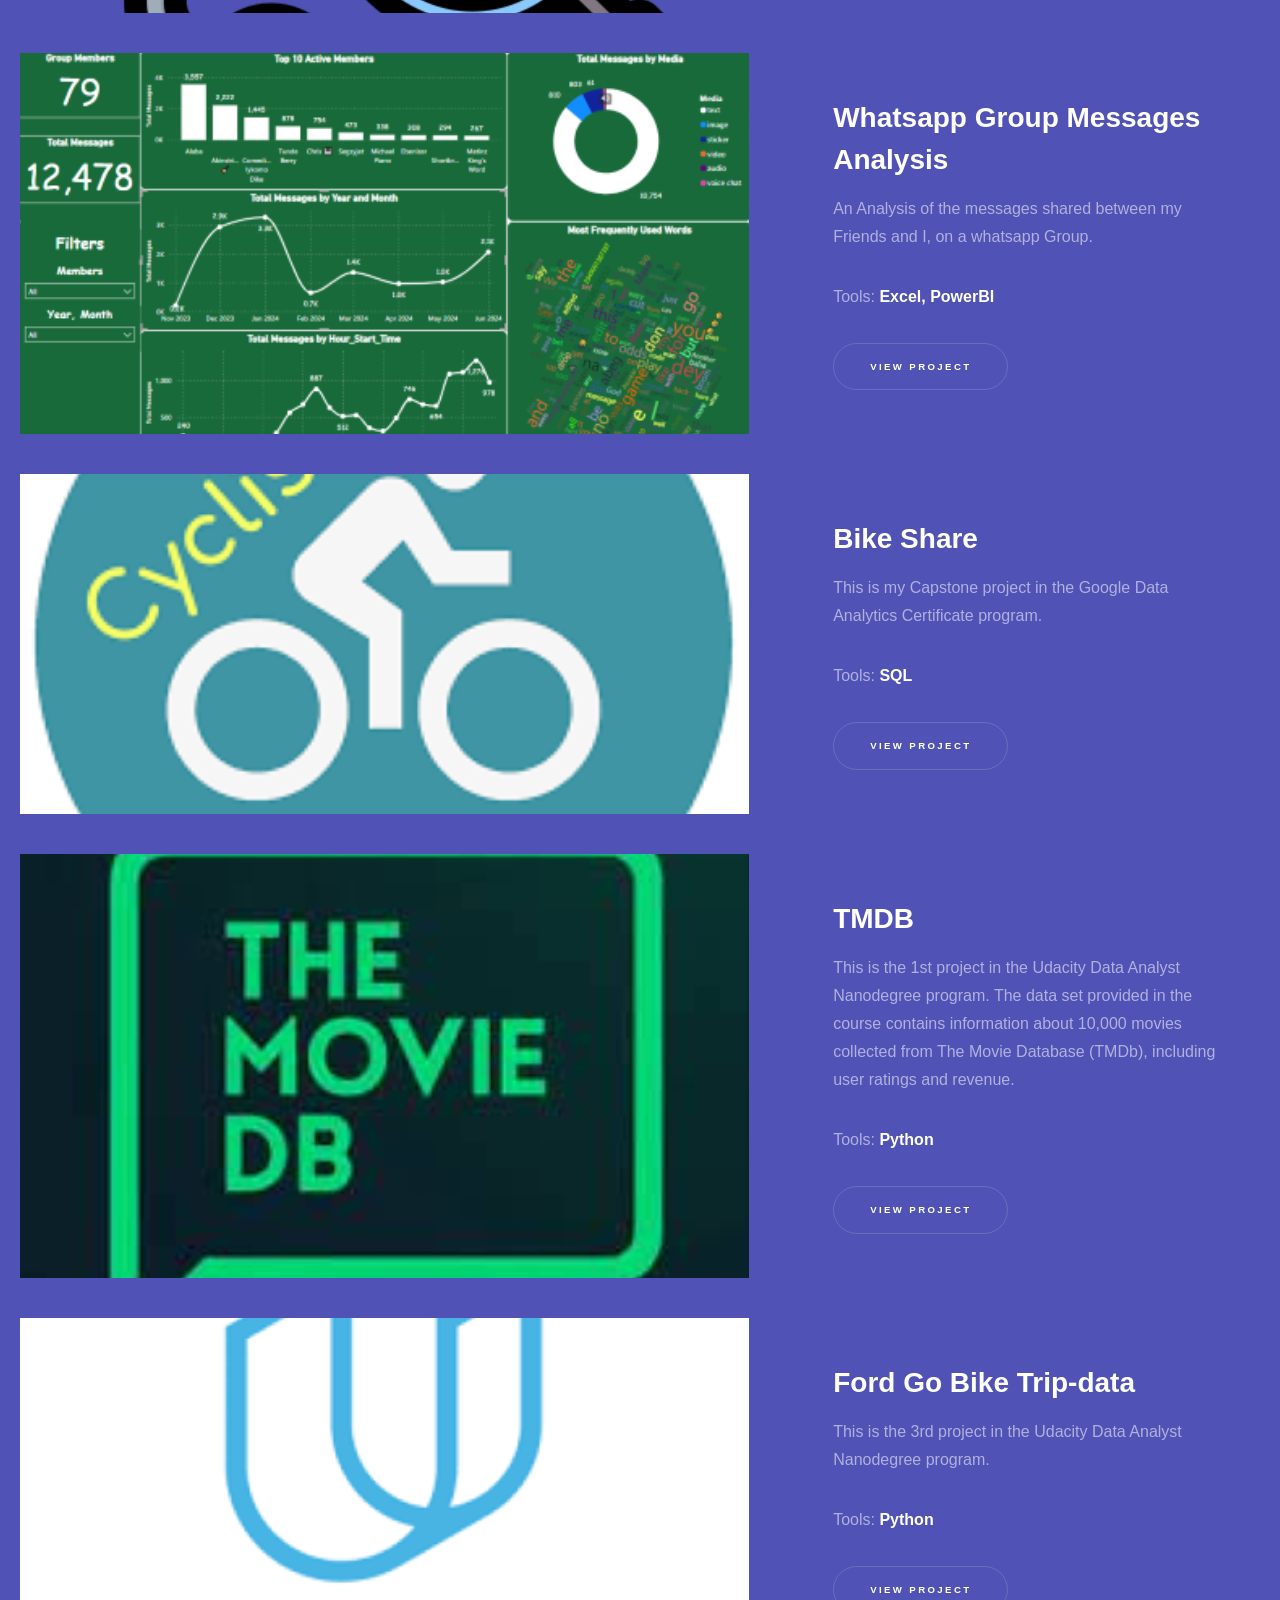
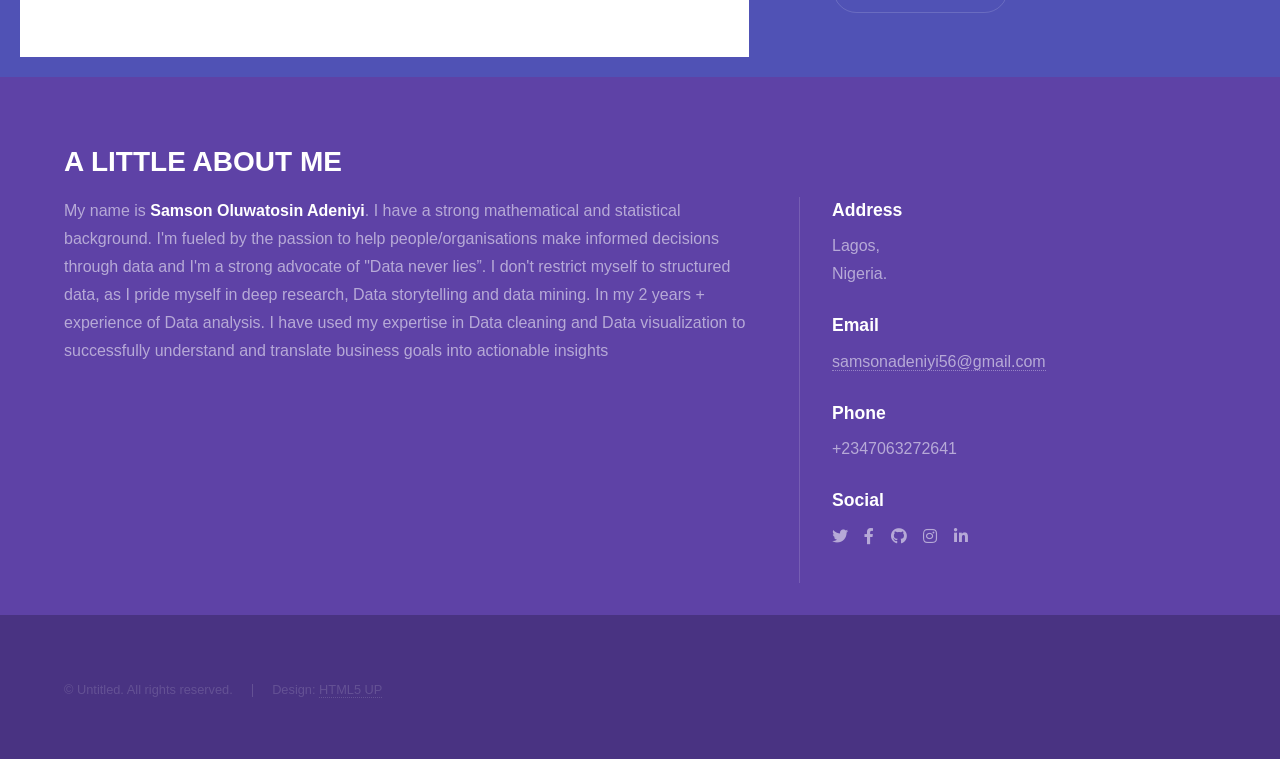
==== commit da7c28fb: "Update index.html" ====
--- a/index.html
+++ b/index.html
@@ -341,3 +341,4 @@
 
 
 
+
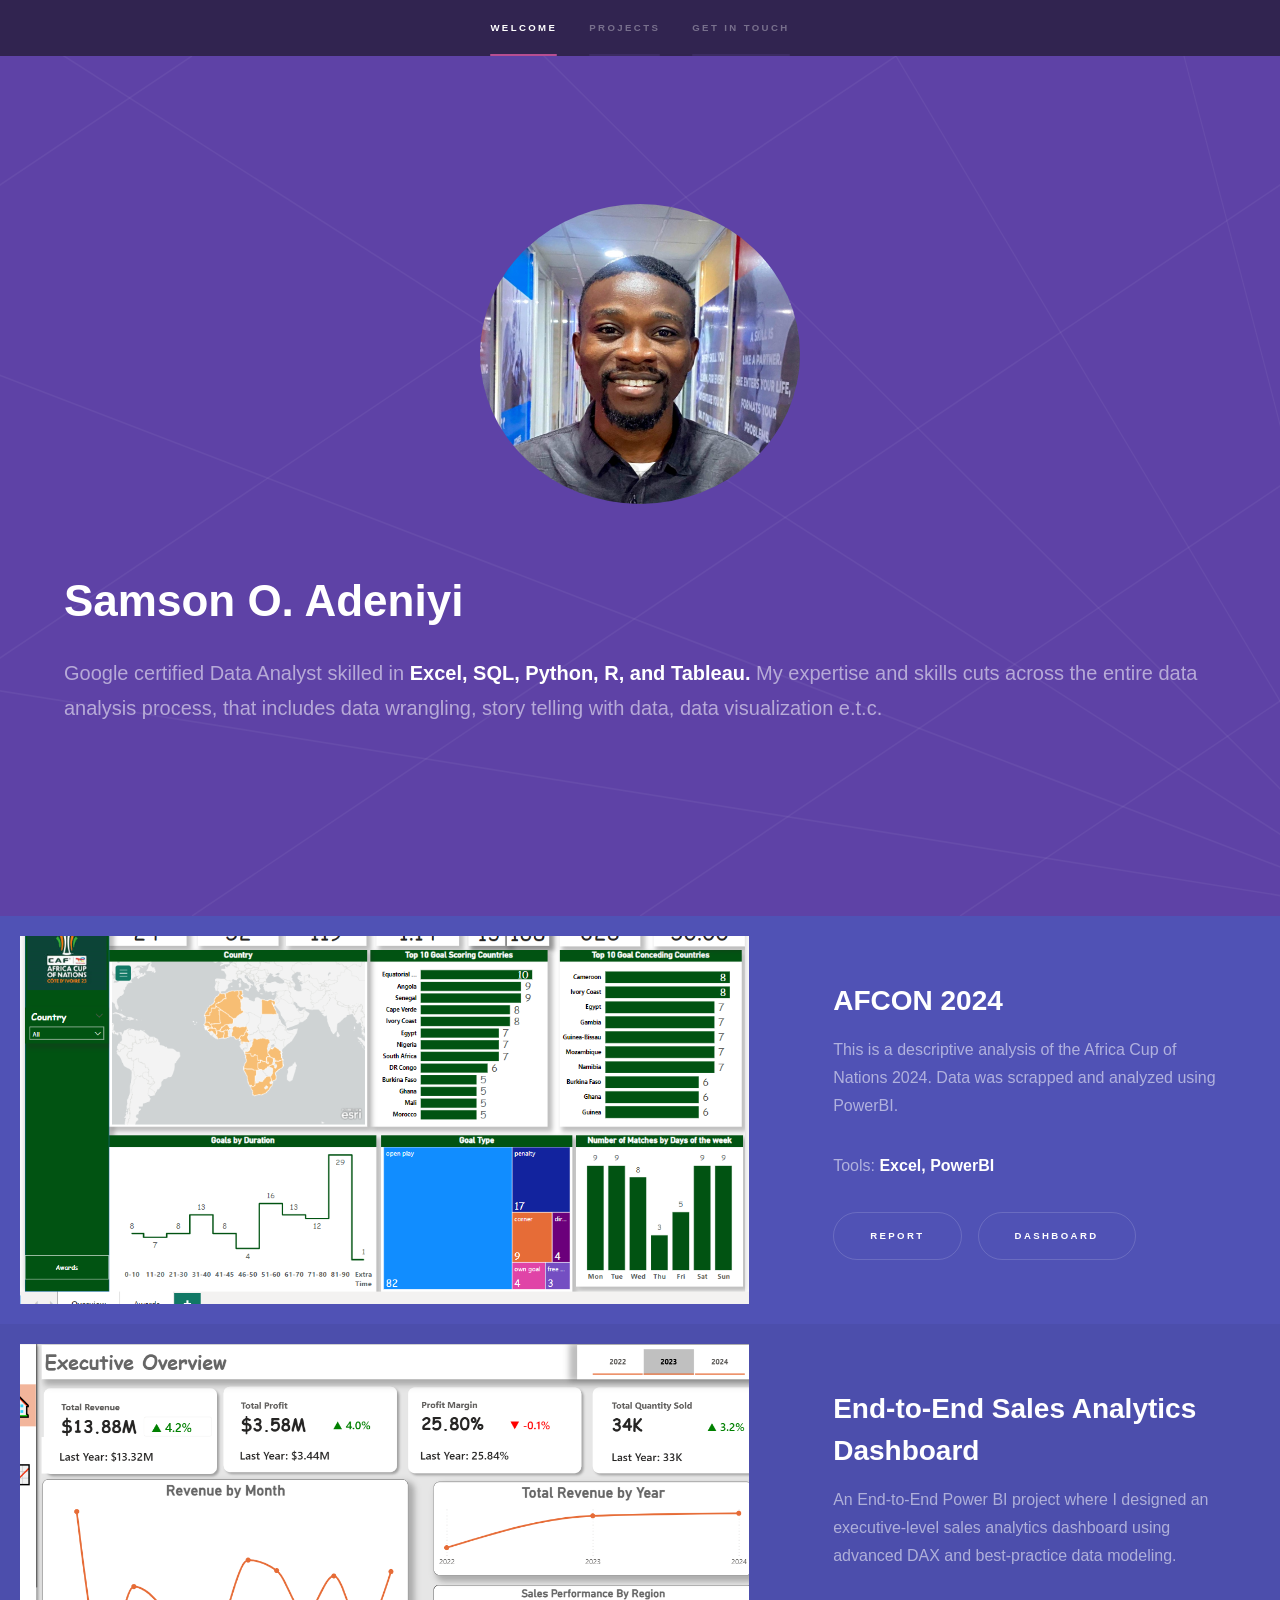
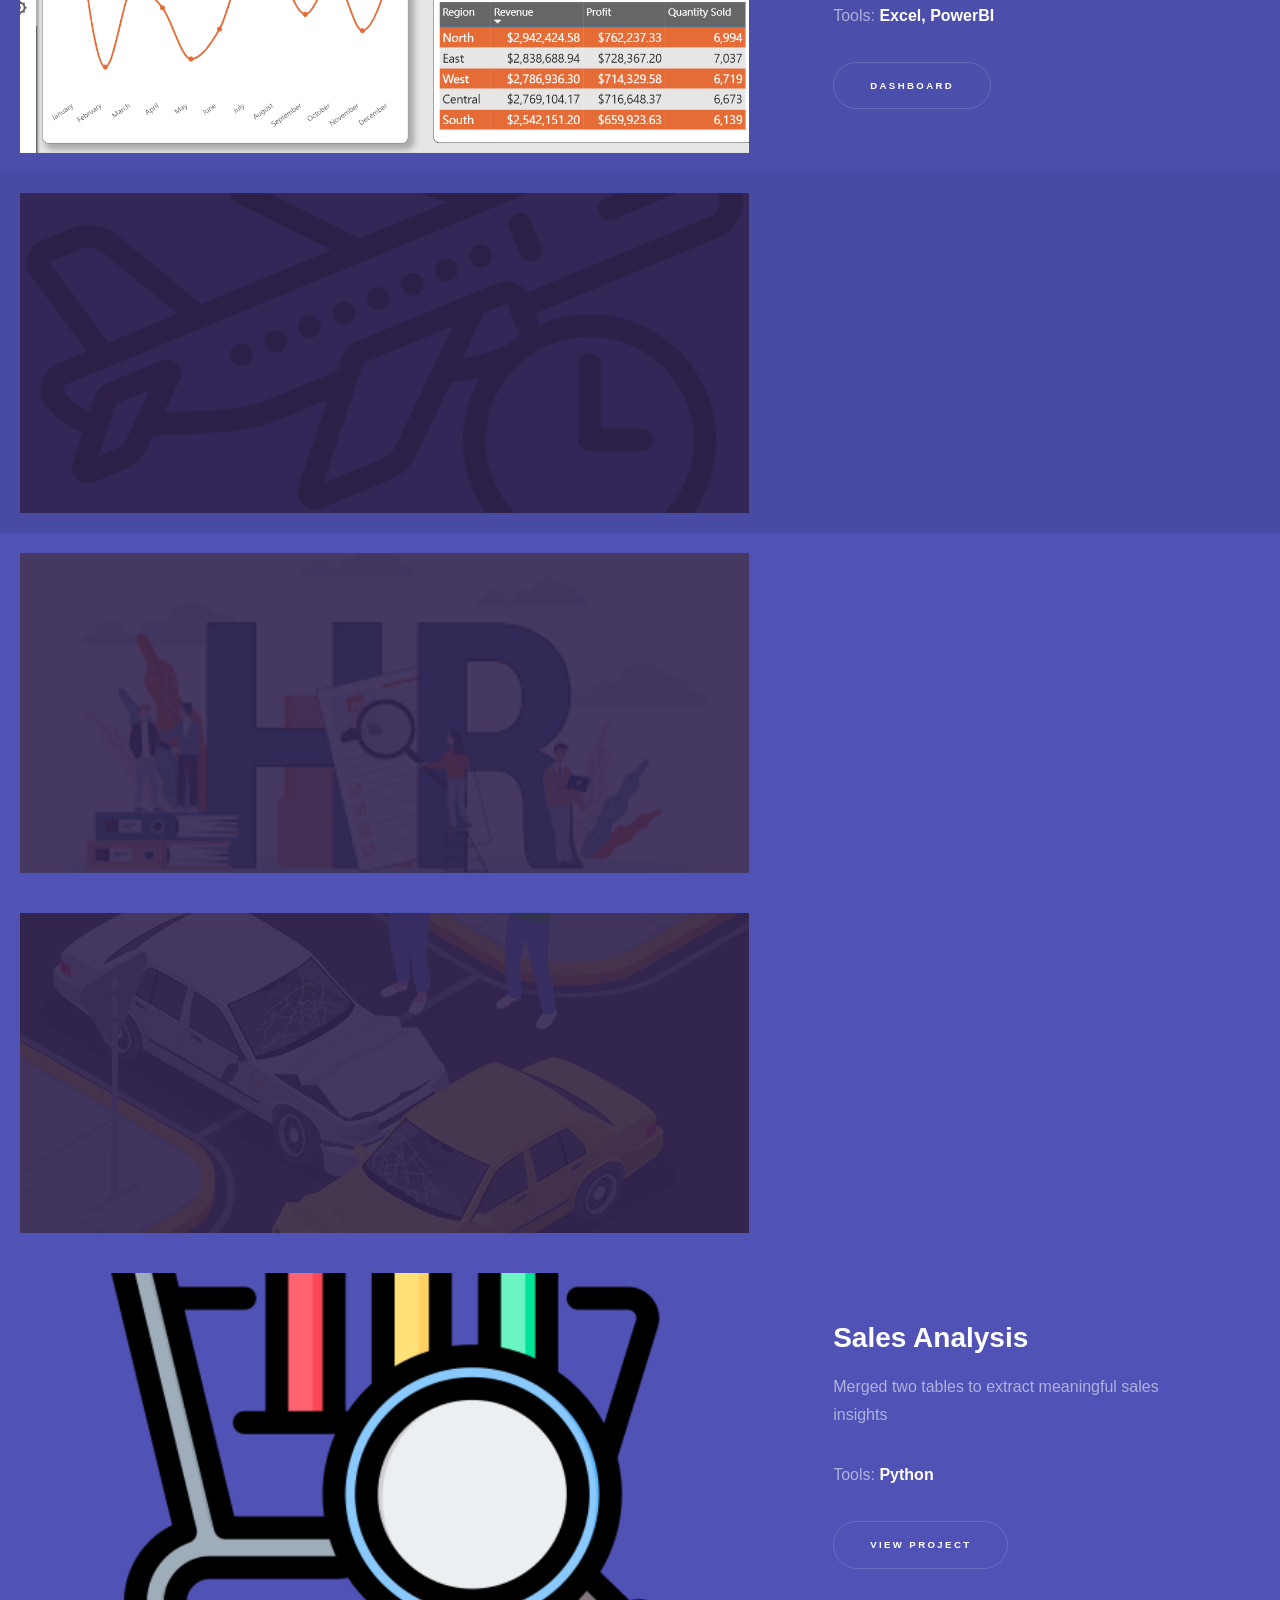
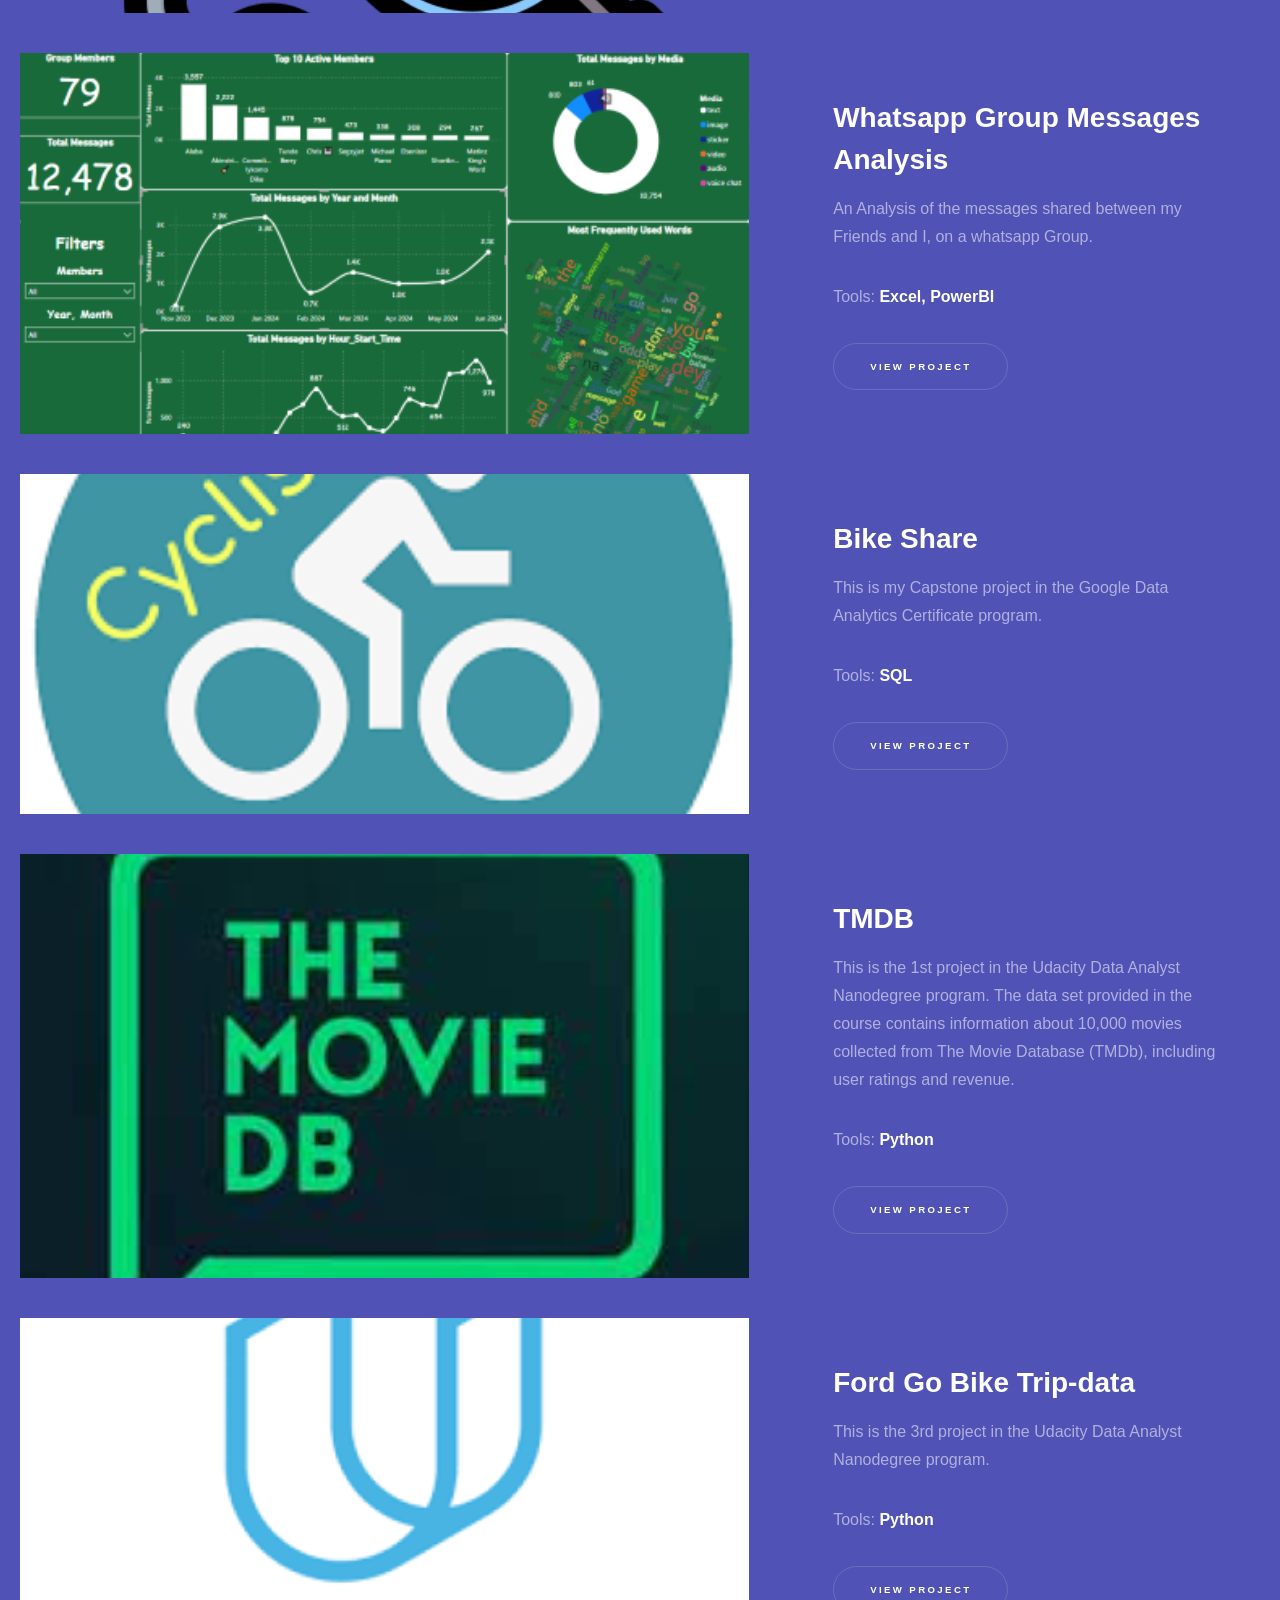
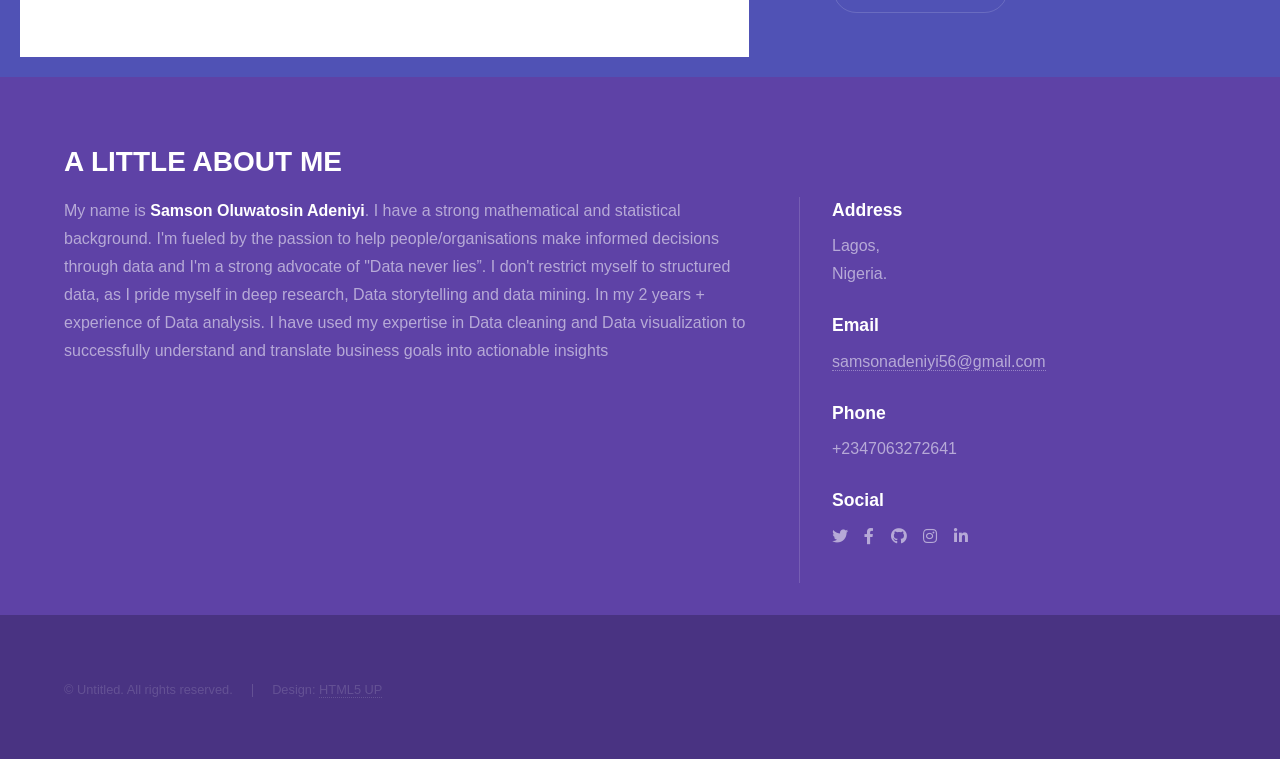
==== commit ef38ed42: "Update index.html" ====
--- a/index.html
+++ b/index.html
@@ -64,7 +64,7 @@
 							</div>
 						</section>
 						<section>
-							<a style="width: 100%;margin: 20px;" href="afcon.html" target="_blank" class="image"><img src="images/Retail_dashboard.png" alt="" data-position="center center" /></a>
+							<a style="width: 100%;margin: 20px;" href="afcon.html" target="_blank" class="image"><img src="images/retailDashboard.png" alt="" data-position="center center" /></a>
 							<div class="content">
 								<div class="inner">
 									<h2>End-to-End Sales Analytics Dashboard</h2>
@@ -342,3 +342,4 @@
 
 
 
+
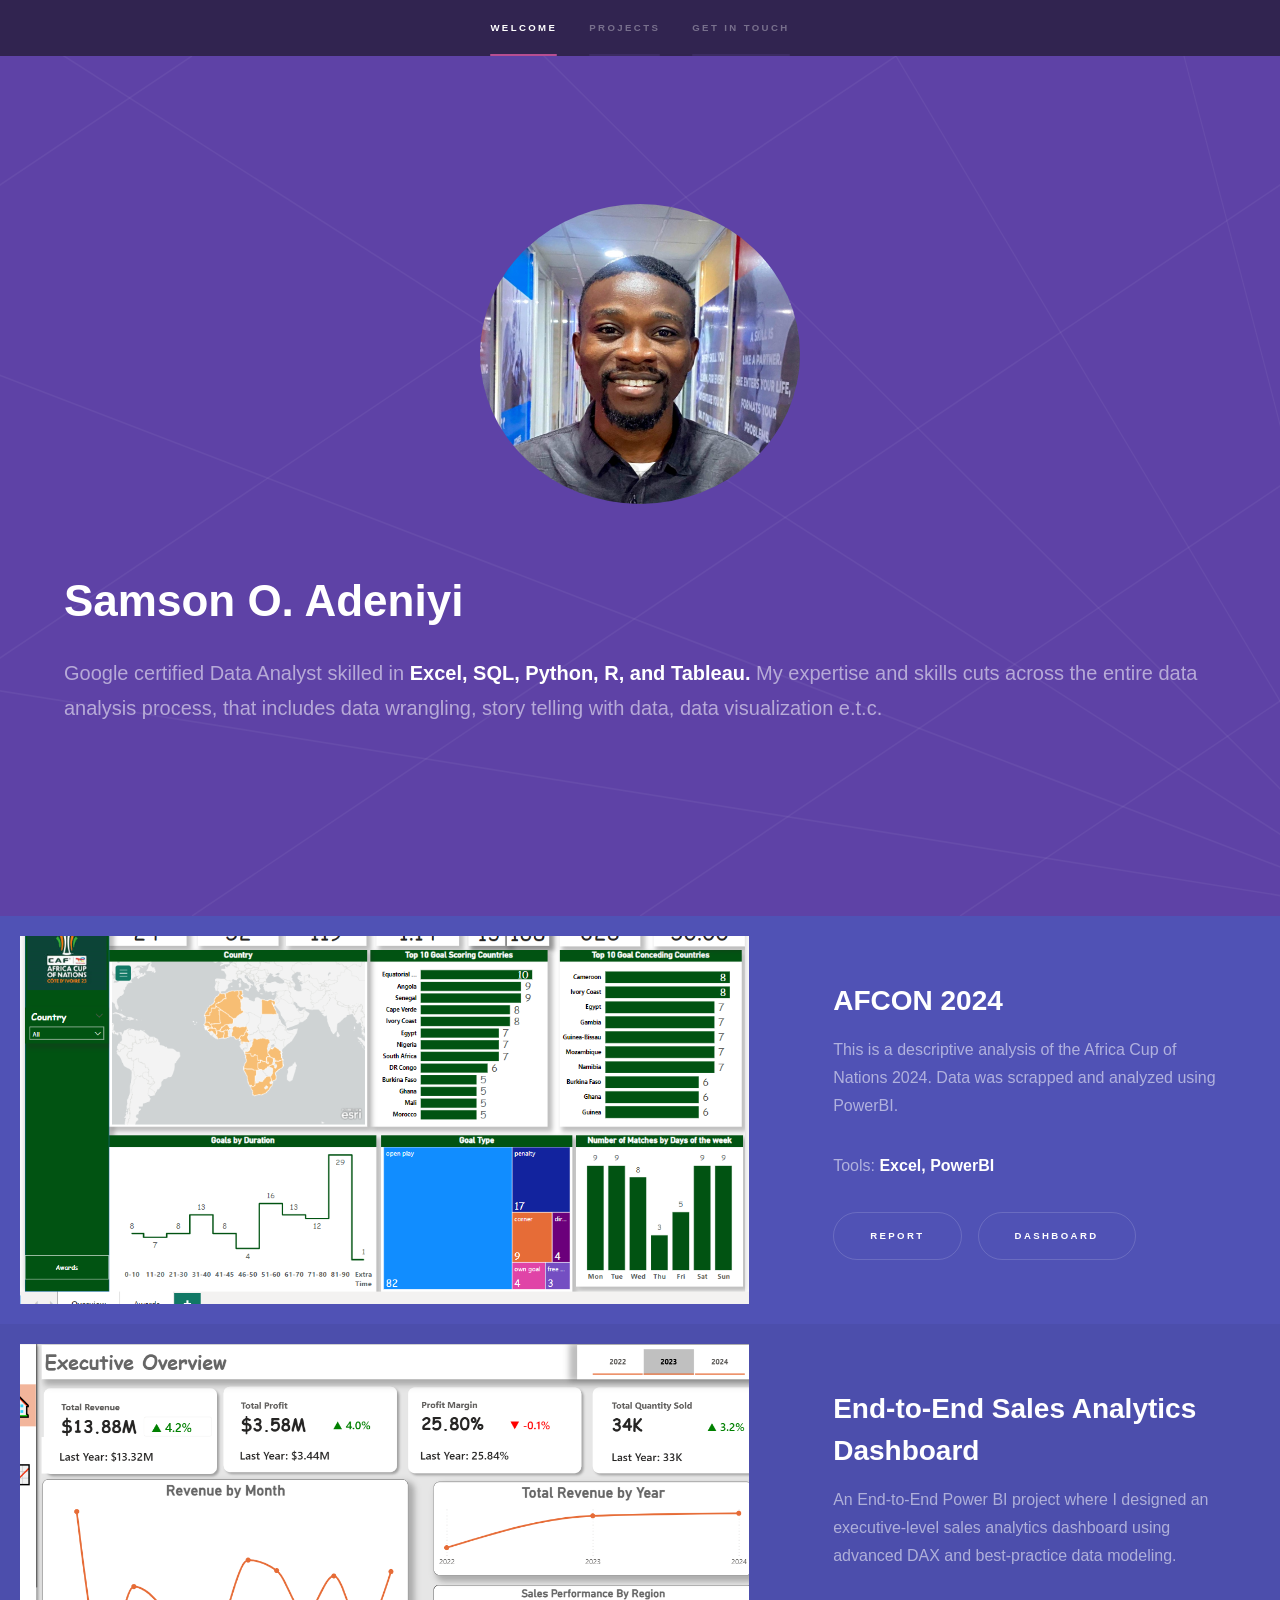
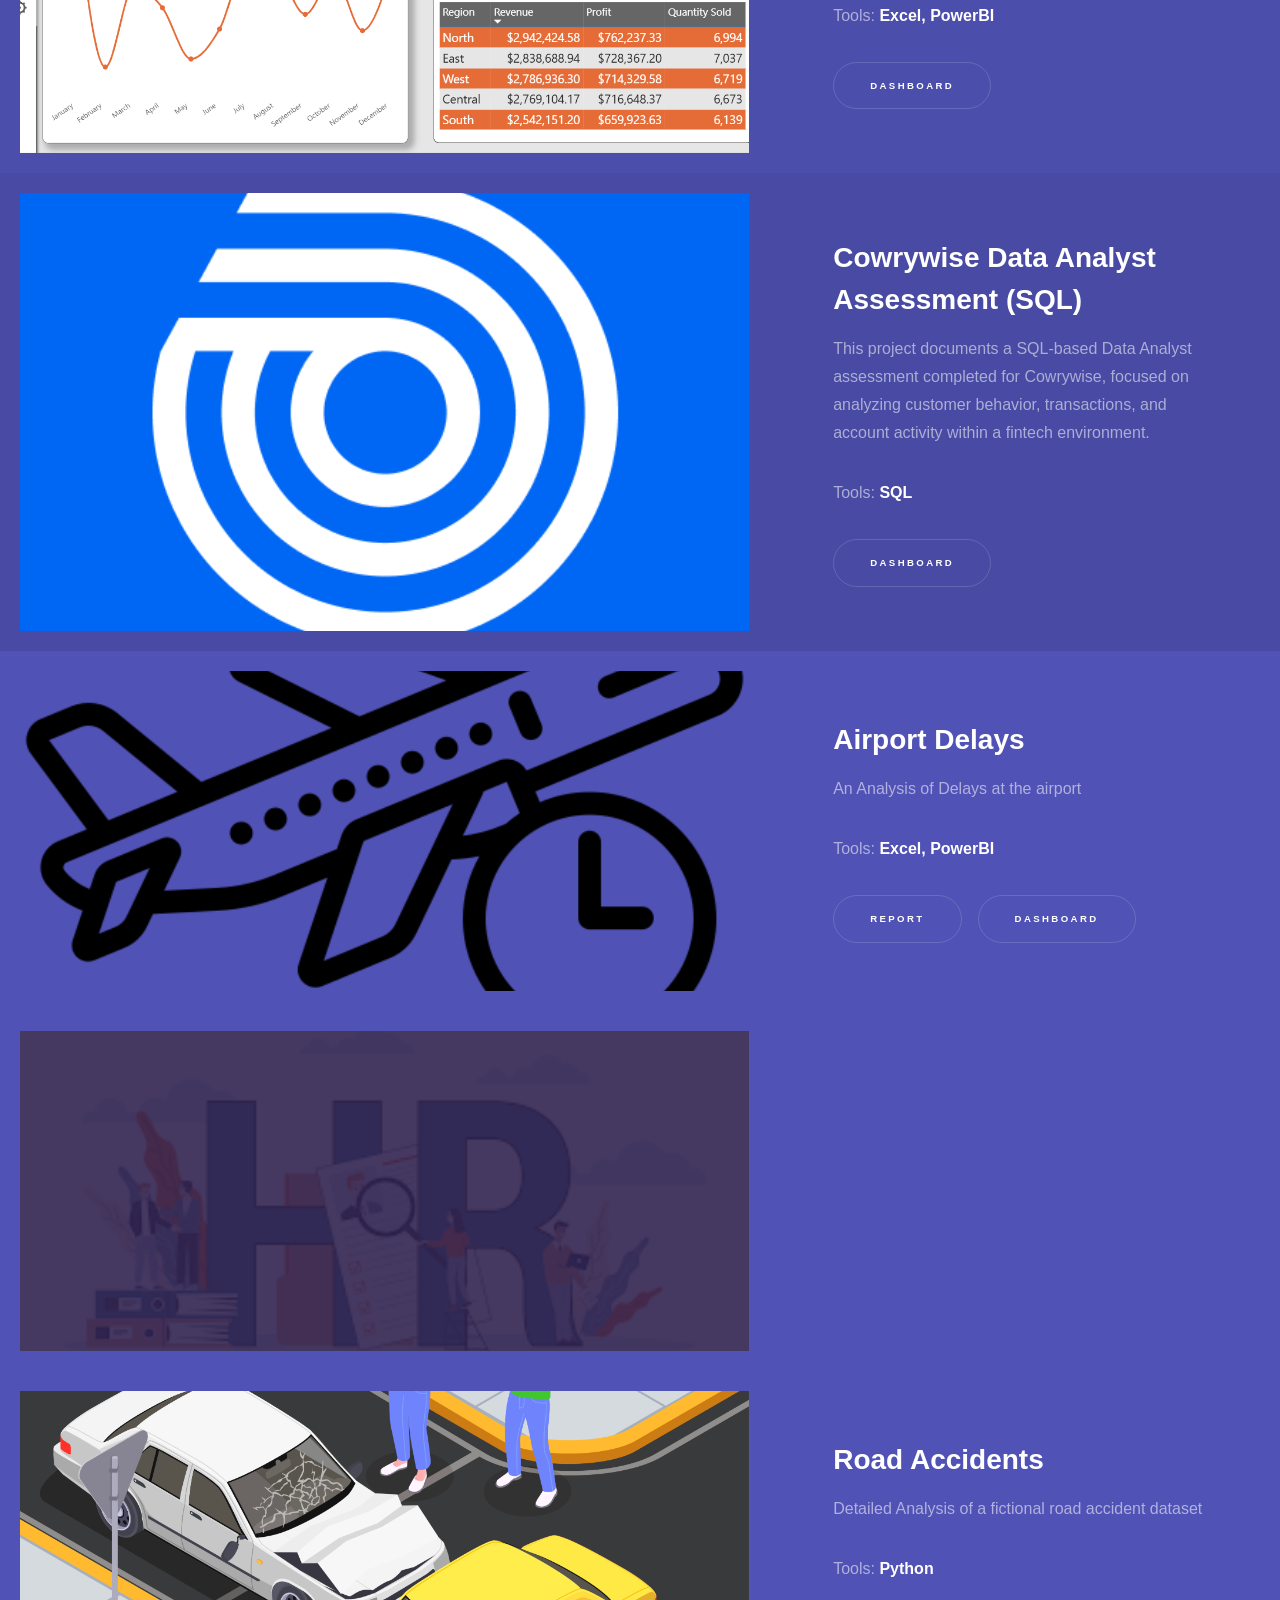
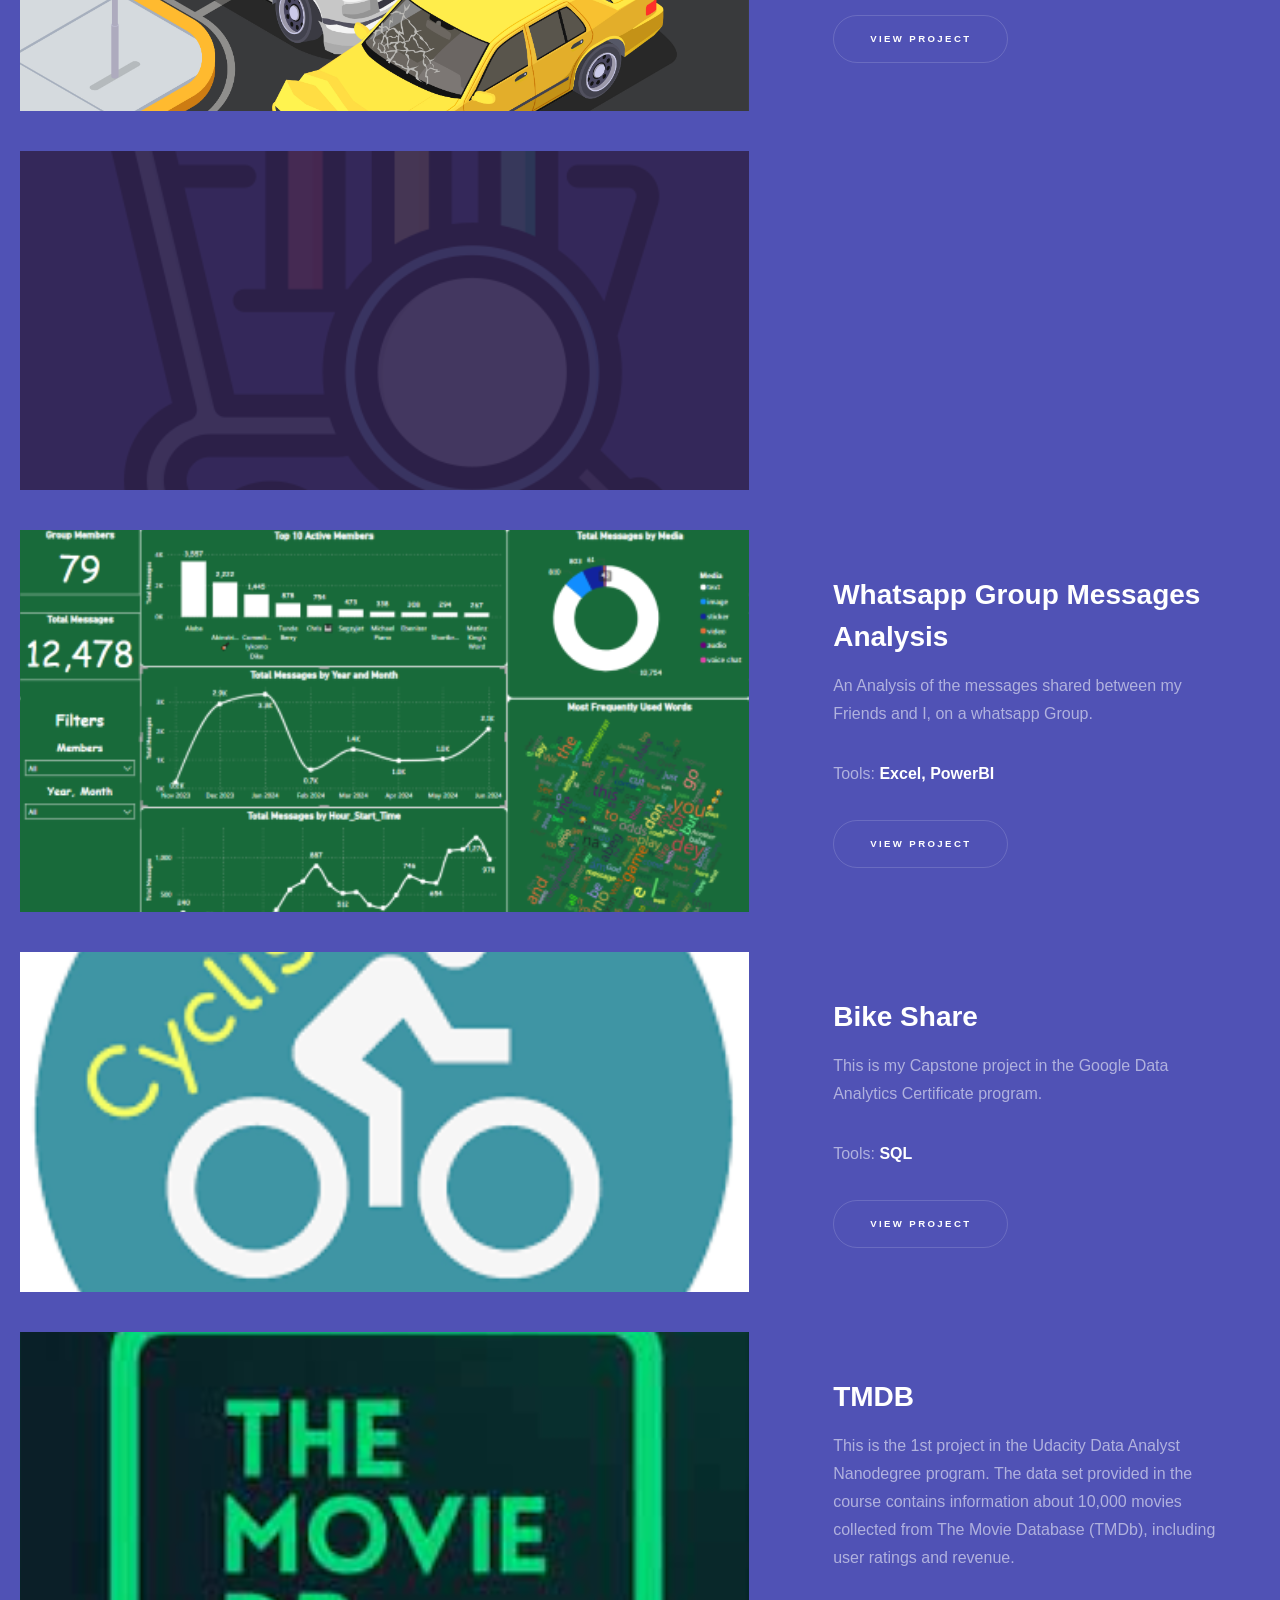
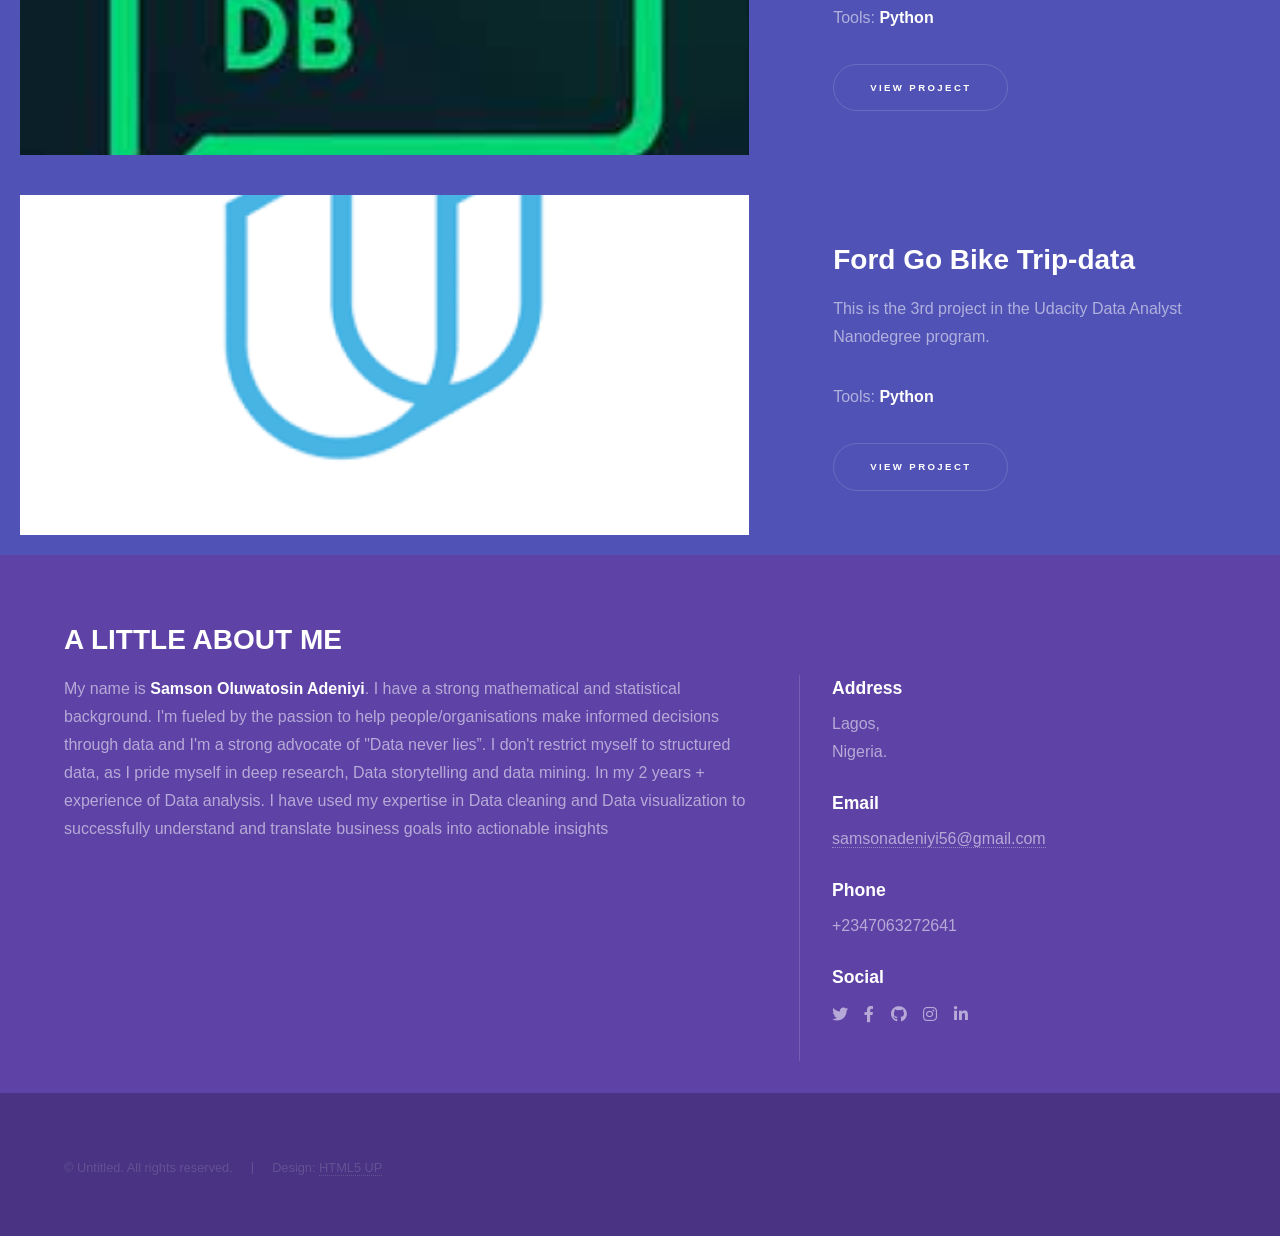
==== commit 258dfb90: "Update index.html" ====
--- a/index.html
+++ b/index.html
@@ -73,6 +73,20 @@
 									<ul class="actions">
 										<!-- <li><a href="https://drive.google.com/file/d/1GtSpGJY5zCDllae1LOivvM3zeEf27pDO/view?usp=sharing" target="_blank" class="button">Report</a></li> -->
 										<li><a href="retail_powerbi.html" target="_blank" class="button">Dashboard</a></li>
+									</ul>
+								</div>
+							</div>
+						</section>
+						<section>
+							<a style="width: 100%;margin: 20px;" href="afcon.html" target="_blank" class="image"><img src="images/cowrywise.png" alt="" data-position="center center" /></a>
+							<div class="content">
+								<div class="inner">
+									<h2>Cowrywise Data Analyst Assessment (SQL)</h2>
+									<p>This project documents a SQL-based Data Analyst assessment completed for Cowrywise, focused on analyzing customer behavior, transactions, and account activity within a fintech environment.</p>
+									<p>Tools: <strong>SQL</strong></p>
+									<ul class="actions">
+										<!-- <li><a href="https://drive.google.com/file/d/1GtSpGJY5zCDllae1LOivvM3zeEf27pDO/view?usp=sharing" target="_blank" class="button">Report</a></li> -->
+										<li><a href="#" target="_blank" class="button">Dashboard</a></li>
 									</ul>
 								</div>
 							</div>
@@ -343,3 +357,4 @@
 
 
 
+
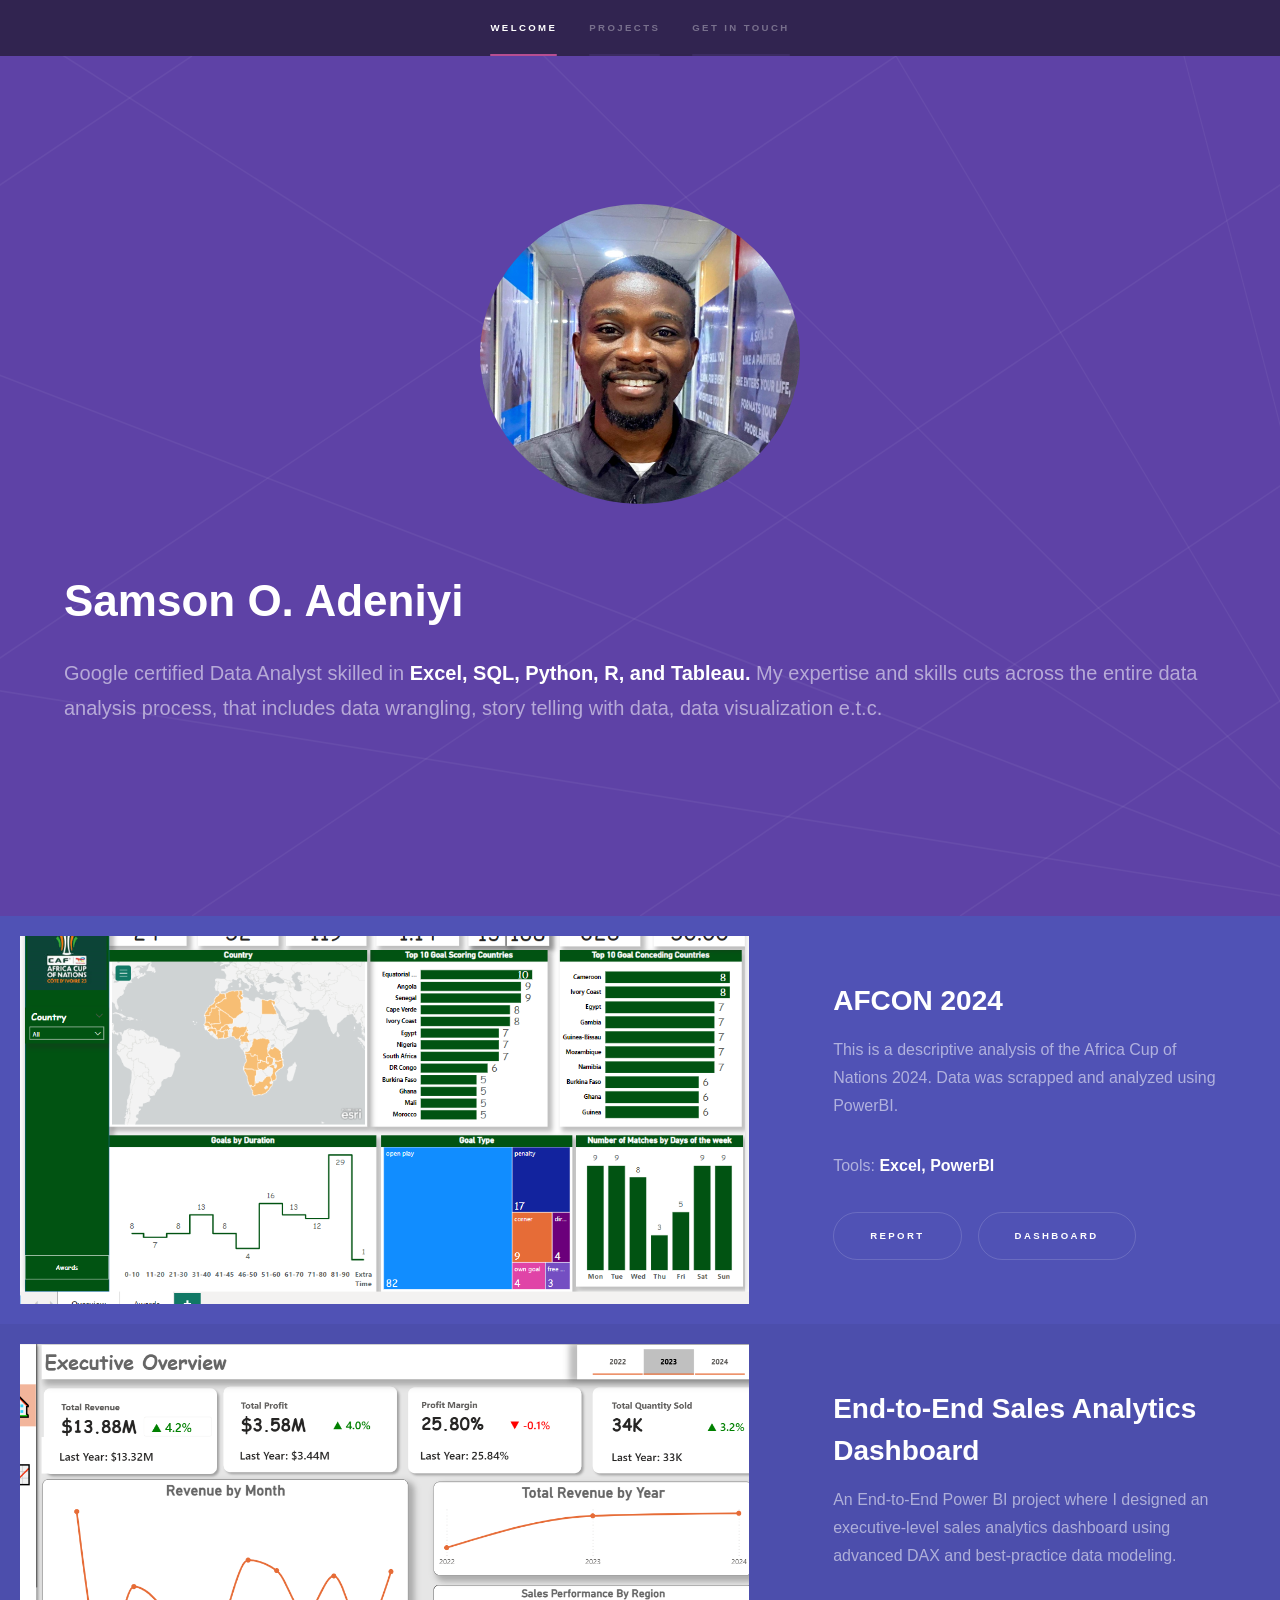
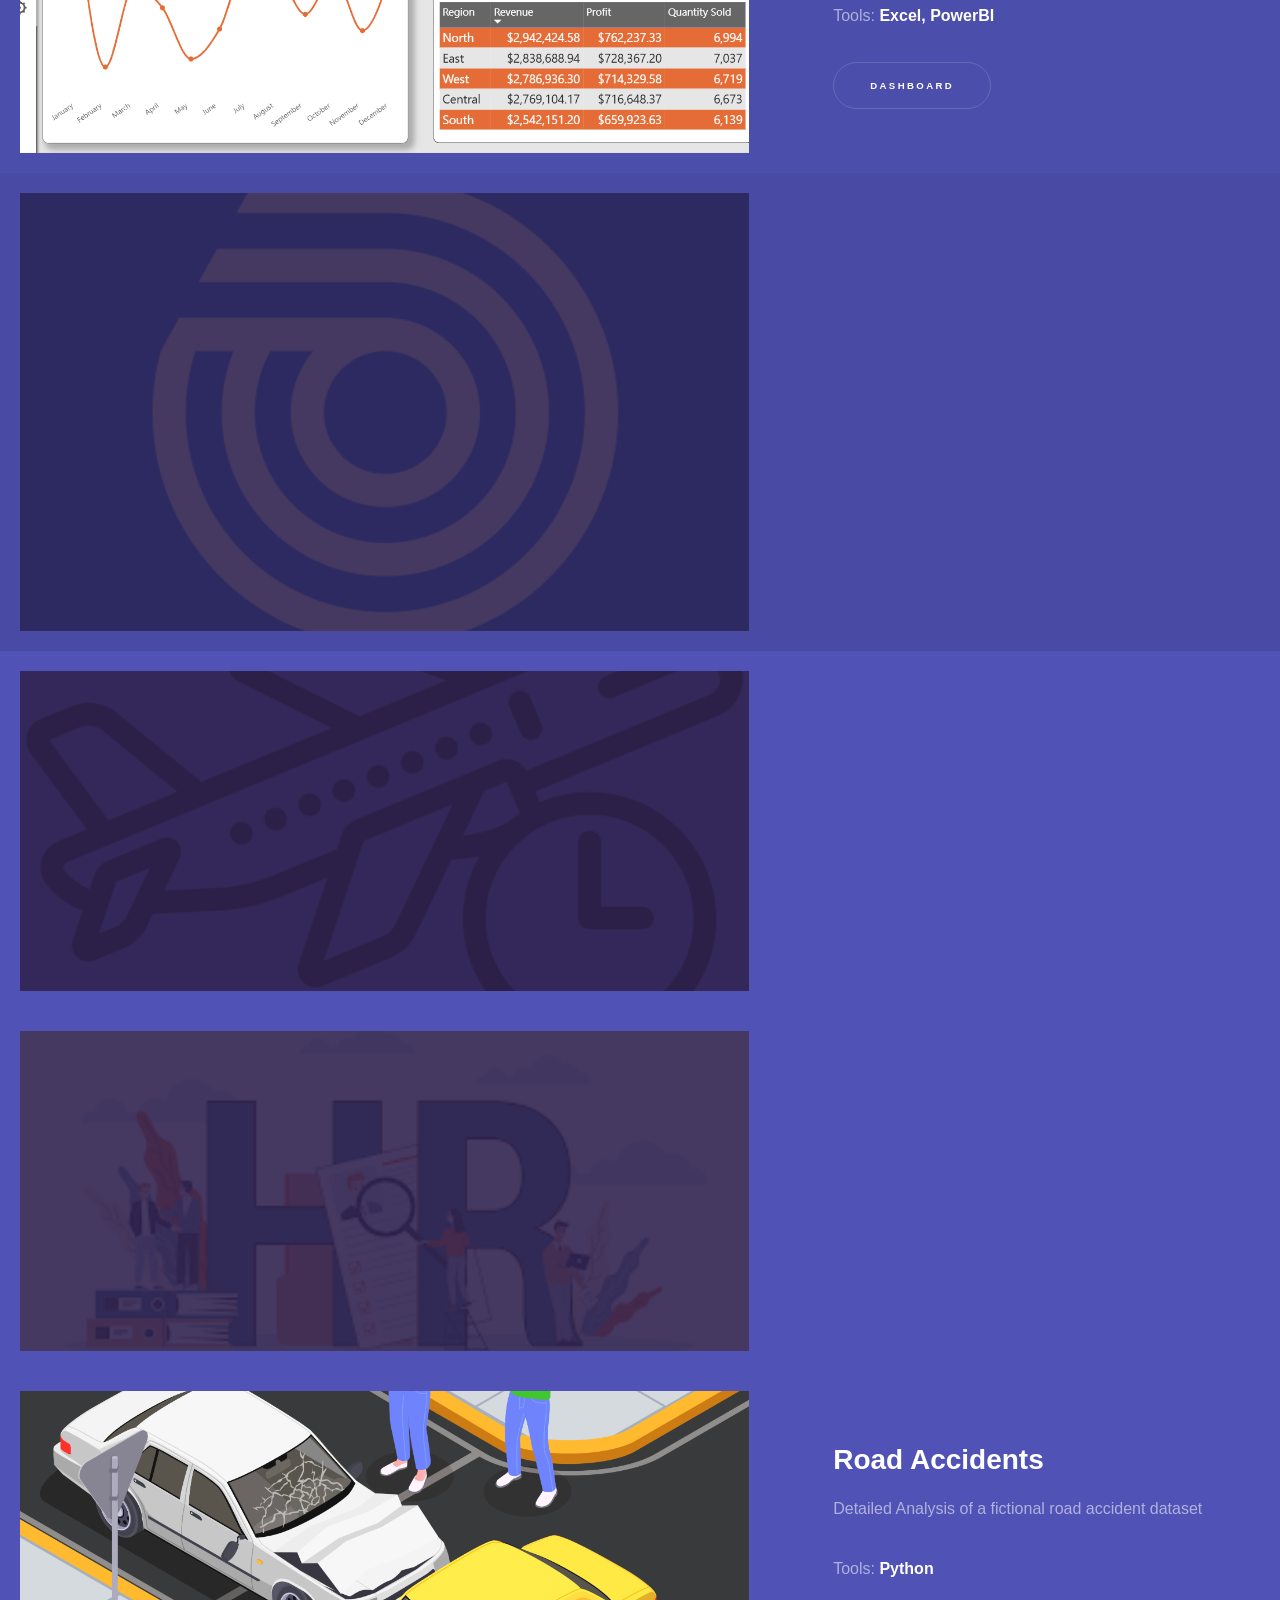
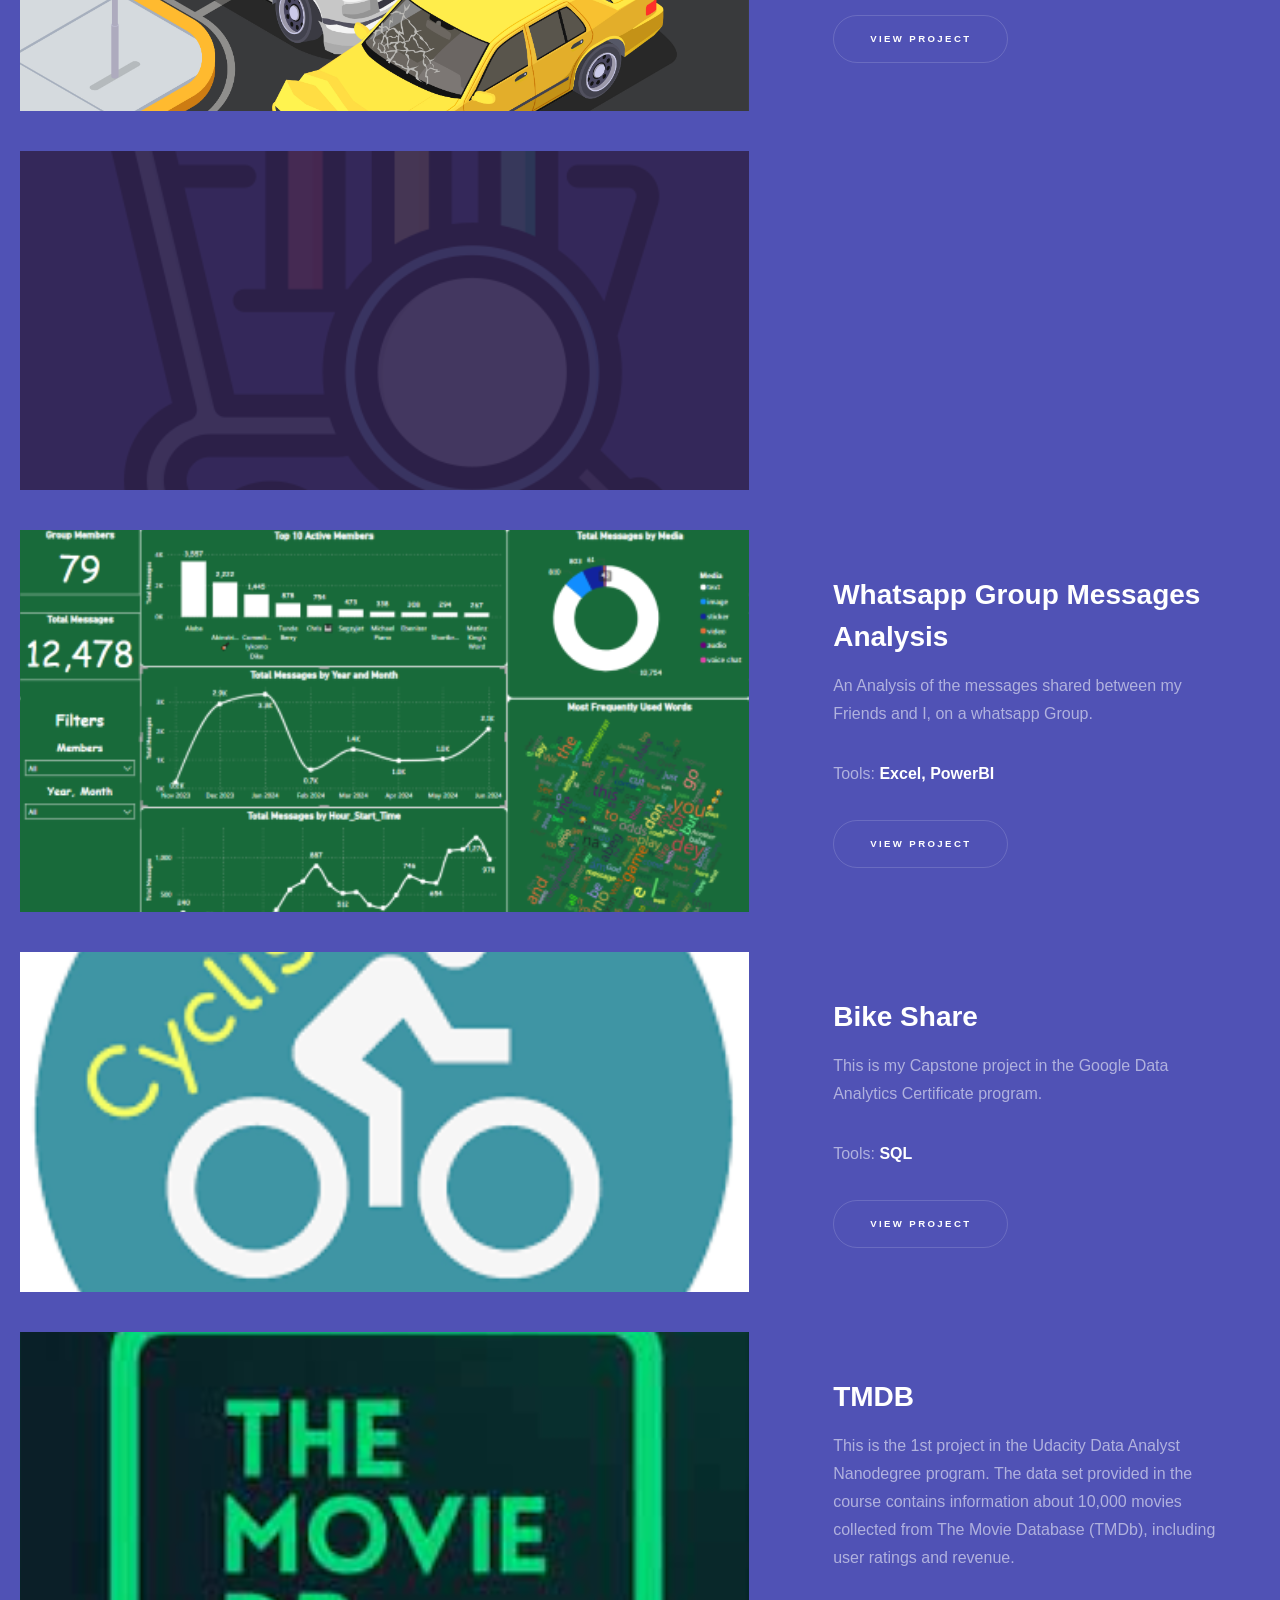
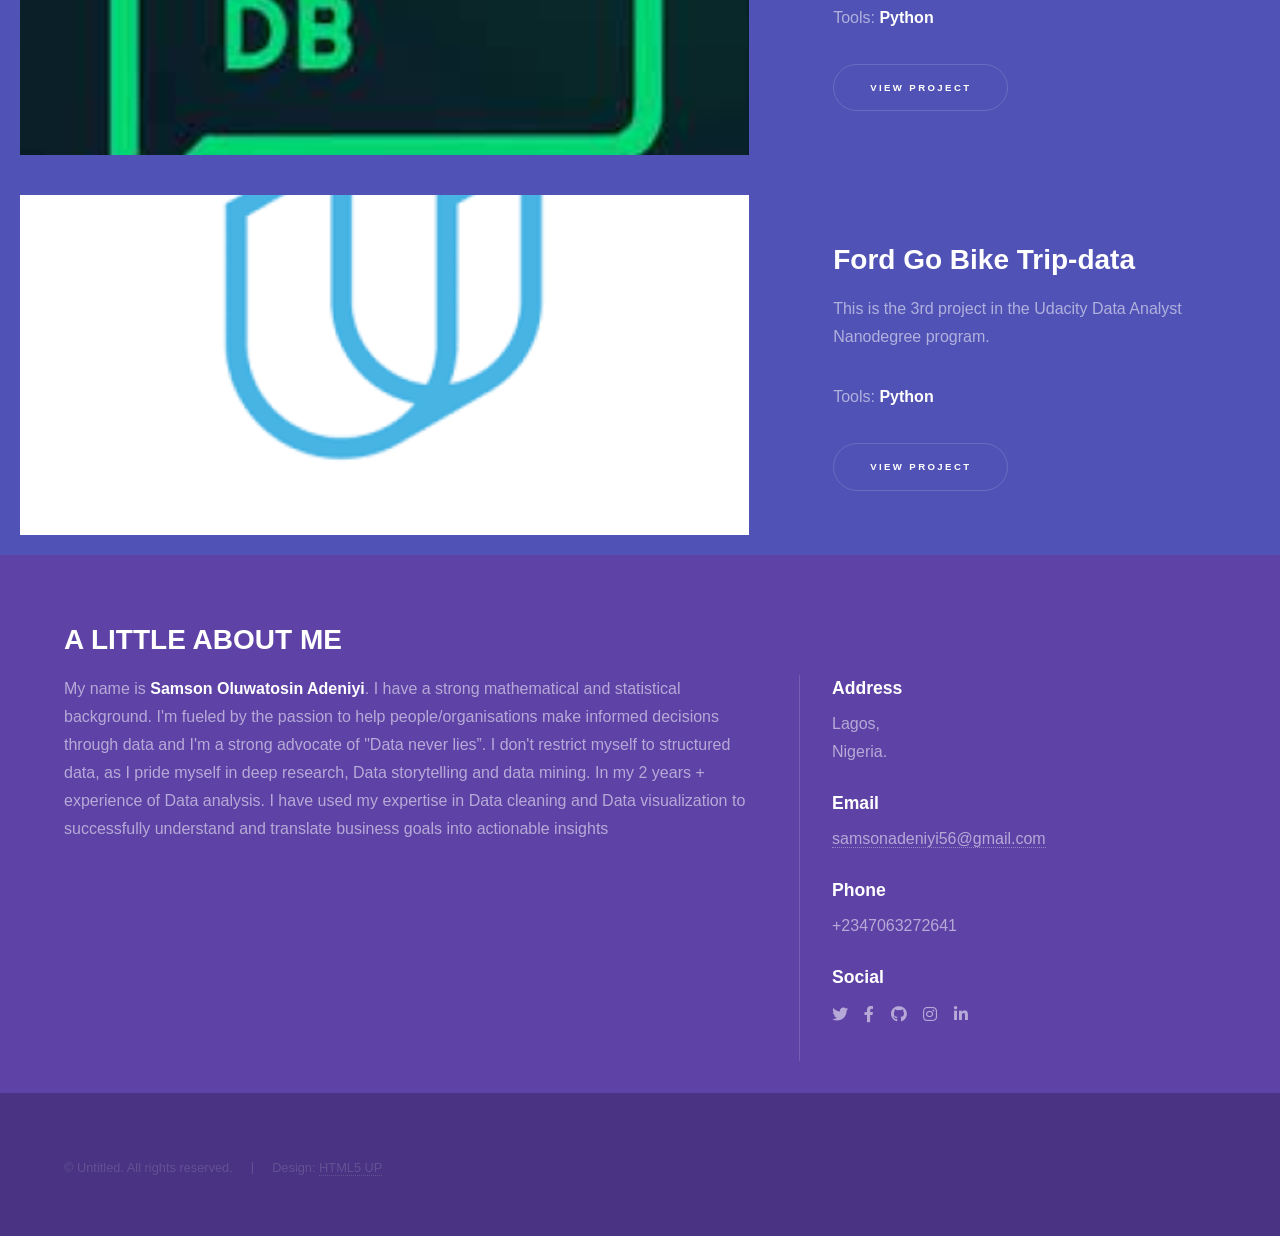
==== commit fb1a83fe: "Update index.html" ====
--- a/index.html
+++ b/index.html
@@ -78,7 +78,7 @@
 							</div>
 						</section>
 						<section>
-							<a style="width: 100%;margin: 20px;" href="afcon.html" target="_blank" class="image"><img src="images/cowrywise.png" alt="" data-position="center center" /></a>
+							<a style="width: 100%;margin: 20px;" href="https://github.com/OluwaSamz/DataAnalytics-Assessment" target="_blank" class="image"><img src="images/cowrywise.png" alt="" data-position="center center" /></a>
 							<div class="content">
 								<div class="inner">
 									<h2>Cowrywise Data Analyst Assessment (SQL)</h2>
@@ -86,7 +86,7 @@
 									<p>Tools: <strong>SQL</strong></p>
 									<ul class="actions">
 										<!-- <li><a href="https://drive.google.com/file/d/1GtSpGJY5zCDllae1LOivvM3zeEf27pDO/view?usp=sharing" target="_blank" class="button">Report</a></li> -->
-										<li><a href="#" target="_blank" class="button">Dashboard</a></li>
+										<li><a href="https://github.com/OluwaSamz/DataAnalytics-Assessment" target="_blank" class="button">View Project</a></li>
 									</ul>
 								</div>
 							</div>
@@ -358,3 +358,4 @@
 
 
 
+
